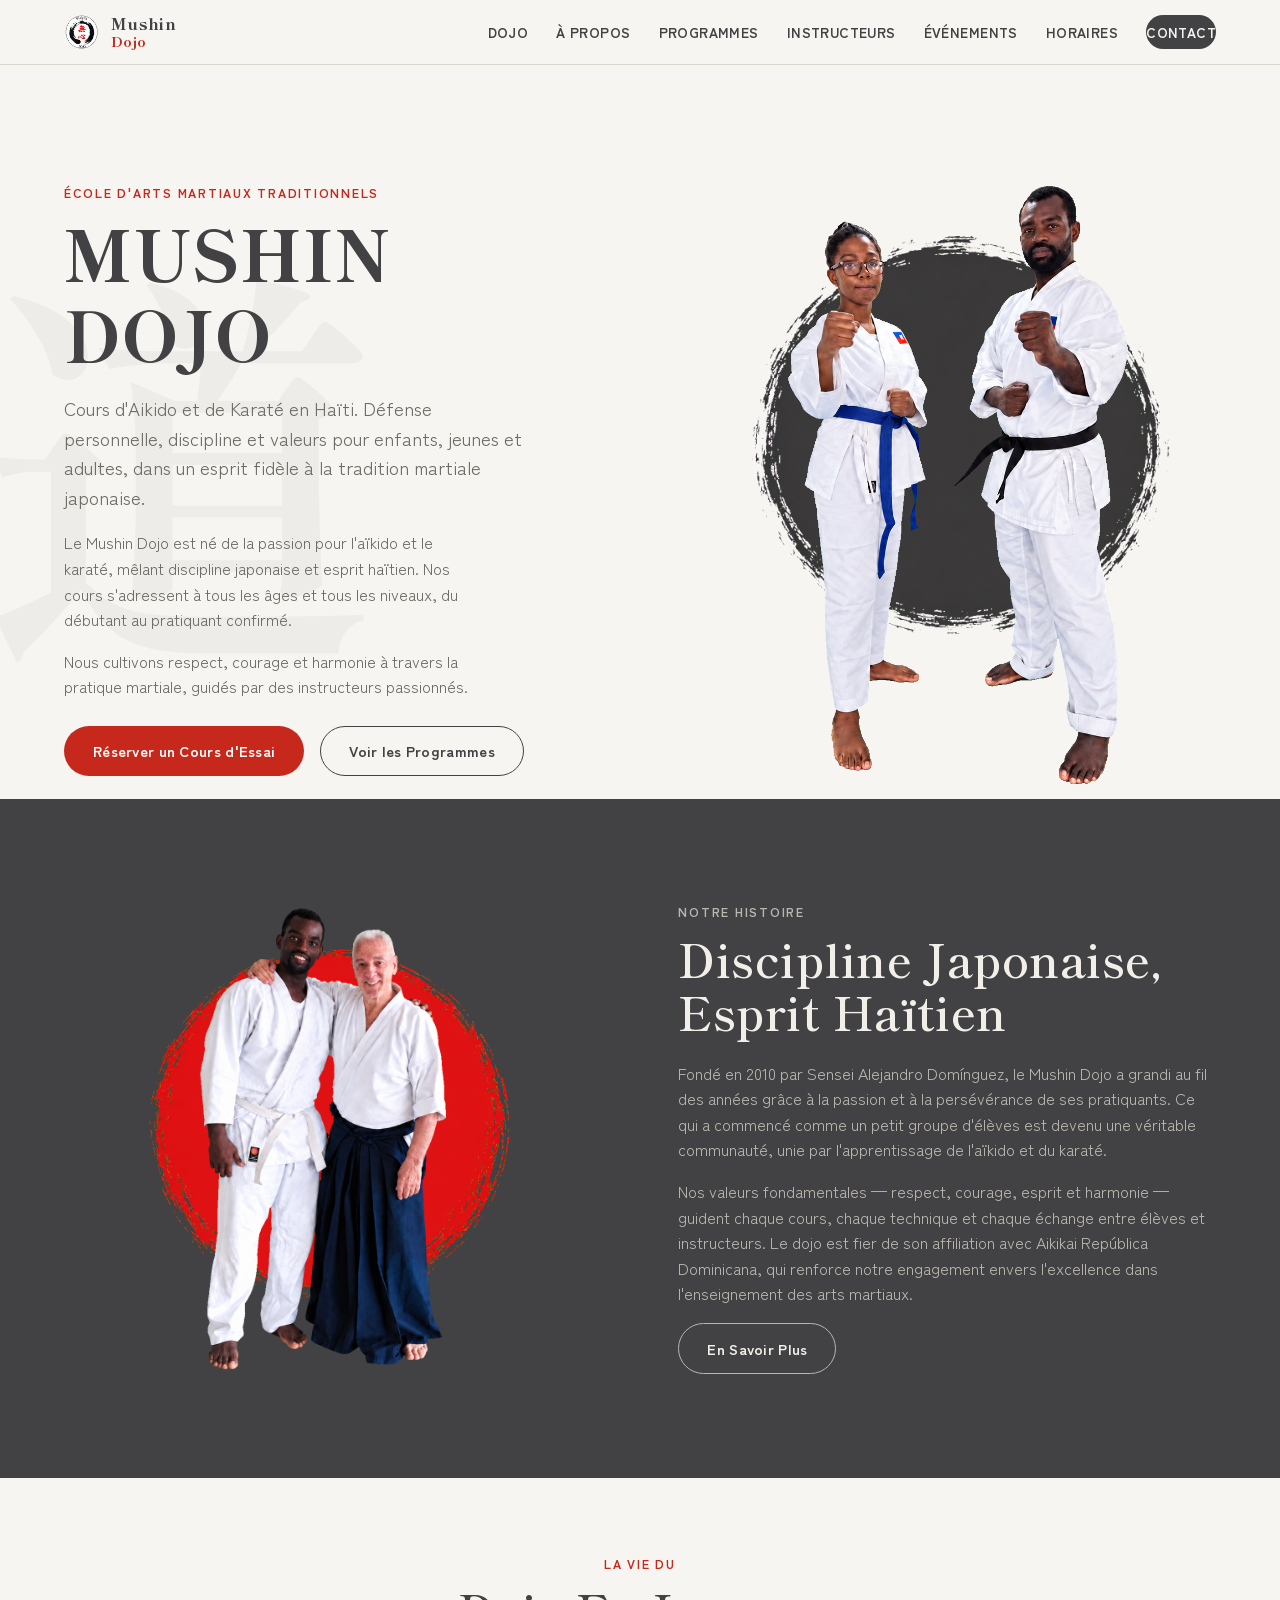
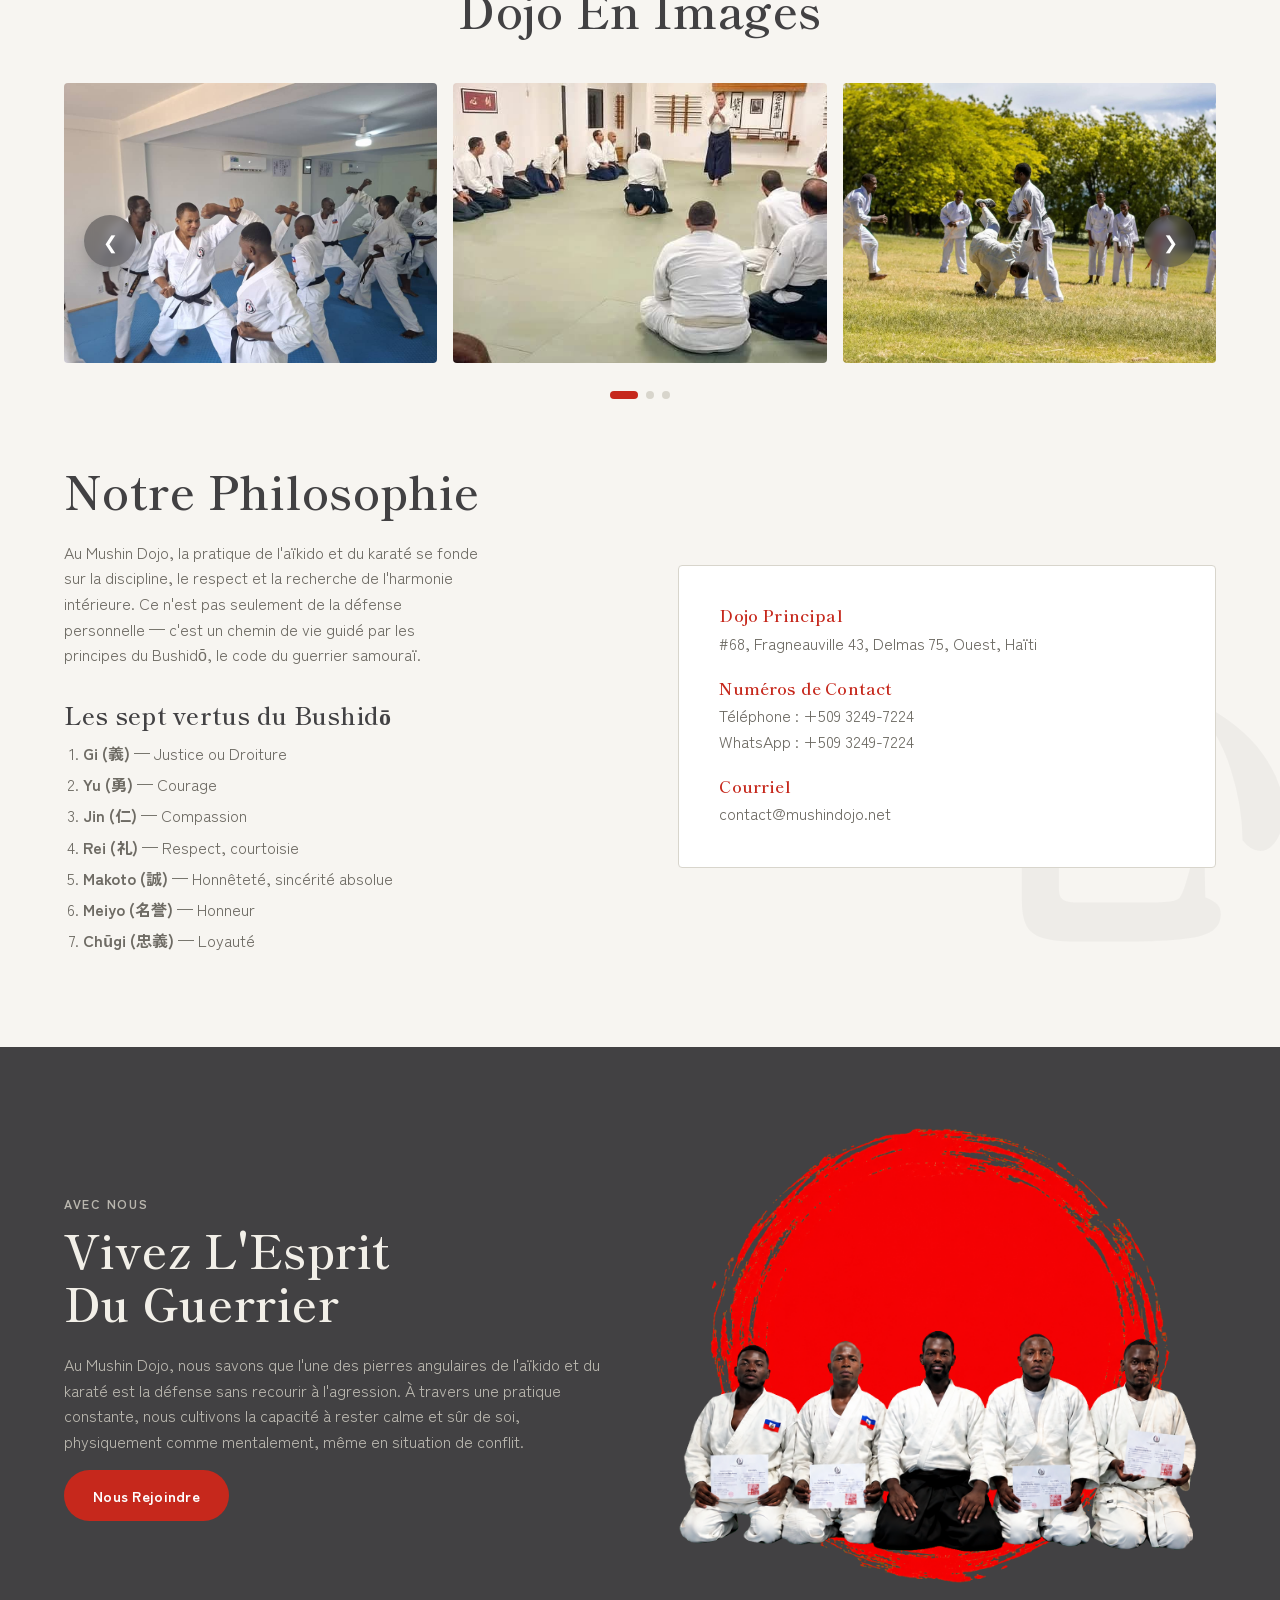
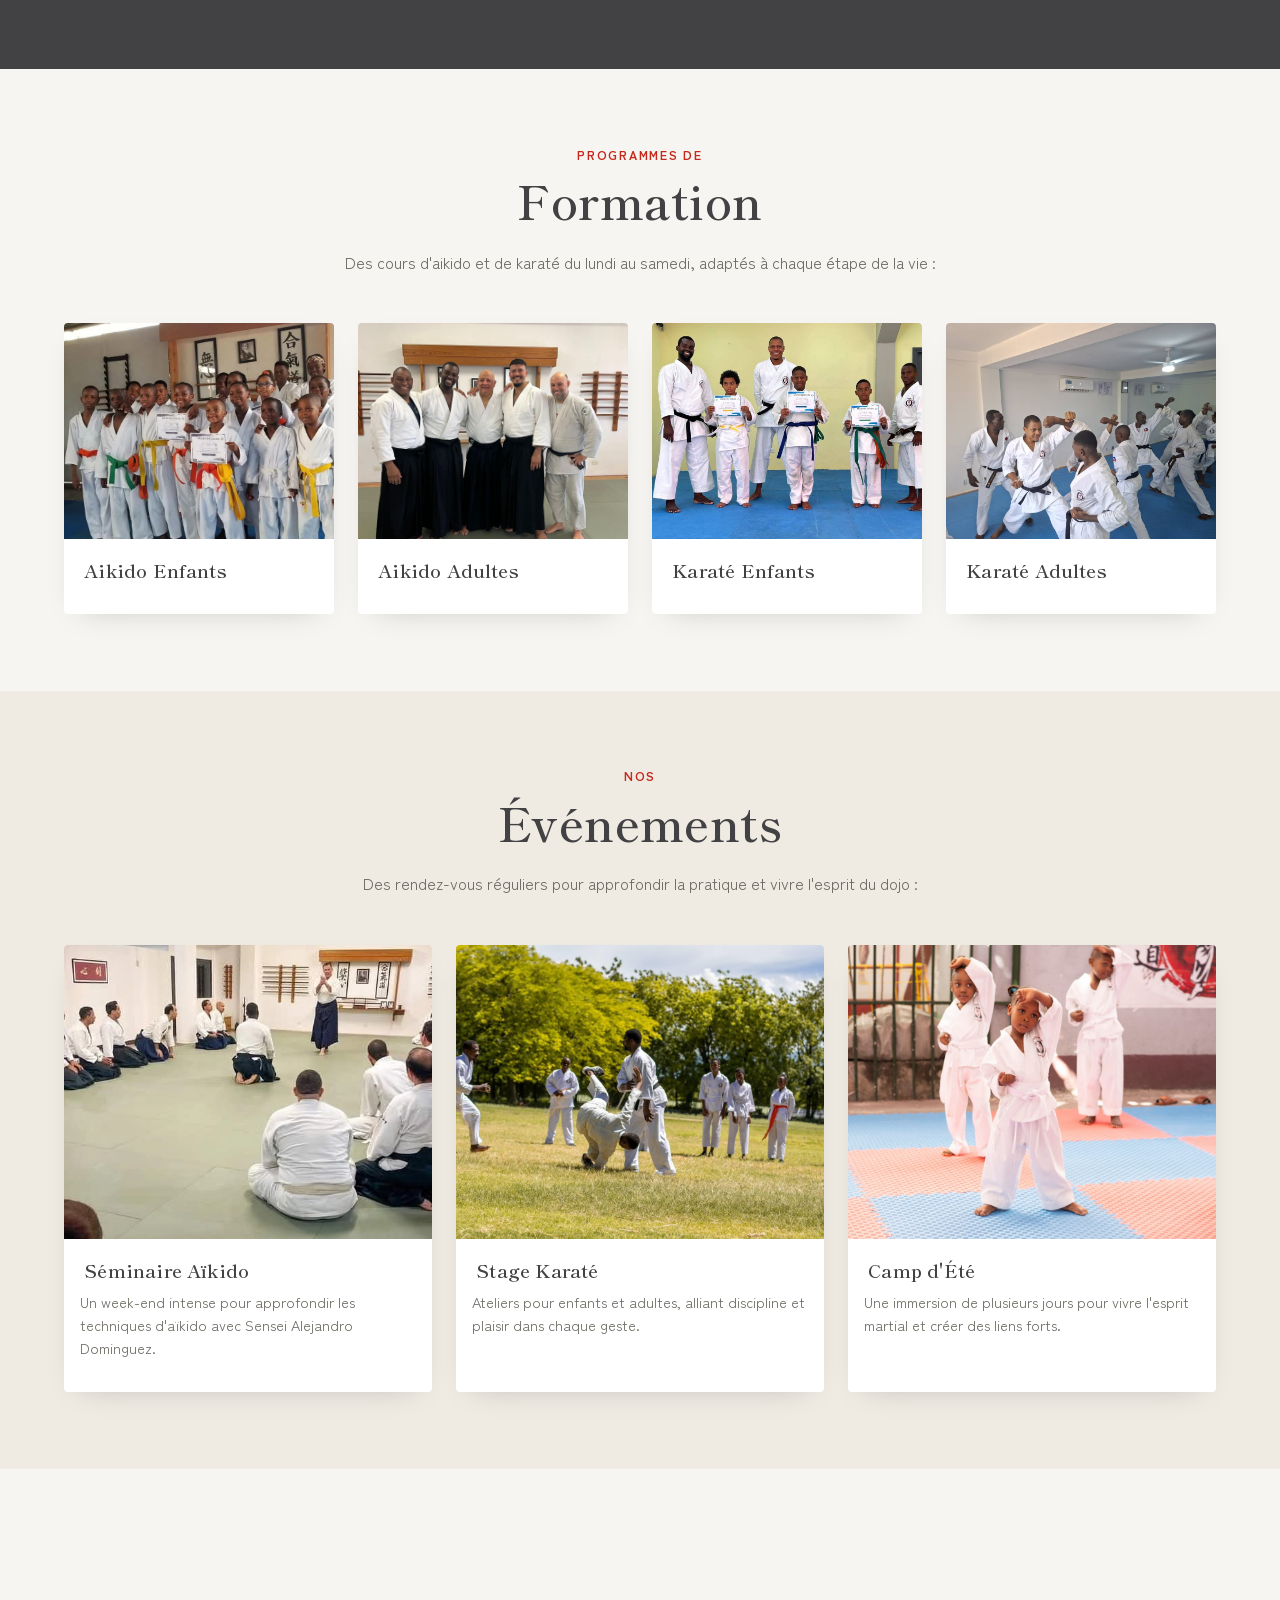
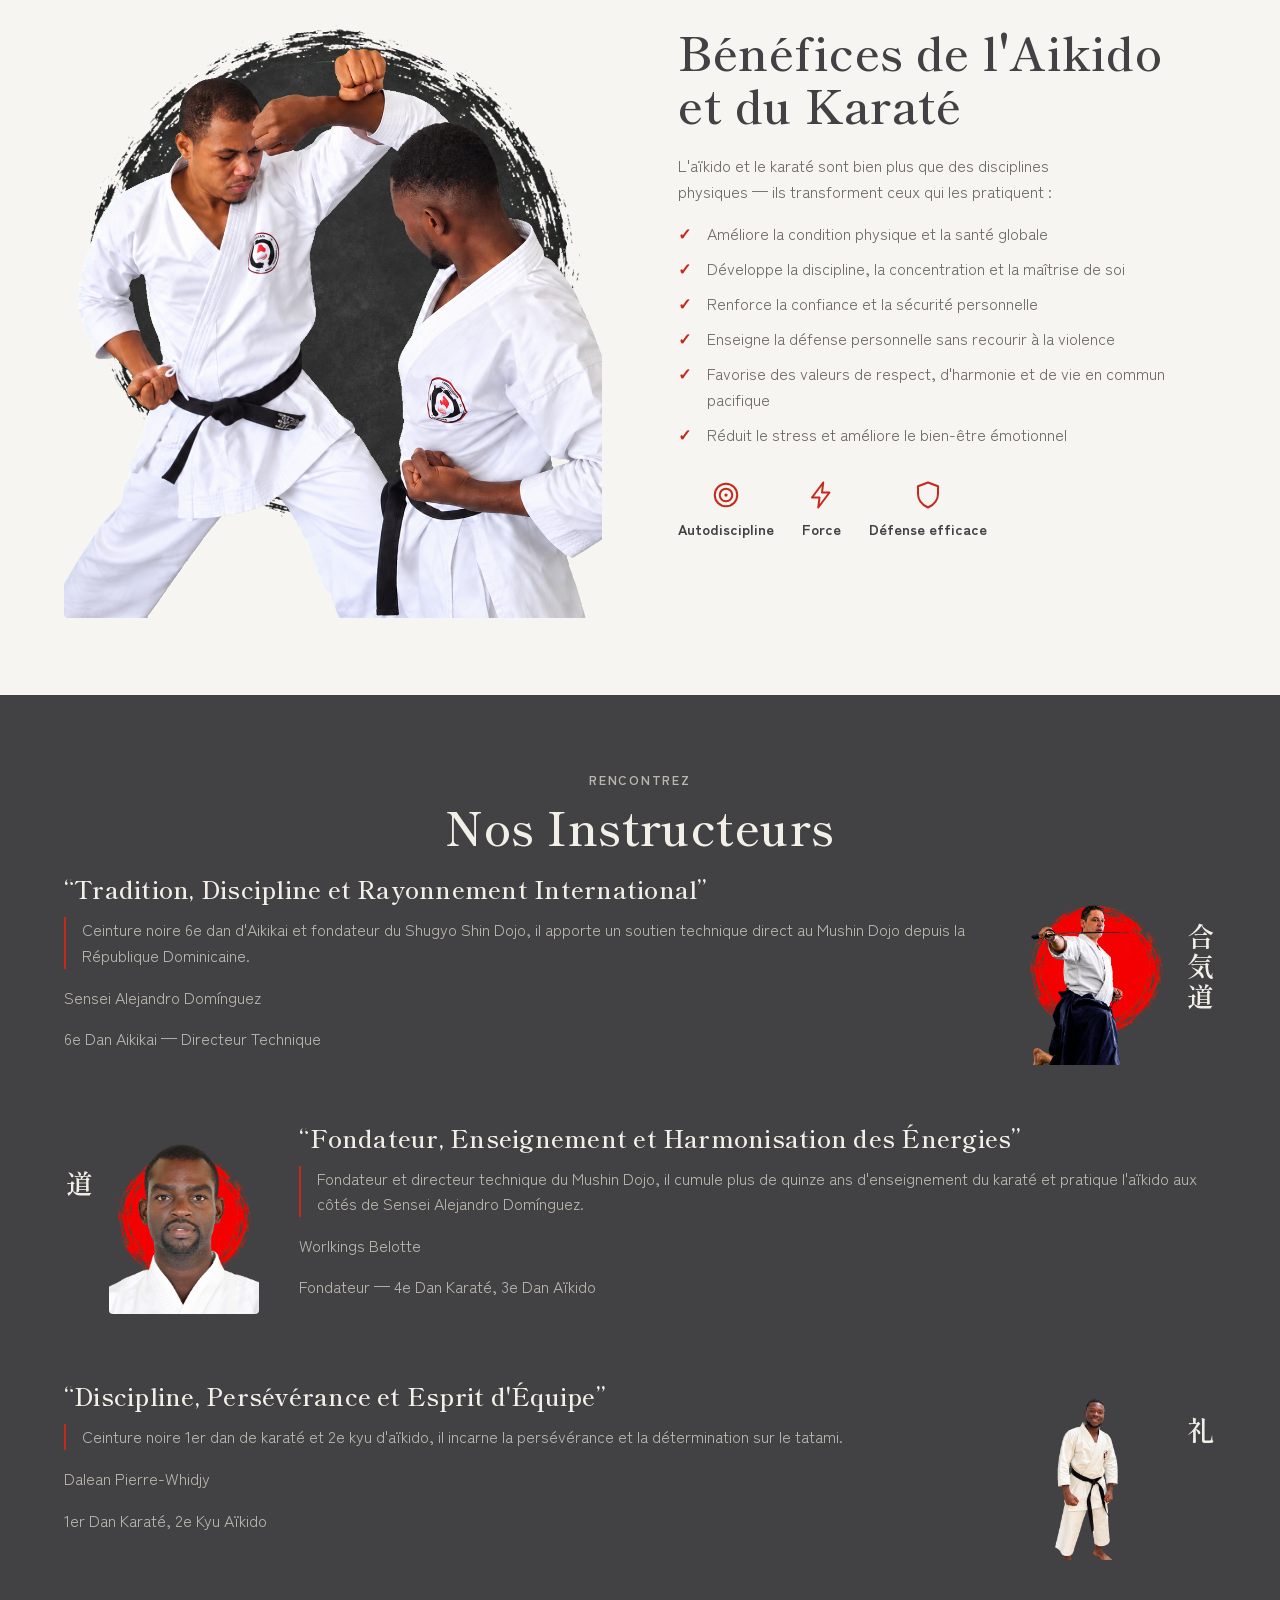
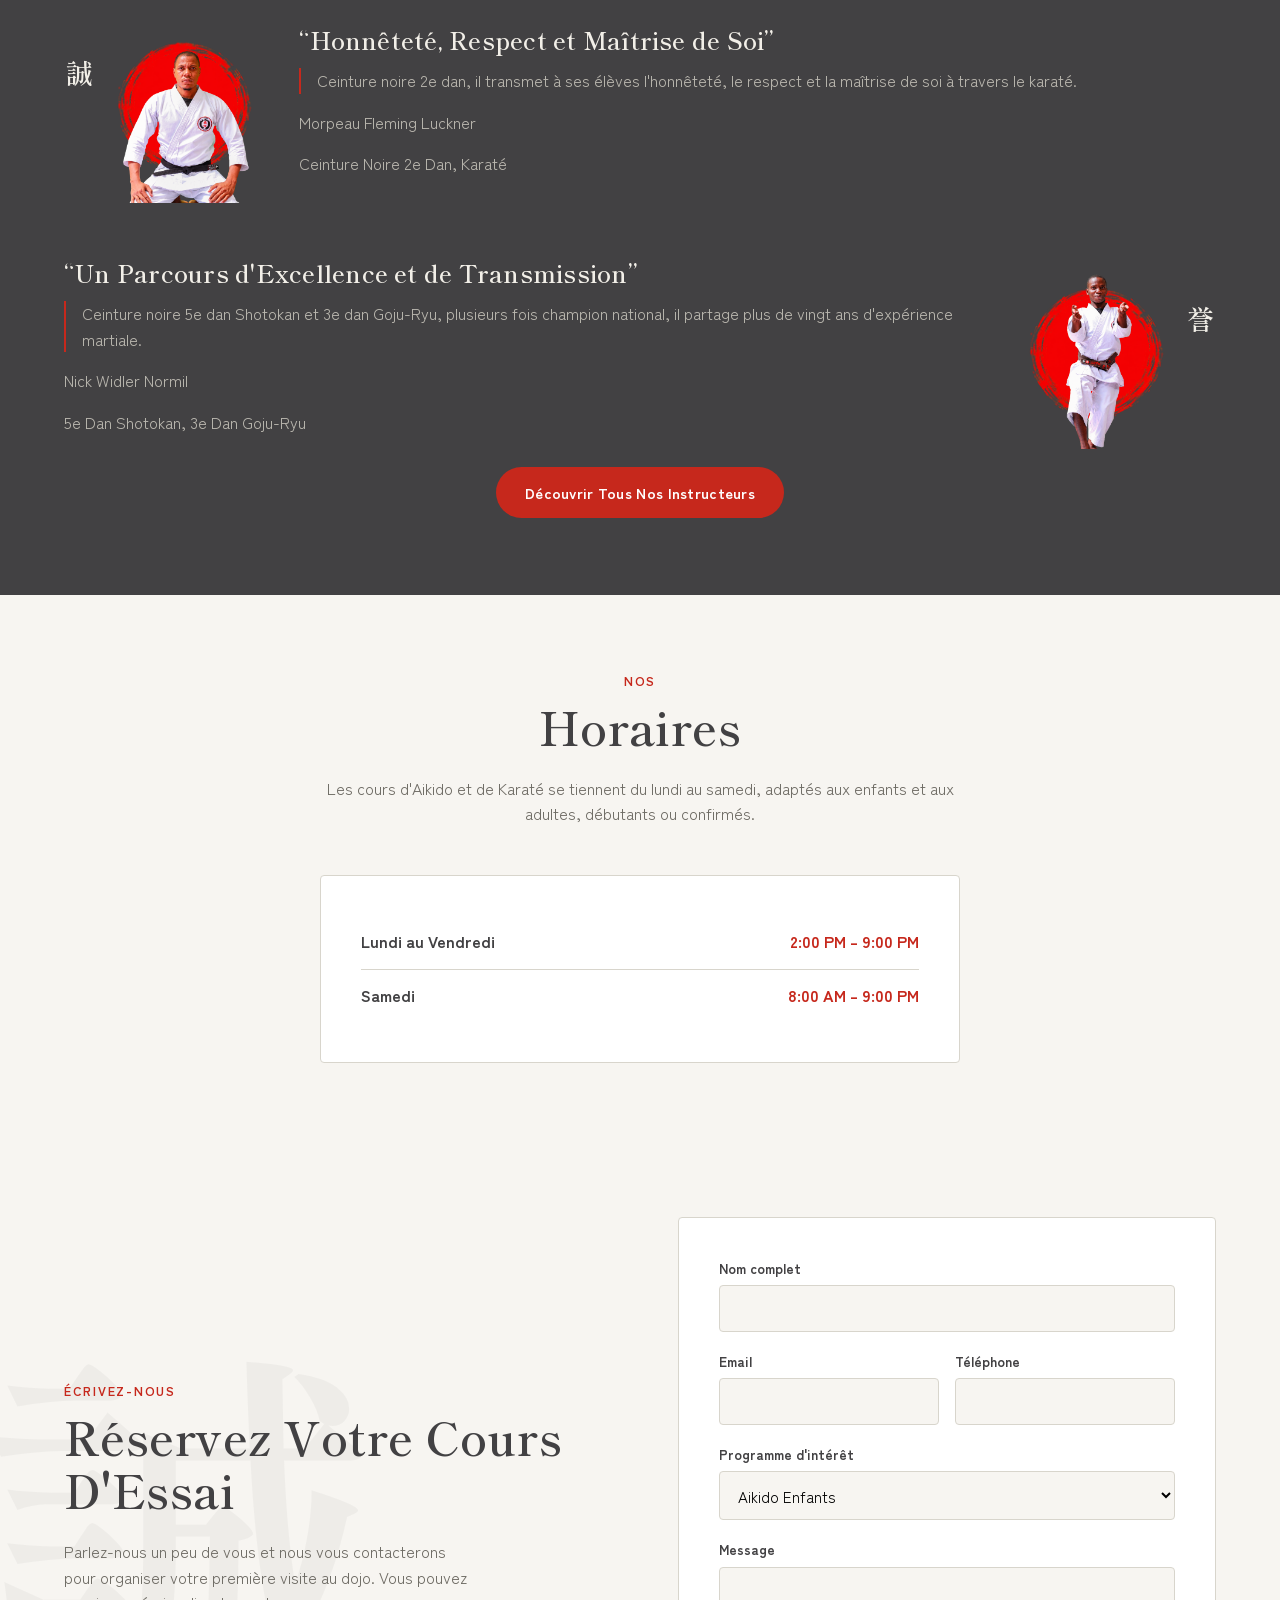
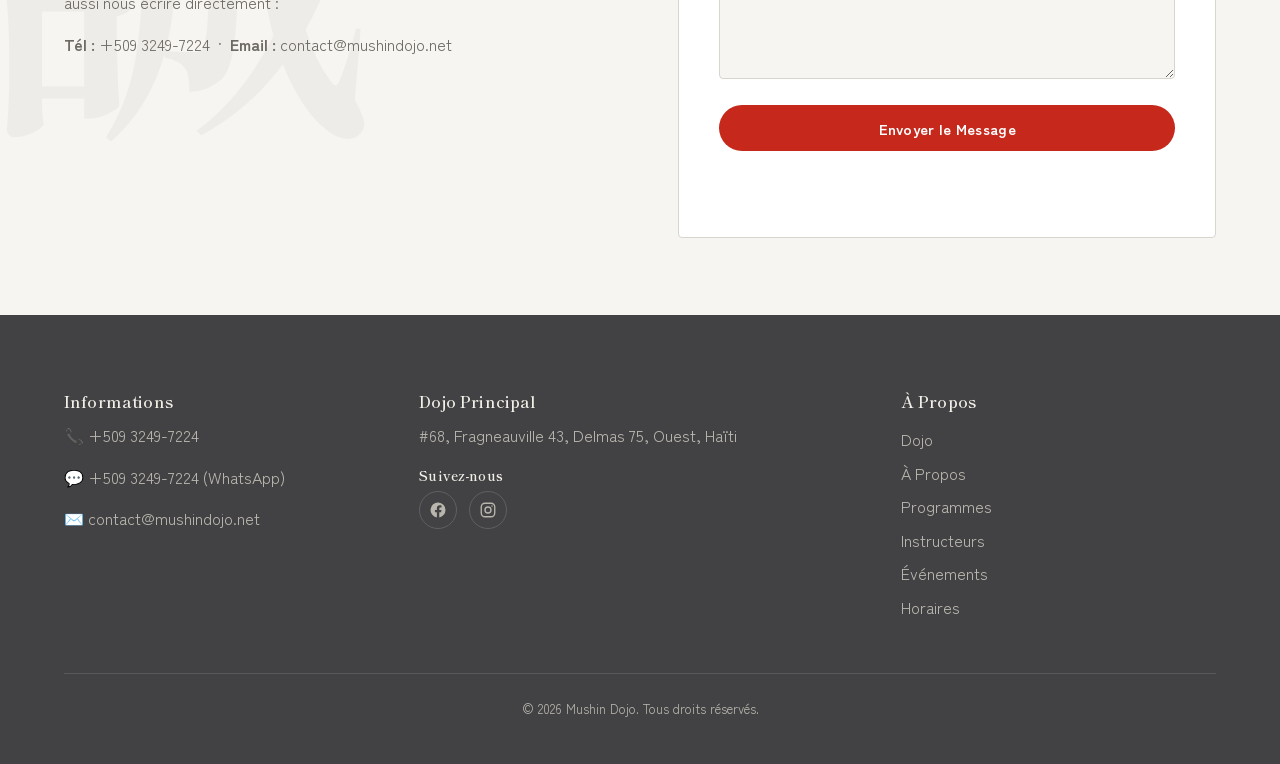
==== index.html @ cfc0b116 "Corriger le bug data-cms-repeat et preparer les evenements pour le CMS" ====
<!DOCTYPE html>
<!--
  ============================================================
  MUSHIN DOJO — site web (basé sur le gabarit dojo)
  ============================================================
  Notes pour Rany / Idea 2 Visual — cherchez "CUSTOMIZE" dans ce
  fichier : chaque commentaire marque une info encore manquante
  côté client (adresse, téléphone, email, horaires précis,
  biographie de Worlkings Belotte, liens réseaux sociaux réels,
  photos définitives). Tout le reste (nom du dojo, disciplines,
  histoire de Sensei Alejandro, logo) vient du site actuel du
  client, mushindojo.net.

  Couleurs + polices : variables CSS en haut de css/styles.css.
  Formulaire de contact : voir js/main.js + supabase/functions/contact/
  (Supabase Edge Function, indépendante du CMS, ne pas toucher).

  CMS : les éléments marqués data-cms="section.champ" sont éditables par
  le client via le panneau (site="mushin-dojo"). Le texte déjà présent
  sert de repli si le backend est injoignable — ne jamais le vider. Le
  fichier cms.js doit être copié depuis ~/code/fuc-cms/cms.js dans ce
  dossier avant déploiement (voir la balise <script> en fin de page).
-->
<html lang="fr">
<head>
<meta charset="UTF-8">
<meta name="viewport" content="width=device-width, initial-scale=1.0">
<title>Mushin Dojo — École d'Aikido et Karaté en Haïti</title>
<meta name="description" content="Mushin Dojo propose des cours d'aikido et de karaté pour tous niveaux en Haïti, avec des instructeurs passionnés et un esprit de discipline et de respect.">

<!-- Favicon (browser tab icon) -->
<link rel="icon" type="image/png" href="assets/favicon.png">
<link rel="apple-touch-icon" href="assets/favicon.png">

<!-- Open Graph — controls the preview card shown when this link is
     shared on WhatsApp, Facebook, iMessage, Slack, etc. CUSTOMIZE: if
     the site ever moves to a custom domain, update the two absolute
     URLs below (og:url and og:image) to match. -->
<meta property="og:type" content="website">
<meta property="og:url" content="https://thysrany.github.io/dojo-site/">
<meta property="og:title" content="Mushin Dojo — École d'Aikido et Karaté en Haïti">
<meta property="og:description" content="Cours d'Aikido et de Karaté en Haïti. Défense personnelle, discipline et valeurs pour enfants, jeunes et adultes.">
<meta property="og:image" content="https://thysrany.github.io/dojo-site/assets/og-image.png">
<meta property="og:image:width" content="1200">
<meta property="og:image:height" content="630">
<meta property="og:locale" content="fr_FR">

<!-- Twitter Card (same image, used by X/Twitter and a few other apps) -->
<meta name="twitter:card" content="summary_large_image">
<meta name="twitter:title" content="Mushin Dojo — École d'Aikido et Karaté en Haïti">
<meta name="twitter:description" content="Cours d'Aikido et de Karaté en Haïti. Défense personnelle, discipline et valeurs pour enfants, jeunes et adultes.">
<meta name="twitter:image" content="https://thysrany.github.io/dojo-site/assets/og-image.png">

<link rel="preconnect" href="https://fonts.googleapis.com">
<link rel="preconnect" href="https://fonts.gstatic.com" crossorigin>
<link href="https://fonts.googleapis.com/css2?family=Shippori+Mincho:wght@500;600;800&family=Zen+Kaku+Gothic+New:wght@400;500;700;900&display=swap" rel="stylesheet">
<!-- CUSTOMIZE: bump ?v=N on this file and js/main.js whenever CSS/JS
     changes, so GitHub Pages' CDN cache can't serve a stale copy. -->
<link rel="stylesheet" href="css/styles.css?v=52">
</head>
<body>

<!-- ============ NAV ============ -->
<header class="site-header" id="site-header">
  <div class="nav-inner">
    <a href="#top" class="brand">
      <!-- CUSTOMIZE: logo local. Lance download-assets.sh pour recuperer le
           vrai fichier dans assets/logo.png — en attendant, repli automatique
           sur un glyphe texte si le fichier local n'existe pas encore. -->
      <span class="brand-mark" aria-hidden="true">
        <img src="assets/mushin-dojo-logo.png" alt="Logo Mushin Dojo" style="height:34px;width:auto;" onerror="this.onerror=null;this.replaceWith(Object.assign(document.createElement('span'),{textContent:'合',style:'font-family:var(--font-display);font-size:1.6rem;color:var(--vermilion);line-height:1;'}))">
      </span>
      <span class="brand-text">Mushin<br><em>Dojo</em></span>
    </a>

    <nav class="main-nav" id="main-nav">
      <a href="#dojo">Dojo</a>
      <a href="#historia">À Propos</a>
      <a href="#programas">Programmes</a>
      <a href="instructeurs.html">Instructeurs</a>
      <a href="#evenements">Événements</a>
      <a href="#horaires">Horaires</a>
      <a href="#contacto" class="nav-cta">Contact</a>
    </nav>

    <button class="nav-toggle" id="nav-toggle" aria-label="Ouvrir le menu" aria-expanded="false">
      <span></span><span></span><span></span>
    </button>
  </div>
</header>

<main id="top">

  <!-- ============ HERO ============ -->
  <section class="hero" id="dojo">
    <span class="kanji-watermark" aria-hidden="true">道</span>
    <div class="hero-inner reveal">
      <div class="hero-copy">
        <p class="eyebrow" data-cms="hero.accroche">École d'Arts Martiaux Traditionnels</p>
        <h1>MUSHIN<br>DOJO</h1>
        <p class="lede" data-cms="hero.texte_intro" data-cms-multiline data-cms-label="Accroche principale">
          Cours d'Aikido et de Karaté en Haïti.
          Défense personnelle, discipline et valeurs pour enfants, jeunes et adultes,
          dans un esprit fidèle à la tradition martiale japonaise.
        </p>
        <p class="body-copy" data-cms="hero.texte_1" data-cms-multiline data-cms-label="Paragraphe 1">
          Le Mushin Dojo est né de la passion pour l'aïkido et le karaté,
          mêlant discipline japonaise et esprit haïtien. Nos cours s'adressent à tous
          les âges et tous les niveaux, du débutant au pratiquant confirmé.
        </p>
        <p class="body-copy" data-cms="hero.texte_2" data-cms-multiline data-cms-label="Paragraphe 2">
          Nous cultivons respect, courage et harmonie à travers la
          pratique martiale, guidés par des instructeurs passionnés.
        </p>
        <div class="hero-actions">
          <a href="#contacto" class="btn btn-primary">Réserver un Cours d'Essai</a>
          <a href="#programas" class="btn btn-ghost">Voir les Programmes</a>
        </div>
      </div>
      <div class="hero-media">
        <!-- Decorative ensō ring removed: the hero photo already has its own
             brush-circle baked in, so a second CSS-drawn ring behind it just
             duplicated/clashed once the photo's background went transparent. -->
        <div class="photo-frame hero-photo histoire-photo-stack">
          <img class="histoire-shape" src="assets/hero-shape.png" alt="" aria-hidden="true" loading="lazy">
          <img class="photo-placeholder" data-cms="hero.photo" data-cms-label="Photo principale" src="assets/hero-people.png" alt="Pratiquants en position de combat, patch du drapeau haïtien" loading="eager">
        </div>
      </div>
    </div>
  </section>

  <!-- ============ NOTRE HISTOIRE ============ -->
  <section class="section section-dark vision" id="historia">
    <div class="section-inner two-col reveal">
      <div class="vision-emblem">
        <div class="photo-frame histoire-photo-stack">
          <img class="histoire-shape" src="assets/histoire-shape.png" alt="" aria-hidden="true" loading="lazy">
          <img class="photo-placeholder" data-cms="histoire.photo" data-cms-label="Photo" src="assets/histoire-people.png" alt="Sensei et élève, transmission entre générations" loading="lazy">
        </div>
      </div>
      <div class="vision-copy">
        <p class="eyebrow eyebrow-light">Notre Histoire</p>
        <h2 data-cms="histoire.titre" data-cms-label="Titre">Discipline Japonaise, Esprit Haïtien</h2>
        <p data-cms="histoire.texte_1" data-cms-multiline data-cms-label="Paragraphe 1">
          Fondé en 2010 par Sensei Alejandro Domínguez, le Mushin Dojo a
          grandi au fil des années grâce à la passion et à la persévérance
          de ses pratiquants. Ce qui a commencé comme un petit groupe
          d'élèves est devenu une véritable communauté, unie par
          l'apprentissage de l'aïkido et du karaté.
        </p>
        <p data-cms="histoire.texte_2" data-cms-multiline data-cms-label="Paragraphe 2">
          Nos valeurs fondamentales — respect, courage, esprit et
          harmonie — guident chaque cours, chaque technique et chaque
          échange entre élèves et instructeurs. Le dojo est fier de son
          affiliation avec Aikikai República Dominicana, qui
          renforce notre engagement envers l'excellence dans l'enseignement des
          arts martiaux.
        </p>
        <a href="#" class="btn btn-outline-light">En Savoir Plus</a>
      </div>
    </div>
  </section>

  <!-- ============ GALERIE ============ -->
  <section class="section gallery-section">
    <div class="gallery-heading reveal">
      <p class="eyebrow center">La Vie Du</p>
      <h2 class="center">Dojo En Images</h2>
    </div>
    <div class="gallery reveal" id="gallery">
      <button class="gallery-arrow gallery-prev" aria-label="Précédent">&#10094;</button>
      <div class="gallery-track" id="gallery-track">
        <!-- Vraies photos du dojo (fournies par le client) — 3 séries de 3 -->
        <!-- Série 1 : entraînement -->
        <div class="gallery-slide"><img class="photo-placeholder" src="assets/gallery-real-karate-class.jpg" alt="Cours de karaté en groupe au dojo" loading="lazy"></div>
        <div class="gallery-slide"><img class="photo-placeholder" src="assets/gallery-real-aikido-seiza.jpg" alt="Ouverture d'un cours d'aikido, salut en seiza" loading="lazy"></div>
        <div class="gallery-slide"><img class="photo-placeholder" src="assets/gallery-real-outdoor.jpg" alt="Entraînement en plein air" loading="lazy"></div>
        <!-- Série 2 : communauté et remises de diplômes -->
        <div class="gallery-slide"><img class="photo-placeholder" src="assets/gallery-real-group-photo.jpg" alt="Groupe de pratiquants et instructeurs" loading="lazy"></div>
        <div class="gallery-slide"><img class="photo-placeholder" src="assets/gallery-real-groupe-souriant.jpg" alt="Esprit de camaraderie entre pratiquants" loading="lazy"></div>
        <div class="gallery-slide"><img class="photo-placeholder" src="assets/gallery-real-remise-diplomes.jpg" alt="Remise de diplômes" loading="lazy"></div>
        <!-- Série 3 : les plus jeunes -->
        <div class="gallery-slide"><img class="photo-placeholder" src="assets/gallery-real-enfants-diplomes.jpg" alt="Remise de diplômes aux enfants" loading="lazy"></div>
        <div class="gallery-slide"><img class="photo-placeholder" src="assets/gallery-real-groupe-enfants.jpg" alt="Grand groupe d'enfants du dojo" loading="lazy"></div>
        <div class="gallery-slide"><img class="photo-placeholder" src="assets/gallery-real-enfants-exercice.jpg" alt="Exercice des plus jeunes pratiquants" loading="lazy"></div>
      </div>
      <button class="gallery-arrow gallery-next" aria-label="Suivant">&#10095;</button>
      <div class="gallery-dots" id="gallery-dots"></div>
    </div>
  </section>

  <!-- ============ PHILOSOPHIE + CONTACT ============ -->
  <section class="section philosophy" id="filosofia">
    <span class="kanji-watermark kanji-watermark-right" aria-hidden="true">心</span>
    <div class="section-inner two-col reveal">
      <div>
        <h2 class="accent-heading">Notre Philosophie</h2>
        <p class="body-copy" data-cms="philosophie.texte_intro" data-cms-multiline data-cms-label="Texte">
          Au Mushin Dojo, la pratique de l'aïkido et du karaté se
          fonde sur la discipline, le respect et la recherche de l'harmonie
          intérieure. Ce n'est pas seulement de la défense personnelle — c'est un
          chemin de vie guidé par les principes du Bushidō, le code
          du guerrier samouraï.
        </p>
        <h3 class="virtues-title">Les sept vertus du Bushidō</h3>
        <ol class="virtues-list">
          <li><strong>Gi (義)</strong> — Justice ou Droiture</li>
          <li><strong>Yu (勇)</strong> — Courage</li>
          <li><strong>Jin (仁)</strong> — Compassion</li>
          <li><strong>Rei (礼)</strong> — Respect, courtoisie</li>
          <li><strong>Makoto (誠)</strong> — Honnêteté, sincérité absolue</li>
          <li><strong>Meiyo (名誉)</strong> — Honneur</li>
          <li><strong>Chūgi (忠義)</strong> — Loyauté</li>
        </ol>
      </div>
      <div class="contact-card">
        <h3>Dojo Principal</h3>
        <p><span data-cms="contact.adresse" data-cms-multiline data-cms-label="Adresse">#68, Fragneauville 43, Delmas 75, Ouest, Haïti</span></p>
        <h3>Numéros de Contact</h3>
        <p>Téléphone : <span data-cms="contact.telephone" data-cms-label="Téléphone">+509 3249-7224</span><br>WhatsApp : <span data-cms="contact.whatsapp" data-cms-label="WhatsApp">+509 3249-7224</span></p>
        <h3>Courriel</h3>
        <p><span data-cms="contact.email" data-cms-label="Courriel">contact@mushindojo.net</span></p>
      </div>
    </div>
  </section>

  <!-- ============ BANNIÈRE CTA ============ -->
  <section class="section section-dark cta-banner">
    <div class="section-inner cta-inner reveal">
      <div class="cta-copy">
        <p class="eyebrow eyebrow-light">Avec Nous</p>
        <h2 data-cms="cta.titre" data-cms-multiline data-cms-label="Titre">Vivez L'Esprit<br>Du Guerrier</h2>
        <p data-cms="cta.texte" data-cms-multiline data-cms-label="Texte">
          Au Mushin Dojo, nous savons que l'une des pierres
          angulaires de l'aïkido et du karaté est la défense sans recourir à
          l'agression. À travers une pratique constante, nous cultivons la
          capacité à rester calme et sûr de soi, physiquement comme mentalement,
          même en situation de conflit.
        </p>
        <a href="#contacto" class="btn btn-primary">Nous Rejoindre</a>
      </div>
      <div class="cta-photo-stack">
        <img class="cta-shape" src="assets/cta-shape.png" alt="" aria-hidden="true" loading="lazy">
        <img class="cta-people" src="assets/cta-people.png" alt="Remise de diplômes, pratiquants du Mushin Dojo" loading="lazy">
      </div>
    </div>
  </section>

  <!-- ============ PROGRAMMES ============ -->
  <section class="section programs" id="programas">
    <div class="section-inner reveal">
      <p class="eyebrow center">Programmes de</p>
      <h2 class="center">Formation</h2>
      <p class="section-lede center">Des cours d'aikido et de karaté du lundi au samedi, adaptés à chaque étape de la vie :</p>

      <div class="programs-grid reveal-stagger" data-cms-repeat="programmes.items" data-cms-label="Programmes">
        <article class="program-card stagger-item" data-cms-item>
          <img class="photo-placeholder" data-cms-field="image" data-cms-label="Photo" src="assets/gallery-real-groupe-enfants.jpg" alt="Enfants pratiquants au dojo" loading="lazy">
          <h3 data-cms-field="titre" data-cms-label="Titre">Aikido Enfants</h3>
        </article>
        <article class="program-card stagger-item" data-cms-item>
          <img class="photo-placeholder" data-cms-field="image" data-cms-label="Photo" src="assets/gallery-real-group-photo.jpg" alt="Pratiquants d'aikido adultes" loading="lazy">
          <h3 data-cms-field="titre" data-cms-label="Titre">Aikido Adultes</h3>
        </article>
        <article class="program-card stagger-item" data-cms-item>
          <img class="photo-placeholder" data-cms-field="image" data-cms-label="Photo" src="assets/gallery-real-enfants-diplomes.jpg" alt="Cours de karaté pour enfants" loading="lazy">
          <h3 data-cms-field="titre" data-cms-label="Titre">Karaté Enfants</h3>
        </article>
        <article class="program-card stagger-item" data-cms-item>
          <img class="photo-placeholder" data-cms-field="image" data-cms-label="Photo" src="assets/gallery-real-karate-class.jpg" alt="Cours de karaté pour adultes" loading="lazy">
          <h3 data-cms-field="titre" data-cms-label="Titre">Karaté Adultes</h3>
        </article>
      </div>
    </div>
  </section>

  <!-- ============ ÉVÉNEMENTS ============ -->
  <section class="section programs" id="evenements" style="background:var(--paper-dim);">
    <div class="section-inner reveal">
      <p class="eyebrow center">Nos</p>
      <h2 class="center">Événements</h2>
      <p class="section-lede center">Des rendez-vous réguliers pour approfondir la pratique et vivre l'esprit du dojo :</p>

      <div class="programs-grid programs-grid-3 reveal-stagger" data-cms-repeat="evenements.items" data-cms-label="Événements">
        <article class="program-card stagger-item" data-cms-item>
          <img class="photo-placeholder" data-cms-field="image" data-cms-label="Photo" src="assets/gallery-real-aikido-seiza.jpg" alt="Séminaire d'aïkido" loading="lazy">
          <h3 data-cms-field="titre" data-cms-label="Titre">Séminaire Aïkido</h3>
          <p style="padding:0 1.1em 1.3em;color:var(--stone);font-size:.9rem;" data-cms-field="description" data-cms-multiline data-cms-label="Description">Un week-end intense pour approfondir les techniques d'aïkido avec Sensei Alejandro Dominguez.</p>
        </article>
        <article class="program-card stagger-item" data-cms-item>
          <img class="photo-placeholder" data-cms-field="image" data-cms-label="Photo" src="assets/gallery-real-outdoor.jpg" alt="Stage de karaté" loading="lazy">
          <h3 data-cms-field="titre" data-cms-label="Titre">Stage Karaté</h3>
          <p style="padding:0 1.1em 1.3em;color:var(--stone);font-size:.9rem;" data-cms-field="description" data-cms-multiline data-cms-label="Description">Ateliers pour enfants et adultes, alliant discipline et plaisir dans chaque geste.</p>
        </article>
        <article class="program-card stagger-item" data-cms-item>
          <img class="photo-placeholder" data-cms-field="image" data-cms-label="Photo" src="assets/gallery-real-enfants-exercice.jpg" alt="Camp d'été" loading="lazy">
          <h3 data-cms-field="titre" data-cms-label="Titre">Camp d'Été</h3>
          <p style="padding:0 1.1em 1.3em;color:var(--stone);font-size:.9rem;" data-cms-field="description" data-cms-multiline data-cms-label="Description">Une immersion de plusieurs jours pour vivre l'esprit martial et créer des liens forts.</p>
        </article>
      </div>
    </div>
  </section>

  <!-- ============ BÉNÉFICES ============ -->
  <section class="section benefits">
    <div class="section-inner two-col reveal">
      <div class="photo-frame histoire-photo-stack">
        <img class="histoire-shape" src="assets/benefices-shape.png" alt="" aria-hidden="true" loading="lazy">
        <img class="photo-placeholder" data-cms="benefices.image" data-cms-label="Photo" src="assets/benefices-people.png" alt="Entraînement au combat en karaté" loading="lazy">
      </div>
      <div>
        <h2>Bénéfices de l'Aikido et du Karaté</h2>
        <p class="body-copy" data-cms="benefices.texte_intro" data-cms-multiline data-cms-label="Texte d'intro">L'aïkido et le karaté sont bien plus que des disciplines physiques — ils transforment ceux qui les pratiquent :</p>
        <ul class="benefits-list reveal-stagger" data-cms-repeat="benefices.liste" data-cms-label="Liste des bénéfices">
          <li class="stagger-item" data-cms-item data-cms-field="texte">Améliore la condition physique et la santé globale</li>
          <li class="stagger-item" data-cms-item data-cms-field="texte">Développe la discipline, la concentration et la maîtrise de soi</li>
          <li class="stagger-item" data-cms-item data-cms-field="texte">Renforce la confiance et la sécurité personnelle</li>
          <li class="stagger-item" data-cms-item data-cms-field="texte">Enseigne la défense personnelle sans recourir à la violence</li>
          <li class="stagger-item" data-cms-item data-cms-field="texte">Favorise des valeurs de respect, d'harmonie et de vie en commun pacifique</li>
          <li class="stagger-item" data-cms-item data-cms-field="texte">Réduit le stress et améliore le bien-être émotionnel</li>
        </ul>
        <div class="badge-row">
          <div class="badge">
            <span class="badge-icon" aria-hidden="true">
              <svg viewBox="0 0 24 24" width="30" height="30" fill="none" stroke="currentColor" stroke-width="1.6"><circle cx="12" cy="12" r="9"/><circle cx="12" cy="12" r="5"/><circle cx="12" cy="12" r="1.3" fill="currentColor" stroke="none"/></svg>
            </span>Autodiscipline
          </div>
          <div class="badge">
            <span class="badge-icon" aria-hidden="true">
              <svg viewBox="0 0 24 24" width="30" height="30" fill="none" stroke="currentColor" stroke-width="1.6" stroke-linecap="round" stroke-linejoin="round"><path d="M13 2 4 14h6l-1 8 9-12h-6l1-8z"/></svg>
            </span>Force
          </div>
          <div class="badge">
            <span class="badge-icon" aria-hidden="true">
              <svg viewBox="0 0 24 24" width="30" height="30" fill="none" stroke="currentColor" stroke-width="1.6" stroke-linecap="round" stroke-linejoin="round"><path d="M12 2 4 5v6c0 5 3.5 9 8 11 4.5-2 8-6 8-11V5l-8-3z"/></svg>
            </span>Défense efficace
          </div>
        </div>
      </div>
    </div>
  </section>

  <!-- ============ INSTRUCTEURS / VALEURS ============ -->
  <section class="section section-dark instructors-teaser" id="instructores">
    <div class="section-inner reveal">
      <p class="eyebrow eyebrow-light center">Rencontrez</p>
      <h2 class="center">Nos Instructeurs</h2>

      <div class="instructeurs-repeat reveal-stagger">
        <div class="testimonial testimonial-right stagger-item">
          <div class="testimonial-copy">
            <h3>&ldquo;Tradition, Discipline et Rayonnement International&rdquo;</h3>
            <p>Ceinture noire 6e dan d'Aikikai et fondateur du Shugyo Shin Dojo, il apporte un soutien technique direct au Mushin Dojo depuis la République Dominicaine.</p>
            <p class="testimonial-name">Sensei Alejandro Domínguez</p>
            <p class="testimonial-rank">6e Dan Aikikai — Directeur Technique</p>
          </div>
          <div class="testimonial-photo">
            <div class="photo-frame histoire-photo-stack" style="width:150px;max-width:150px;flex-shrink:0;">
              <img class="histoire-shape" src="assets/cta-shape.png" alt="" aria-hidden="true" loading="lazy">
              <img class="photo-placeholder" src="assets/instr-alejandro.png" alt="Sensei Alejandro Domínguez" loading="lazy">
            </div>
            <span class="testimonial-kanji" aria-hidden="true">合気道</span>
          </div>
        </div>

        <div class="testimonial testimonial-left stagger-item">
          <div class="testimonial-photo">
            <div class="photo-frame histoire-photo-stack" style="width:150px;max-width:150px;flex-shrink:0;">
              <img class="histoire-shape" src="assets/cta-shape.png" alt="" aria-hidden="true" loading="lazy">
              <img class="photo-placeholder" src="assets/instr-worlkings.png" alt="Worlkings Belotte" loading="lazy">
            </div>
            <span class="testimonial-kanji" aria-hidden="true">道</span>
          </div>
          <div class="testimonial-copy">
            <h3>&ldquo;Fondateur, Enseignement et Harmonisation des Énergies&rdquo;</h3>
            <p>Fondateur et directeur technique du Mushin Dojo, il cumule plus de quinze ans d'enseignement du karaté et pratique l'aïkido aux côtés de Sensei Alejandro Domínguez.</p>
            <p class="testimonial-name">Worlkings Belotte</p>
            <p class="testimonial-rank">Fondateur — 4e Dan Karaté, 3e Dan Aïkido</p>
          </div>
        </div>

        <div class="testimonial testimonial-right stagger-item">
          <div class="testimonial-copy">
            <h3>&ldquo;Discipline, Persévérance et Esprit d'Équipe&rdquo;</h3>
            <p>Ceinture noire 1er dan de karaté et 2e kyu d'aïkido, il incarne la persévérance et la détermination sur le tatami.</p>
            <p class="testimonial-name">Dalean Pierre-Whidjy</p>
            <p class="testimonial-rank">1er Dan Karaté, 2e Kyu Aïkido</p>
          </div>
          <div class="testimonial-photo">
            <div class="photo-frame histoire-photo-stack" style="width:150px;max-width:150px;flex-shrink:0;">
              <img class="histoire-shape" src="assets/cta-shape.png" alt="" aria-hidden="true" loading="lazy">
              <img class="photo-placeholder" src="assets/instr-dalean.png" alt="Dalean Pierre-Whidjy" loading="lazy">
            </div>
            <span class="testimonial-kanji" aria-hidden="true">礼</span>
          </div>
        </div>

        <div class="testimonial testimonial-left stagger-item">
          <div class="testimonial-photo">
            <div class="photo-frame histoire-photo-stack" style="width:150px;max-width:150px;flex-shrink:0;">
              <img class="histoire-shape" src="assets/cta-shape.png" alt="" aria-hidden="true" loading="lazy">
              <img class="photo-placeholder" src="assets/instr-morpeau.png" alt="Morpeau Fleming Luckner" loading="lazy">
            </div>
            <span class="testimonial-kanji" aria-hidden="true">誠</span>
          </div>
          <div class="testimonial-copy">
            <h3>&ldquo;Honnêteté, Respect et Maîtrise de Soi&rdquo;</h3>
            <p>Ceinture noire 2e dan, il transmet à ses élèves l'honnêteté, le respect et la maîtrise de soi à travers le karaté.</p>
            <p class="testimonial-name">Morpeau Fleming Luckner</p>
            <p class="testimonial-rank">Ceinture Noire 2e Dan, Karaté</p>
          </div>
        </div>

        <div class="testimonial testimonial-right stagger-item">
          <div class="testimonial-copy">
            <h3>&ldquo;Un Parcours d'Excellence et de Transmission&rdquo;</h3>
            <p>Ceinture noire 5e dan Shotokan et 3e dan Goju-Ryu, plusieurs fois champion national, il partage plus de vingt ans d'expérience martiale.</p>
            <p class="testimonial-name">Nick Widler Normil</p>
            <p class="testimonial-rank">5e Dan Shotokan, 3e Dan Goju-Ryu</p>
          </div>
          <div class="testimonial-photo">
            <div class="photo-frame histoire-photo-stack" style="width:150px;max-width:150px;flex-shrink:0;">
              <img class="histoire-shape" src="assets/cta-shape.png" alt="" aria-hidden="true" loading="lazy">
              <img class="photo-placeholder" src="assets/instr-nick.png" alt="Nick Widler Normil" loading="lazy" style="object-position:center 15%;">
            </div>
            <span class="testimonial-kanji" aria-hidden="true">誉</span>
          </div>
        </div>
      </div>

      <div style="text-align:center;margin-top:1rem;">
        <a href="instructeurs.html" class="btn btn-primary">Découvrir Tous Nos Instructeurs</a>
      </div>
    </div>
  </section>

  <!-- ============ HORAIRES ============ -->
  <section class="section" id="horaires">
    <div class="section-inner reveal">
      <p class="eyebrow center">Nos</p>
      <h2 class="center">Horaires</h2>
      <p class="section-lede center">Les cours d'Aikido et de Karaté se tiennent du lundi au samedi, adaptés aux enfants et aux adultes, débutants ou confirmés.</p>
      <div class="contact-card schedule-list">
        <div data-cms-repeat="horaires.items" data-cms-label="Horaires des cours">
          <div class="schedule-row" data-cms-item>
            <span class="discipline" data-cms-field="jours" data-cms-label="Jours">Lundi au Vendredi</span>
            <span class="heure" data-cms-field="heure" data-cms-label="Heure">2:00 PM – 9:00 PM</span>
          </div>
          <div class="schedule-row" data-cms-item>
            <span class="discipline" data-cms-field="jours" data-cms-label="Jours">Samedi</span>
            <span class="heure" data-cms-field="heure" data-cms-label="Heure">8:00 AM – 9:00 PM</span>
          </div>
        </div>
      </div>
    </div>
  </section>

  <!-- ============ FORMULAIRE DE CONTACT ============ -->
  <section class="section contact-form-section" id="contacto">
    <span class="kanji-watermark" aria-hidden="true">誠</span>
    <div class="section-inner two-col reveal">
      <div>
        <p class="eyebrow">Écrivez-nous</p>
        <h2>Réservez Votre Cours D'Essai</h2>
        <p class="body-copy">
          Parlez-nous un peu de vous et nous vous contacterons pour organiser
          votre première visite au dojo. Vous pouvez aussi nous écrire
          directement :
        </p>
        <p class="body-copy">
          <span style="white-space:nowrap;"><strong>Tél :</strong> <span data-cms="contact.telephone">+509 3249-7224</span></span>
          &nbsp;·&nbsp;
          <span style="white-space:nowrap;"><strong>Email :</strong> <span data-cms="contact.email">contact@mushindojo.net</span></span>
        </p>
      </div>

      <form id="contact-form" class="contact-form" novalidate>
        <div class="form-row">
          <label for="cf-name">Nom complet</label>
          <input type="text" id="cf-name" name="name" required autocomplete="name">
        </div>
        <div class="form-row form-row-split">
          <div>
            <label for="cf-email">Email</label>
            <input type="email" id="cf-email" name="email" required autocomplete="email">
          </div>
          <div>
            <label for="cf-phone">Téléphone</label>
            <input type="tel" id="cf-phone" name="phone" autocomplete="tel">
          </div>
        </div>
        <div class="form-row">
          <label for="cf-interest">Programme d'intérêt</label>
          <select id="cf-interest" name="interest">
            <option value="Aikido Enfants">Aikido Enfants</option>
            <option value="Aikido Adultes">Aikido Adultes</option>
            <option value="Karaté Enfants">Karaté Enfants</option>
            <option value="Karaté Adultes">Karaté Adultes</option>
            <option value="Non précisé">Pas encore sûr(e) / Information générale</option>
          </select>
        </div>
        <div class="form-row">
          <label for="cf-message">Message</label>
          <textarea id="cf-message" name="message" rows="4" required></textarea>
        </div>
        <!-- champ piège à bots -->
        <input type="text" name="_gotcha" class="hp-field" tabindex="-1" autocomplete="off">
        <button type="submit" class="btn btn-primary btn-block" id="cf-submit">Envoyer le Message</button>
        <p class="form-status" id="cf-status" role="status" aria-live="polite"></p>
      </form>

      <div class="form-success" id="cf-success" role="status" aria-live="polite">
        <svg class="form-success-icon" viewBox="0 0 24 24" width="52" height="52" fill="none" stroke="currentColor" stroke-width="2" stroke-linecap="round" stroke-linejoin="round" aria-hidden="true"><circle cx="12" cy="12" r="10"/><path d="m8 12 3 3 5-6"/></svg>
        <h3>Message envoyé !</h3>
        <p>Nous avons bien reçu votre message et vous contacterons très bientôt.</p>
        <button type="button" class="link-arrow" id="cf-send-another">Envoyer un autre message</button>
      </div>
    </div>
  </section>

</main>

<!-- ============ PIED DE PAGE ============ -->
<footer class="site-footer">
  <div class="footer-inner reveal-stagger">
    <div class="footer-col stagger-item">
      <h3>Informations</h3>
      <p>&#128222; <span data-cms="contact.telephone">+509 3249-7224</span></p>
      <p>&#128172; <span data-cms="contact.whatsapp">+509 3249-7224</span> (WhatsApp)</p>
      <p>&#9993;&#65039; <span data-cms="contact.email">contact@mushindojo.net</span></p>
    </div>
    <div class="footer-col footer-col-wide stagger-item">
      <h3>Dojo Principal</h3>
      <p><span data-cms="contact.adresse" data-cms-multiline>#68, Fragneauville 43, Delmas 75, Ouest, Haïti</span></p>
      <h4>Suivez-nous</h4>
      <div class="social-row">
        <a href="https://www.facebook.com/share/19LcZT6uWp/?mibextid=wwXIfr" data-cms="reseaux.facebook" data-cms-attr="href" data-cms-label="Facebook" aria-label="Facebook" target="_blank" rel="noopener">
          <svg viewBox="0 0 24 24" width="18" height="18" fill="currentColor" aria-hidden="true"><path d="M22 12a10 10 0 1 0-11.5 9.9v-7H7.9V12h2.6V9.8c0-2.6 1.5-4 3.9-4 1.1 0 2.3.2 2.3.2v2.5h-1.3c-1.3 0-1.7.8-1.7 1.6V12h2.9l-.5 2.9h-2.4v7A10 10 0 0 0 22 12z"/></svg>
        </a>
        <a href="https://www.instagram.com/aikidohaiti_mushindojo?stkn=MWtyNmRiZjFqeHEzeQ%3D%3D&utm_source=qr" data-cms="reseaux.instagram" data-cms-attr="href" data-cms-label="Instagram" aria-label="Instagram" target="_blank" rel="noopener">
          <svg viewBox="0 0 24 24" width="18" height="18" fill="none" stroke="currentColor" stroke-width="1.8" aria-hidden="true"><rect x="3" y="3" width="18" height="18" rx="5"/><circle cx="12" cy="12" r="4"/><circle cx="17.3" cy="6.7" r="1" fill="currentColor" stroke="none"/></svg>
        </a>
      </div>
    </div>
    <div class="footer-col stagger-item">
      <h3>À Propos</h3>
      <a href="#dojo">Dojo</a>
      <a href="#historia">À Propos</a>
      <a href="#programas">Programmes</a>
      <a href="instructeurs.html">Instructeurs</a>
      <a href="#evenements">Événements</a>
      <a href="#horaires">Horaires</a>
    </div>
  </div>
  <p class="footer-copy">&copy; <span id="year"></span> Mushin Dojo. Tous droits réservés.</p>
</footer>

<script src="js/main.js?v=52"></script>
<!-- CMS: rempli automatiquement le contenu publié via le panneau d'édition.
     cms.js doit être copié depuis ~/code/fuc-cms/cms.js vers ce dossier. -->
<script src="cms.js"
        data-supabase-url="https://lerdkmzzdqcwxzjfmrpi.supabase.co"
        data-anon-key="sb_publishable_1zii7sk9Kr2Jset0Y_0oAQ_w9KPOBej"
        data-site="mushin-dojo"></script>
</body>
</html>
---- css/styles.css ----
/* ==========================================================
   DESIGN TOKENS — change the palette/type here, it cascades
   everywhere. This is the one place to edit per-client brand.
   ========================================================== */
:root{
  /* Palette */
  --ink:        #424143;   /* dojo charcoal, dark section bg / body text */
  --ink-soft:   #555456;   /* dark section secondary surfaces */
  --paper:      #F7F5F1;   /* warm off-white, light section bg */
  --paper-dim:  #EFEBE3;   /* light section secondary surfaces */
  --vermilion:  #C6281C;   /* primary accent — torii red */
  --vermilion-deep:#8F1710;/* hover / pressed */
  --stone:      #6E6B64;   /* muted body text on light */
  --mist:       #D8D5CC;   /* hairlines / borders on light */
  --gold:       #B08D57;   /* rare honor accent */
  --on-dark:    #F2EFE8;   /* body text on dark sections */
  --on-dark-dim:#B9B6AE;

  /* Type */
  --font-display: 'Shippori Mincho', serif;
  --font-body: 'Zen Kaku Gothic New', sans-serif;

  /* Rhythm */
  --section-pad: clamp(40px, 6vw, 88px);
  --gutter: clamp(20px, 5vw, 64px);
  --radius: 4px;
  --ease: cubic-bezier(.4,0,.2,1);
}

/* ==========================================================
   RESET / BASE
   ========================================================== */
*,*::before,*::after{box-sizing:border-box;}
html{scroll-behavior:smooth;}
body{
  margin:0;
  font-family:var(--font-body);
  color:var(--ink);
  background:var(--paper);
  line-height:1.6;
  -webkit-font-smoothing:antialiased;
  overflow-x:hidden;
}
img{max-width:100%;display:block;}
a{color:inherit;text-decoration:none;}
h1,h2,h3,h4{
  font-family:var(--font-display);
  font-weight:600;
  line-height:1.15;
  margin:0 0 .5em;
  letter-spacing:.01em;
  overflow-wrap:break-word;
}
h1{font-size:clamp(2.6rem,6vw,4.4rem);font-weight:800;}
h2{font-size:clamp(1.9rem,4vw,2.9rem);}
h3{font-size:clamp(1.2rem,2.4vw,1.5rem);font-weight:600;}
p{margin:0 0 1em;}
ul,ol{margin:0 0 1em;padding-left:1.2em;}
button{font-family:inherit;}

@media (prefers-reduced-motion: reduce){
  html{scroll-behavior:auto;}
  *{animation-duration:.001ms !important;animation-iteration-count:1 !important;transition-duration:.001ms !important;}
}

:focus-visible{outline:3px solid var(--vermilion);outline-offset:2px;}

.eyebrow{
  font-family:var(--font-body);
  font-weight:700;
  text-transform:uppercase;
  letter-spacing:.14em;
  font-size:.78rem;
  color:var(--vermilion);
  margin:0 0 .6em;
}
.eyebrow-light{color:#E7A79E;}
.center{text-align:center;}
.section-lede{max-width:640px;margin:0 auto 3rem;color:var(--stone);}

.body-copy{color:var(--stone);max-width:52ch;}
.section-dark .body-copy, .section-dark p{color:var(--on-dark-dim);}
.section-dark, .section-dark h2, .section-dark h3{color:var(--on-dark);}

/* ==========================================================
   LAYOUT HELPERS
   ========================================================== */
.section{padding:var(--section-pad) var(--gutter);position:relative;overflow:hidden;}
.section-dark{background:var(--ink);}
.section-inner{max-width:1180px;margin:0 auto;position:relative;z-index:2;}
.two-col{
  display:grid;
  grid-template-columns:1fr 1fr;
  gap:clamp(32px,6vw,96px);
  align-items:center;
}
@media (max-width:860px){
  .two-col{grid-template-columns:1fr;}
  /* Same text-then-image consistency fix as the testimonials: these two
     sections have the photo first in the HTML (for the desktop layout),
     which made it appear before the text on mobile too. */
  .vision-emblem{order:2;}
  .benefits .photo-frame{order:2;}
}
/* Grid items default to min-width:auto, which sizes them to fit their
   widest unbreakable content (e.g. a single long word in a heading) —
   this can silently force a whole column wider than the viewport on
   mobile even though the visible text would otherwise wrap fine. This
   overrides that for every grid-based layout on the site. */
.two-col > *, .hero-inner > *, .cta-inner > *, .testimonial > *,
.testimonial-left > *, .footer-inner > *{min-width:0;}

.btn{
  display:inline-block;
  padding:.85em 1.9em;
  border-radius:999px;
  font-weight:700;
  font-size:.92rem;
  letter-spacing:.02em;
  border:1.5px solid transparent;
  transition:transform .25s var(--ease), background .25s var(--ease), color .25s var(--ease), border-color .25s var(--ease);
  cursor:pointer;
}
.btn-primary{background:var(--vermilion);color:#fff;}
.btn-primary:hover{background:var(--vermilion-deep);transform:translateY(-2px);}
.btn-ghost{border-color:var(--ink);color:var(--ink);}
.btn-ghost:hover{background:var(--ink);color:var(--paper);transform:translateY(-2px);}
.btn-outline-light{border-color:var(--on-dark-dim);color:var(--on-dark);}
.btn-outline-light:hover{background:var(--on-dark);color:var(--ink);transform:translateY(-2px);}
.btn-block{width:100%;text-align:center;border:none;}

.link-arrow{color:var(--vermilion);font-weight:700;font-size:.9rem;text-decoration:underline;}
.link-arrow:hover{color:var(--vermilion-deep);}

/* Temporary/placeholder photos — swap the src for real client photos later.
   Styled as real images now (object-fit:cover fills the frame). */
.photo-placeholder{
  width:100%;height:100%;min-height:220px;
  display:block;
  object-fit:cover;
}
.photo-frame{aspect-ratio:4/5;overflow:hidden;border-radius:var(--radius);width:100%;position:relative;}
.histoire-shape{
  position:absolute;top:50%;left:50%;
  width:135%;height:auto;z-index:0;
  transform:translate(-50%,-50%) translateY(70px);
  opacity:0;
  transition:opacity 1.8s ease-out .15s, transform 1.1s var(--ease) .15s;
}
.histoire-shape.in-view{opacity:1;transform:translate(-50%,-50%) translateY(0);}
.histoire-photo-stack .photo-placeholder{position:relative;z-index:1;}
.photo-placeholder.round{border-radius:50%;aspect-ratio:1/1;min-height:0;object-fit:cover;}

/* ==========================================================
   ENSŌ — signature motif. A hand-drawn circle that "draws"
   itself on load / on scroll via stroke-dashoffset.
   ========================================================== */
.enso{
  position:absolute;
  stroke:var(--vermilion);
  stroke-width:2.5;
  fill:none;
  stroke-linecap:round;
  pointer-events:none;
}
.enso circle{
  stroke-dasharray:280;
  stroke-dashoffset:280;
  transform-origin:50% 50%;
}
.enso.in-view circle{
  animation:draw-enso 1.8s var(--ease) forwards;
}
@keyframes draw-enso{
  to{stroke-dashoffset:14;}
}
.enso-brand circle{stroke-dashoffset:14 !important;animation:none !important;}
.enso-brand{width:34px;height:34px;position:static;stroke-width:6;}
/* .enso-cta removed: the CTA banner now shows a real photo instead of the
   decorative SVG ring — see .enso-cta-photo further down. */

/* Kanji watermark — one meaningful glyph per section, not decoration.
   Slides in from whichever side it's positioned on, delayed slightly
   so it appears just after the section's main content, not with it. */
.kanji-watermark{
  position:absolute;
  font-family:var(--font-display);
  font-weight:600;
  font-size:clamp(220px,32vw,460px);
  line-height:1;
  color:var(--ink);
  top:50%;left:-2%;
  z-index:0;
  pointer-events:none;
  user-select:none;
  opacity:0;
  transform:translateY(-50%) translateX(-80px);
  transition:opacity 1.1s var(--ease) .3s, transform 1.1s var(--ease) .3s;
}
.kanji-watermark.in-view{opacity:.045;transform:translateY(-50%) translateX(0);}
.kanji-watermark-right{left:auto;right:-2%;transform:translateY(-50%) translateX(80px);}
.kanji-watermark-right.in-view{transform:translateY(-50%) translateX(0);}
.section-dark .kanji-watermark.in-view{opacity:.05;}

/* ==========================================================
   HEADER / NAV
   ========================================================== */
.site-header{
  position:sticky;top:0;z-index:50;
  background:rgba(247,245,241,.9);
  backdrop-filter:blur(10px);
  border-bottom:1px solid var(--mist);
}
.nav-inner{
  max-width:1280px;margin:0 auto;
  display:flex;align-items:center;justify-content:space-between;
  padding:14px var(--gutter);
}
.brand{display:flex;align-items:center;gap:12px;}
.brand-mark{color:var(--vermilion);display:flex;}
.brand-text{font-family:var(--font-display);font-weight:800;font-size:1.05rem;line-height:1.15;letter-spacing:.02em;}
.brand-text em{font-style:normal;color:var(--vermilion);display:block;font-size:.85em;}

.main-nav{display:flex;align-items:center;gap:28px;}
.main-nav a{
  font-size:.86rem;font-weight:700;letter-spacing:.03em;text-transform:uppercase;
  position:relative;padding:6px 0;
}
.main-nav a:not(.nav-cta)::after{
  content:"";position:absolute;left:0;bottom:0;width:0;height:2px;background:var(--vermilion);
  transition:width .25s var(--ease);
}
.main-nav a:not(.nav-cta):hover::after{width:100%;}
.main-nav a.nav-current::after{width:100%;}
.nav-cta{
  background:var(--ink);color:var(--paper);padding:.6em 1.4em;border-radius:999px;
  transition:background .25s var(--ease), transform .25s var(--ease);
}
.nav-cta:hover{background:var(--vermilion);transform:translateY(-2px);}

.nav-toggle{display:none;flex-direction:column;gap:5px;background:none;border:none;padding:6px;}
.nav-toggle span{width:24px;height:2px;background:var(--ink);transition:transform .25s var(--ease), opacity .25s var(--ease);}

@media (max-width:860px){
  .nav-toggle{display:flex;}
  .main-nav{
    position:absolute;top:100%;left:0;right:0;
    background:var(--paper);border-bottom:1px solid var(--mist);
    flex-direction:column;align-items:flex-start;gap:0;
    max-height:0;overflow:hidden;transition:max-height .35s var(--ease);
  }
  .main-nav.open{max-height:420px;}
  .main-nav a{width:100%;padding:14px var(--gutter);border-top:1px solid var(--mist);}
  .nav-cta{border-radius:0;text-align:center;}
  .main-nav.open ~ .nav-toggle span:nth-child(1),
  .nav-toggle.open span:nth-child(1){transform:translateY(7px) rotate(45deg);}
  .nav-toggle.open span:nth-child(2){opacity:0;}
  .nav-toggle.open span:nth-child(3){transform:translateY(-7px) rotate(-45deg);}
}

/* ==========================================================
   HERO
   ========================================================== */
.hero{padding-top:clamp(56px,8vw,96px);padding-left:var(--gutter);padding-right:var(--gutter);overflow:hidden;}
.hero-inner{
  max-width:1180px;margin:0 auto;
  display:grid;grid-template-columns:1.05fr .95fr;gap:clamp(32px,6vw,80px);
  align-items:center;position:relative;z-index:2;
}
@media (max-width:920px){.hero-inner{grid-template-columns:1fr;}}
.hero h1{margin-bottom:.3em;}
.lede{font-size:1.15rem;color:var(--stone);max-width:52ch;}
.hero-actions{display:flex;gap:16px;flex-wrap:wrap;margin-top:1.6rem;}
@media (max-width:480px){
  .hero-actions{flex-wrap:nowrap;gap:10px;}
  .hero-actions .btn{
    flex:1 1 0;min-width:0;
    padding:.7em .6em;font-size:.72rem;
    white-space:normal;text-align:center;line-height:1.25;
  }
}
.hero-media{position:relative;width:100%;}
.hero-photo{position:relative;z-index:1;width:100%;}

/* ==========================================================
   VISION SECTION
   ========================================================== */
.vision-emblem{display:flex;justify-content:center;}
.vision-emblem .photo-frame{width:100%;max-width:420px;}

/* ==========================================================
   GALLERY
   ========================================================== */
.gallery-section{padding-top:var(--section-pad);padding-bottom:clamp(24px,3vw,48px);}
.gallery-heading{margin-bottom:clamp(28px,5vw,48px);}
.gallery{position:relative;max-width:1600px;margin:0 auto;padding:0;}
.gallery-track{
  display:flex;gap:16px;overflow-x:auto;scroll-snap-type:x mandatory;
  padding-bottom:0;scrollbar-width:none;
}
.gallery-track::-webkit-scrollbar{display:none;}
.gallery-slide{
  flex:0 0 calc((100% - 32px) / 3);aspect-ratio:4/3;scroll-snap-align:start;
  border-radius:var(--radius);overflow:hidden;
  min-width:280px;
}
.gallery-arrow{
  position:absolute;top:50%;transform:translateY(-50%);z-index:3;
  width:52px;height:52px;border-radius:50%;border:none;
  background:rgba(66,65,67,.55);backdrop-filter:blur(4px);-webkit-backdrop-filter:blur(4px);
  color:#fff;cursor:pointer;font-size:1.1rem;
  box-shadow:0 8px 24px -8px rgba(0,0,0,.45);
  transition:background .25s var(--ease), transform .25s var(--ease);
}
.gallery-arrow:hover{background:var(--vermilion);transform:translateY(-50%) scale(1.08);}
.gallery-prev{left:20px;}
.gallery-next{right:20px;}
@media (max-width:700px){.gallery-arrow{display:none;}}
.gallery-dots{display:flex;justify-content:center;align-items:center;gap:8px;margin-top:28px;}
.gallery-dots button{
  width:8px;height:8px;border-radius:999px;background:var(--mist);border:none;padding:0;cursor:pointer;
  transition:background .25s var(--ease), width .25s var(--ease);
}
.gallery-dots button.active{background:var(--vermilion);width:28px;}

/* ==========================================================
   PHILOSOPHY + CONTACT CARD
   ========================================================== */
/* Sits right after the gallery, same light background with no color
   break between them — full section-pad on both sides stacked back to
   back read as one big empty gap, so tighten the top here specifically. */
.philosophy{padding-top:clamp(16px,2vw,32px);}
.virtues-title{margin-top:1.4em;}
.virtues-list{color:var(--stone);}
.virtues-list li{margin-bottom:.35em;}
.contact-card{
  background:#fff;border:1px solid var(--mist);border-radius:var(--radius);
  padding:clamp(24px,4vw,40px);
}
.contact-card h3{color:var(--vermilion);font-size:1.05rem;margin-bottom:.3em;}
.contact-card p{color:var(--stone);margin-bottom:1.4em;}
.contact-card p:last-child{margin-bottom:0;}

.schedule-list{max-width:640px;margin:0 auto;}
.schedule-row{
  display:flex;justify-content:space-between;align-items:center;
  gap:12px;flex-wrap:nowrap;
  padding:.85em 0;border-bottom:1px solid var(--mist);
}
.schedule-row:last-child{border-bottom:none;}
.schedule-row .discipline{font-weight:700;color:var(--ink);min-width:0;flex-shrink:1;}
.schedule-row .heure{color:var(--vermilion);font-weight:700;min-width:0;flex-shrink:0;white-space:nowrap;}
@media (max-width:400px){
  .schedule-row{font-size:.92rem;gap:8px;}
}

/* ==========================================================
   CTA BANNER
   ========================================================== */
.cta-banner{text-align:center;padding-top:clamp(32px,4vw,56px);padding-bottom:clamp(32px,4vw,56px);}
.cta-inner{
  display:grid;grid-template-columns:1fr 1fr;gap:40px;align-items:center;
  position:relative;text-align:left;
}
@media (max-width:860px){.cta-inner{grid-template-columns:1fr;text-align:center;}}
.cta-photo-stack{position:relative;width:100%;max-width:520px;justify-self:center;}
.cta-shape{
  position:absolute;top:50%;left:50%;
  width:112%;height:auto;z-index:0;
  transform:translate(-50%,-50%) translateY(70px);
  opacity:0;
  transition:opacity 1.8s ease-out .15s, transform 1.1s var(--ease) .15s;
}
.cta-shape.in-view{opacity:1;transform:translate(-50%,-50%) translateY(0);}
.cta-people{position:relative;z-index:1;width:100%;height:auto;display:block;transition:transform .6s var(--ease);}
.cta-photo-stack:hover .cta-people{transform:scale(1.05);}
@media (max-width:860px){.cta-photo-stack{max-width:340px;}}

/* ==========================================================
   PROGRAMS
   ========================================================== */
.programs-grid{
  display:grid;grid-template-columns:repeat(4,1fr);gap:24px;margin-top:2.5rem;
}
@media (max-width:980px){.programs-grid{grid-template-columns:repeat(2,1fr);}}
@media (max-width:560px){.programs-grid{grid-template-columns:1fr;}}
/* Événements uses 3 columns instead of 4 (was previously set via an
   inline style, which silently blocked these same mobile breakpoints
   from ever applying — inline styles always win over stylesheet rules,
   media queries included). */
.programs-grid-3{grid-template-columns:repeat(3,1fr);}
@media (max-width:980px){.programs-grid-3{grid-template-columns:repeat(2,1fr);}}
@media (max-width:560px){.programs-grid-3{grid-template-columns:1fr;}}
.program-card{
  background:#fff;border-radius:var(--radius);overflow:hidden;
  box-shadow:0 10px 30px -18px rgba(0,0,0,.25);
  transition:transform .3s var(--ease), box-shadow .3s var(--ease);
}
.program-card:hover{transform:translateY(-6px);box-shadow:0 18px 40px -20px rgba(0,0,0,.3);}
.program-card .photo-placeholder{aspect-ratio:5/4;height:auto;min-height:0;border:none;}
.program-card h3{padding:1.1em 1.1em 0;font-size:1.15rem;}
.program-card h3:last-child{padding-bottom:1.3em;}
.program-card .link-arrow{display:inline-block;padding:.6em 1.1em 1.3em;}

/* ==========================================================
   BENEFITS
   ========================================================== */
.benefits-list{color:var(--stone);list-style:none;padding:0;}
.benefits-list li{
  position:relative;padding-left:1.8em;margin-bottom:.6em;
}
.benefits-list li::before{
  content:"✓";position:absolute;left:0;color:var(--vermilion);font-weight:700;
}
.badge-row{display:flex;gap:28px;flex-wrap:wrap;margin-top:2rem;}
.badge{display:flex;flex-direction:column;align-items:center;gap:.5em;font-weight:700;font-size:.9rem;color:var(--ink);}
.badge-icon{color:var(--vermilion);display:inline-flex;align-items:center;justify-content:center;}

/* ==========================================================
   INSTRUCTEURS — TEASER (résumé sur la page d'accueil, renvoie
   vers instructeurs.html pour les profils complets)
   ========================================================== */
.instructors-teaser-grid{
  display:flex;flex-wrap:wrap;justify-content:center;gap:24px 20px;
  max-width:760px;margin:2.5rem auto 0;
}
.instructor-teaser-card{width:110px;text-align:center;}
.instructor-teaser-card .photo-frame{width:110px;border-radius:var(--radius);}
.instructor-teaser-kanji{
  position:absolute;top:50%;right:6%;z-index:1;
  transform:translateY(-50%);
  writing-mode:vertical-rl;
  font-family:var(--font-display);font-weight:700;
  font-size:1.5rem;line-height:1;letter-spacing:.08em;
  color:#fff;opacity:.85;
  text-shadow:0 1px 4px rgba(0,0,0,.4);
}
.instructor-teaser-card .photo-placeholder{position:relative;z-index:2;height:100%;min-height:0;}
.instructor-teaser-name{
  display:block;margin-top:.7em;
  font-weight:700;font-size:.85rem;line-height:1.3;
  color:var(--on-dark);
}

/* ==========================================================
   INSTRUCTOR TESTIMONIALS
   ========================================================== */
.testimonial{
  display:grid;grid-template-columns:1fr auto;gap:40px;align-items:center;
  margin-bottom:3.5rem;
}
.testimonial-left{grid-template-columns:auto 1fr;}
.testimonial:last-child{margin-bottom:0}
@media (max-width:760px){
  .testimonial, .testimonial-left{grid-template-columns:1fr;text-align:center;}
  /* Force text-then-image on every card, regardless of which alternating
     left/right class it has on desktop (was inconsistent before). */
  .testimonial-copy{order:1;}
  .testimonial-photo{order:2;}
  /* Instructeurs page wants the opposite order (photo, then text) — these
     selectors are more specific than the two above, so they win here
     without touching the homepage's value cards, which share the same
     .testimonial/.testimonial-copy/.testimonial-photo classes. */
  .instructors-list .testimonial-photo{order:1;}
  .instructors-list .testimonial-copy{order:2;}
}
.testimonial-copy h3{margin-bottom:.6em;}
.testimonial-copy p:not(.testimonial-name):not(.testimonial-rank){
  border-left:2px solid var(--vermilion);padding-left:1em;
}

/* Photo + red backdrop circle + vertical kanji (used when a plain headshot
   needs the decorative treatment added). */
.testimonial-photo{display:flex;align-items:center;gap:14px;}
.testimonial-left .testimonial-photo{flex-direction:row-reverse;}
.testimonial-photo .photo-circle-wrap{position:relative;width:150px;height:150px;flex-shrink:0;}
.testimonial-photo .photo-circle-wrap::before{
  content:"";position:absolute;z-index:0;
  width:135%;height:135%;top:-14%;right:-18%;
  background:var(--vermilion);border-radius:50%;
}
.testimonial-left .photo-circle-wrap::before{right:auto;left:-18%;}
.testimonial-photo .photo-circle-wrap .photo-placeholder{position:relative;z-index:1;width:150px;height:150px;}
.testimonial-kanji{
  writing-mode:vertical-rl;white-space:nowrap;
  font-family:var(--font-display);font-weight:600;
  font-size:1.7rem;line-height:1.15;letter-spacing:.12em;
  color:var(--on-dark);
  flex-shrink:0;min-height:100px;
}

@media (max-width:760px){
  .testimonial-photo{justify-content:center;}
  .testimonial-left .testimonial-photo{flex-direction:row;}
}

/* ==========================================================
   CONTACT FORM
   ========================================================== */
.contact-form{
  background:#fff;border:1px solid var(--mist);border-radius:var(--radius);
  padding:clamp(24px,4vw,40px);
}
.form-row{margin-bottom:1.2rem;}
.form-row-split{display:grid;grid-template-columns:1fr 1fr;gap:16px;}
@media (max-width:520px){.form-row-split{grid-template-columns:1fr;}}
.contact-form label{display:block;font-weight:700;font-size:.85rem;margin-bottom:.4em;}
.contact-form input, .contact-form select, .contact-form textarea{
  width:100%;padding:.75em .9em;border:1px solid var(--mist);border-radius:var(--radius);
  font-family:inherit;font-size:.95rem;background:var(--paper);
  transition:border-color .2s var(--ease), box-shadow .2s var(--ease);
}
.contact-form input:focus, .contact-form select:focus, .contact-form textarea:focus{
  border-color:var(--vermilion);box-shadow:0 0 0 3px rgba(198,40,28,.12);outline:none;
}
.hp-field{position:absolute;left:-9999px;width:1px;height:1px;opacity:0;}
.form-status{margin-top:1em;font-size:.9rem;min-height:1.2em;}
.form-status.ok{color:#2E7D32;}
.form-status.err{color:var(--vermilion-deep);}

.form-success{
  display:none;flex-direction:column;align-items:center;text-align:center;
  padding:3rem 1.5rem;background:#fff;border-radius:var(--radius);
  box-shadow:0 10px 30px -18px rgba(0,0,0,.25);
}
.form-success.visible{display:flex;animation:success-pop .5s var(--ease) forwards;}
@keyframes success-pop{from{opacity:0;transform:scale(.92);}to{opacity:1;transform:scale(1);}}
.form-success-icon{
  color:#2E7D32;background:#E8F5E9;border-radius:50%;
  padding:12px;margin-bottom:1.1rem;
}
.form-success h3{margin-bottom:.5em;}
.form-success p{color:var(--stone);max-width:38ch;margin-bottom:1.3em;}
.form-success #cf-send-another{background:none;border:none;cursor:pointer;padding:0;text-decoration:underline;}

/* ==========================================================
   FOOTER
   ========================================================== */
.site-footer{background:var(--ink);color:var(--on-dark-dim);padding:var(--section-pad) var(--gutter) 2rem;}
.footer-inner{
  max-width:1180px;margin:0 auto;
  display:grid;grid-template-columns:1fr 1.4fr 1fr;gap:40px;
}
@media (max-width:760px){.footer-inner{grid-template-columns:1fr;text-align:left;}}
.footer-col h3{color:var(--on-dark);font-size:1rem;margin-bottom:.8em;}
.footer-col h4{color:var(--on-dark);font-size:.85rem;margin:1.4em 0 .6em;}
.footer-col a{display:block;padding:.25em 0;}
.footer-col a:hover{color:var(--on-dark);}
.social-row{display:flex;gap:12px;}
.social-row a{
  width:38px;height:38px;border-radius:50%;border:1px solid #615f61;
  display:flex;align-items:center;justify-content:center;font-size:.75rem;font-weight:700;
  transition:background .2s var(--ease), border-color .2s var(--ease);
}
.social-row a:hover{background:var(--vermilion);border-color:var(--vermilion);color:#fff;}
.footer-copy{text-align:center;margin-top:3rem;padding-top:1.5rem;border-top:1px solid #58575a;font-size:.82rem;}

/* ==========================================================
   SCROLL REVEAL — block-level (unchanged) + staggered children
   ========================================================== */
.reveal{opacity:0;transform:translateY(28px);transition:opacity .8s var(--ease), transform .8s var(--ease);}
.reveal.in-view{opacity:1;transform:translateY(0);}

/* Staggered reveal: put .stagger-item on each direct child of a
   .reveal-stagger container. Children fade/rise in one after another
   instead of the whole block appearing at once. */
.reveal-stagger .stagger-item{
  opacity:0;transform:translateY(24px);
  transition:opacity .7s var(--ease), transform .7s var(--ease);
}
.reveal-stagger.in-view .stagger-item{opacity:1;transform:translateY(0);}
.reveal-stagger.in-view .stagger-item:nth-child(1){transition-delay:.05s;}
.reveal-stagger.in-view .stagger-item:nth-child(2){transition-delay:.15s;}
.reveal-stagger.in-view .stagger-item:nth-child(3){transition-delay:.25s;}
.reveal-stagger.in-view .stagger-item:nth-child(4){transition-delay:.35s;}
.reveal-stagger.in-view .stagger-item:nth-child(5){transition-delay:.45s;}
.reveal-stagger.in-view .stagger-item:nth-child(6){transition-delay:.55s;}
.reveal-stagger.in-view .stagger-item:nth-child(7){transition-delay:.65s;}
.reveal-stagger.in-view .stagger-item:nth-child(8){transition-delay:.75s;}
.reveal-stagger.in-view .stagger-item:nth-child(9){transition-delay:.85s;}

/* Testimonials get directional entrances instead of a flat rise */
.testimonial.stagger-item{transform:translateY(0) translateX(-24px);}
.testimonial-left.stagger-item{transform:translateY(0) translateX(24px);}
.reveal-stagger.in-view .testimonial.stagger-item,
.reveal-stagger.in-view .testimonial-left.stagger-item{transform:translateX(0);}

/* Hero entrance — plays once on load since it's above the fold;
   not scroll-triggered like everything else below it. */
@keyframes hero-rise{
  from{opacity:0;transform:translateY(22px);}
  to{opacity:1;transform:translateY(0);}
}
.hero-copy > *{opacity:0;animation:hero-rise .7s var(--ease) forwards;}
.hero-copy > *:nth-child(1){animation-delay:.05s;}
.hero-copy > *:nth-child(2){animation-delay:.15s;}
.hero-copy > *:nth-child(3){animation-delay:.28s;}
.hero-copy > *:nth-child(4){animation-delay:.4s;}
.hero-copy > *:nth-child(5){animation-delay:.52s;}
.hero-media{opacity:0;animation:hero-rise .8s var(--ease) forwards;animation-delay:.35s;}

/* Image hover zoom — any framed photo gently scales on hover */
.photo-frame,.program-card .photo-placeholder,.testimonial-photo,.gallery-slide{overflow:hidden;}
.photo-frame img,.program-card img.photo-placeholder,.testimonial-photo img,.gallery-slide img{
  transition:transform .6s var(--ease);
}
.photo-frame:hover img,.program-card:hover img.photo-placeholder,
.testimonial-photo:hover img,.gallery-slide:hover img{transform:scale(1.07);}

@media (prefers-reduced-motion: reduce){
  .hero-copy > *,.hero-media{animation:none !important;opacity:1 !important;transform:none !important;}
  .reveal-stagger .stagger-item{transition:none !important;}
}
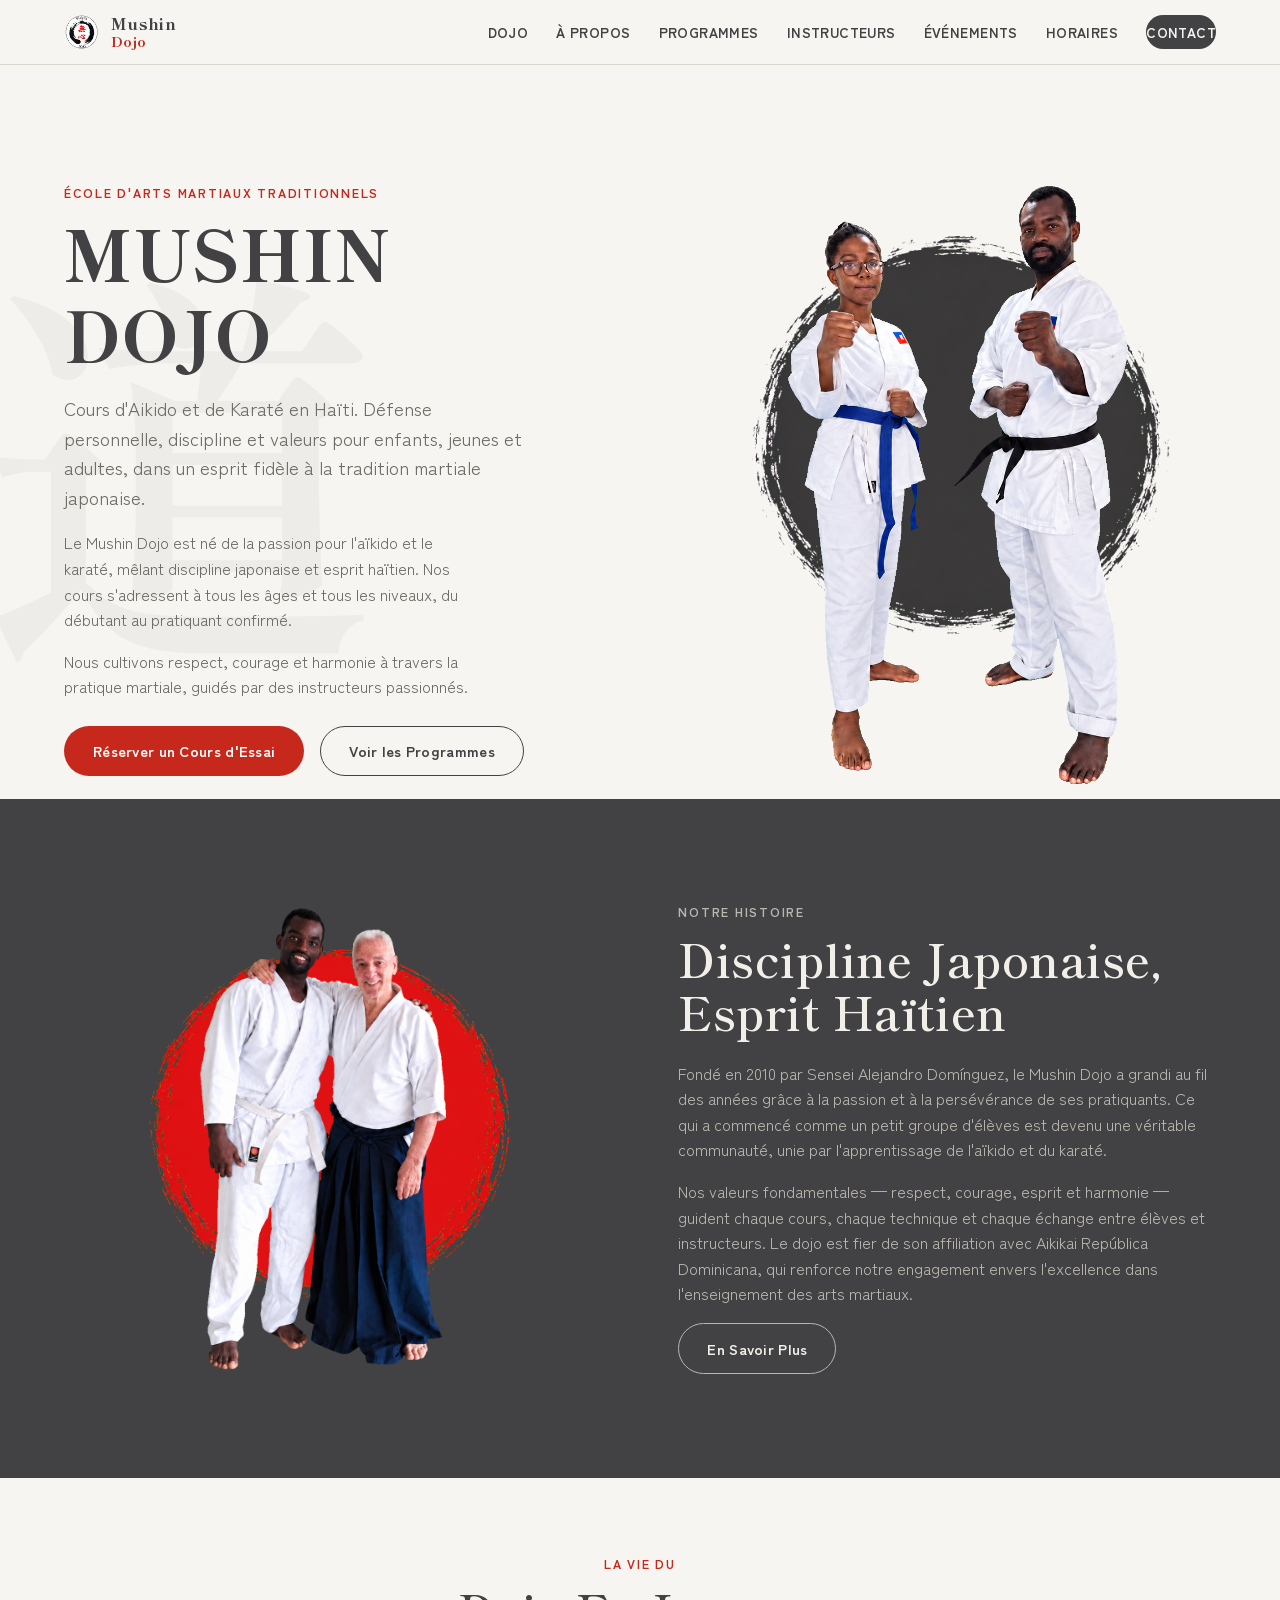
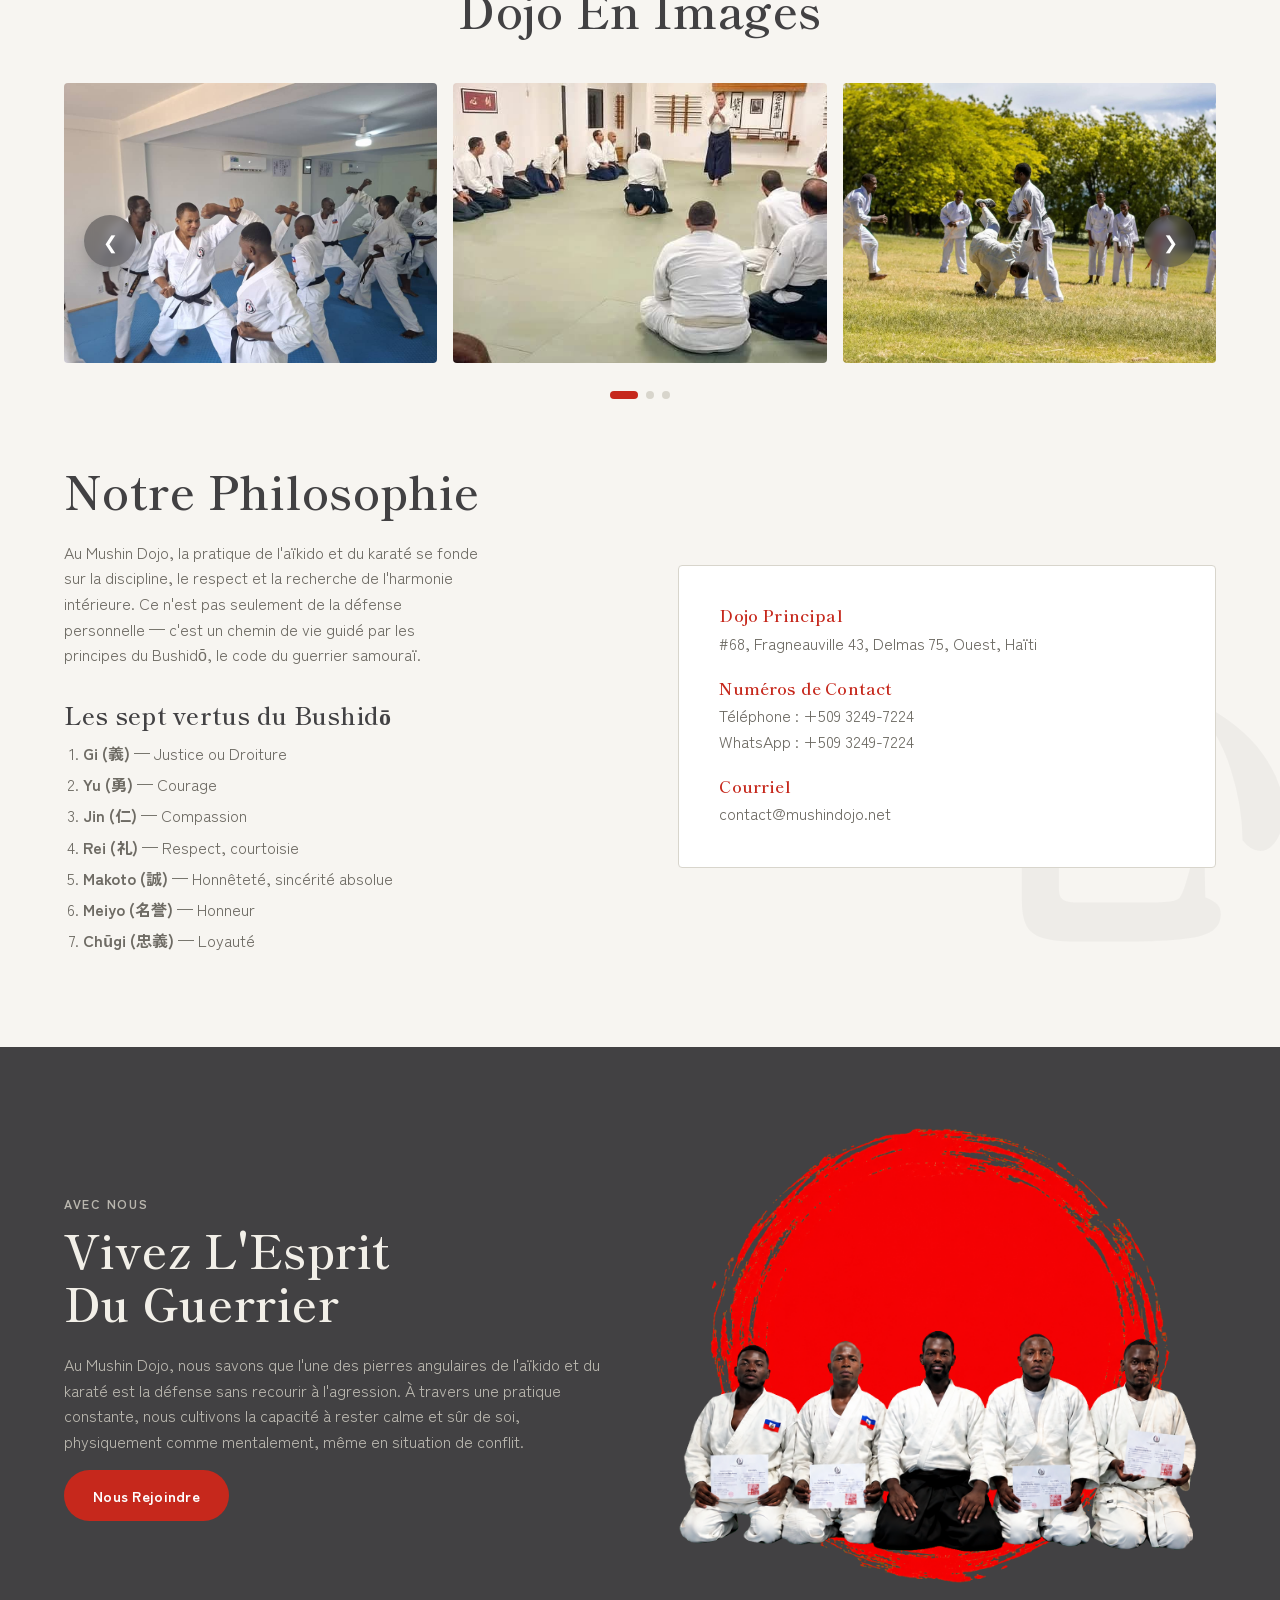
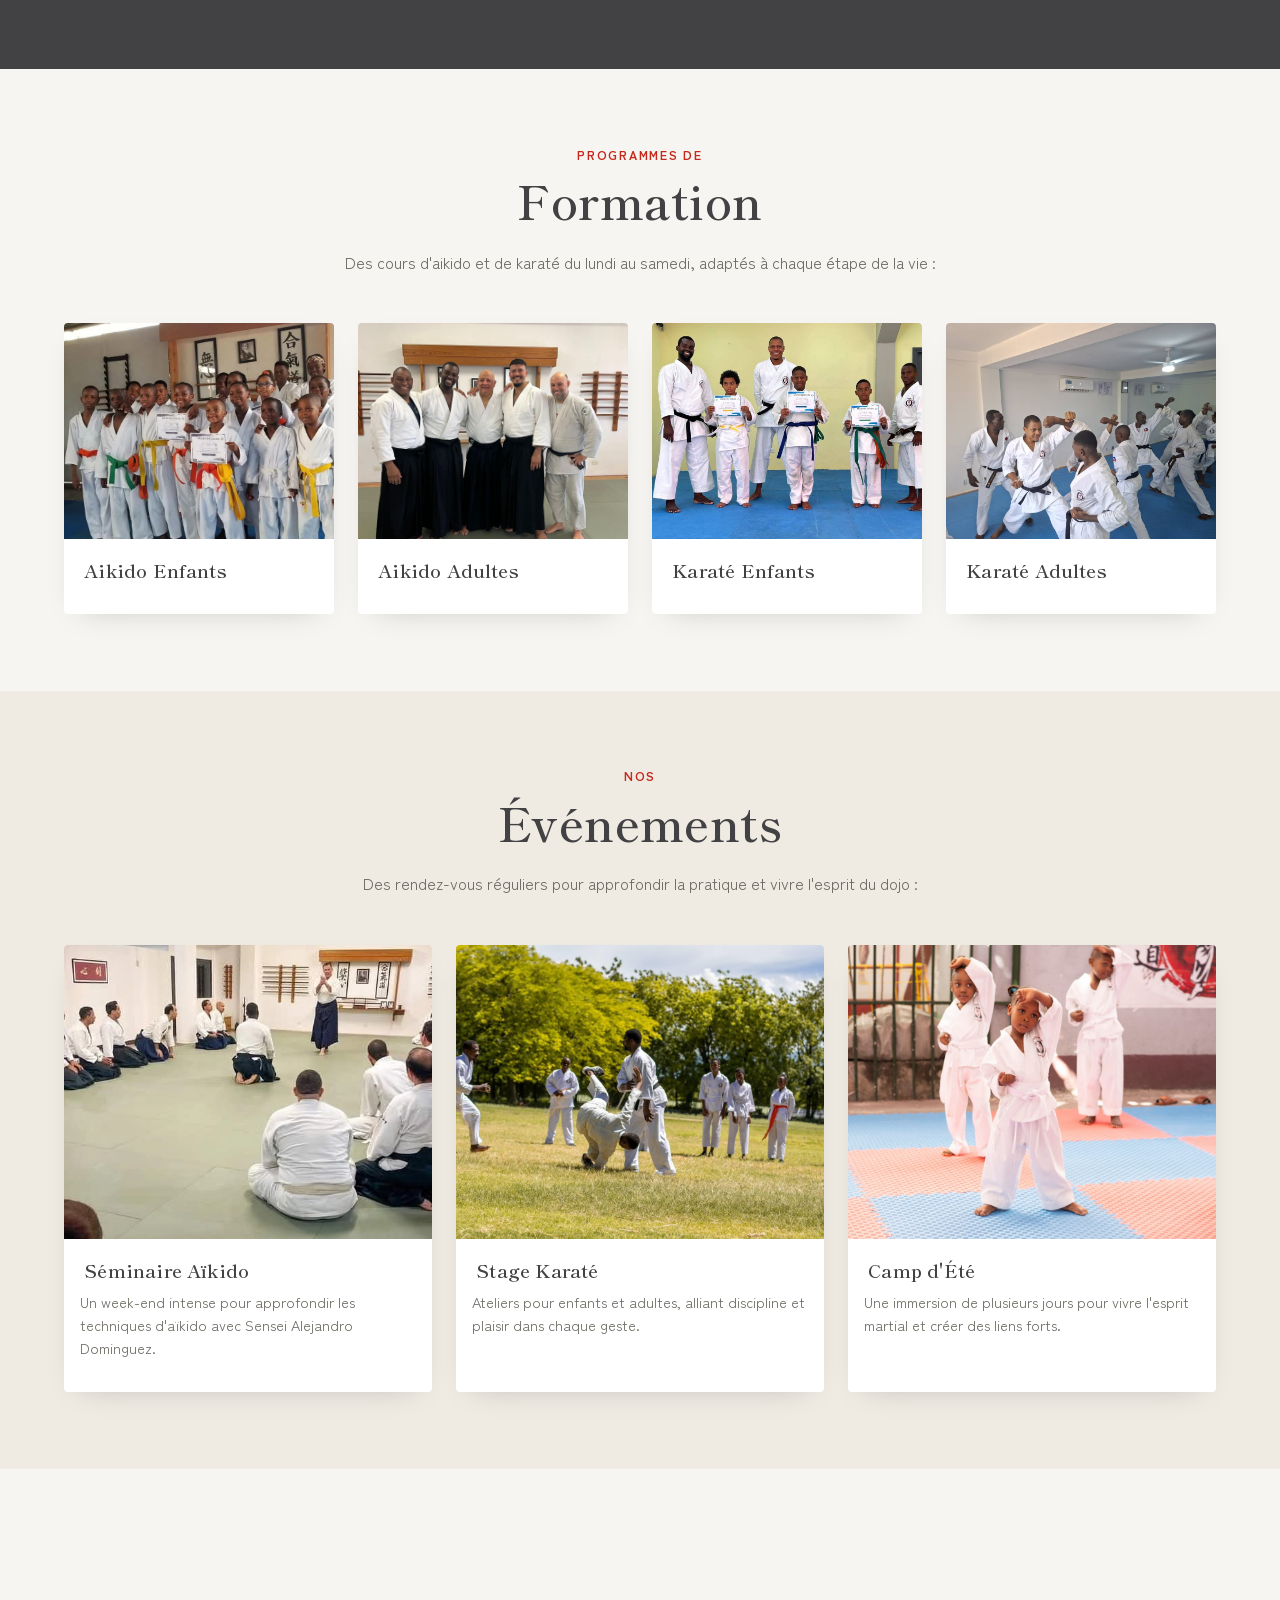
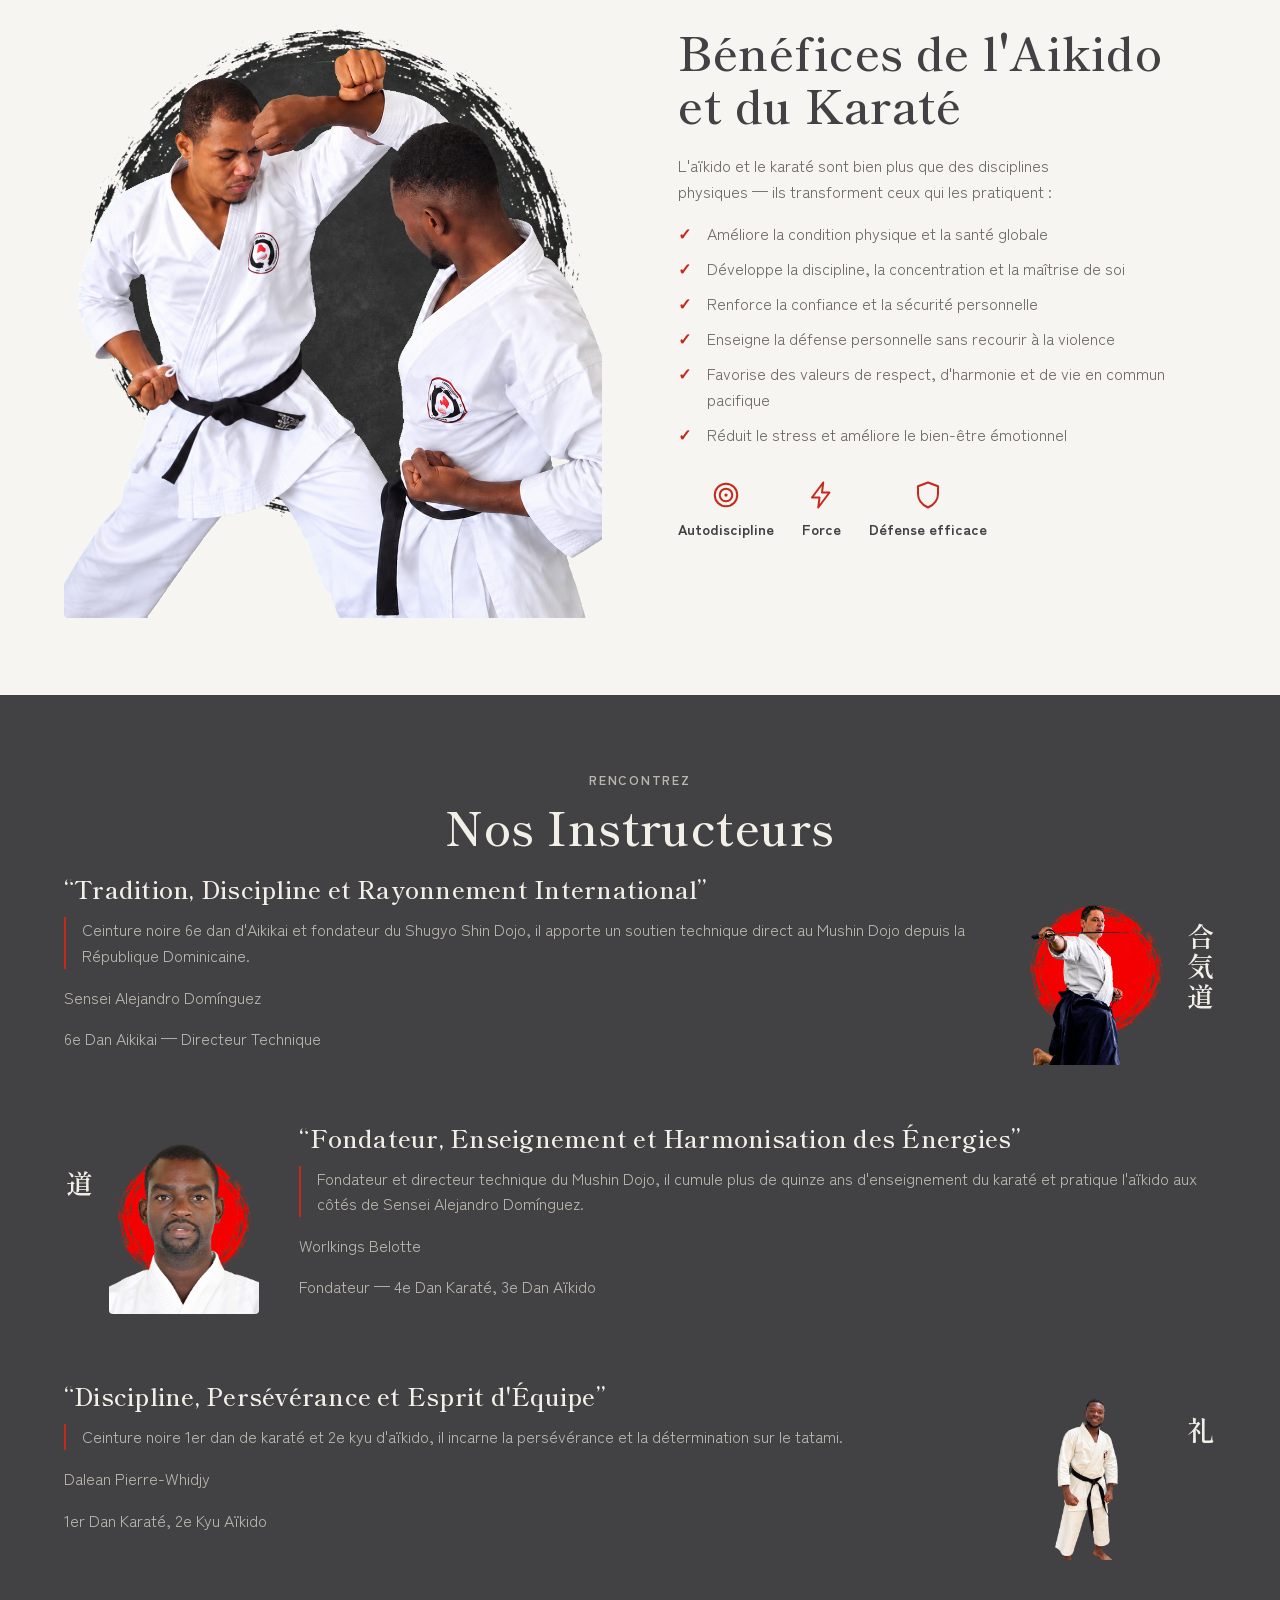
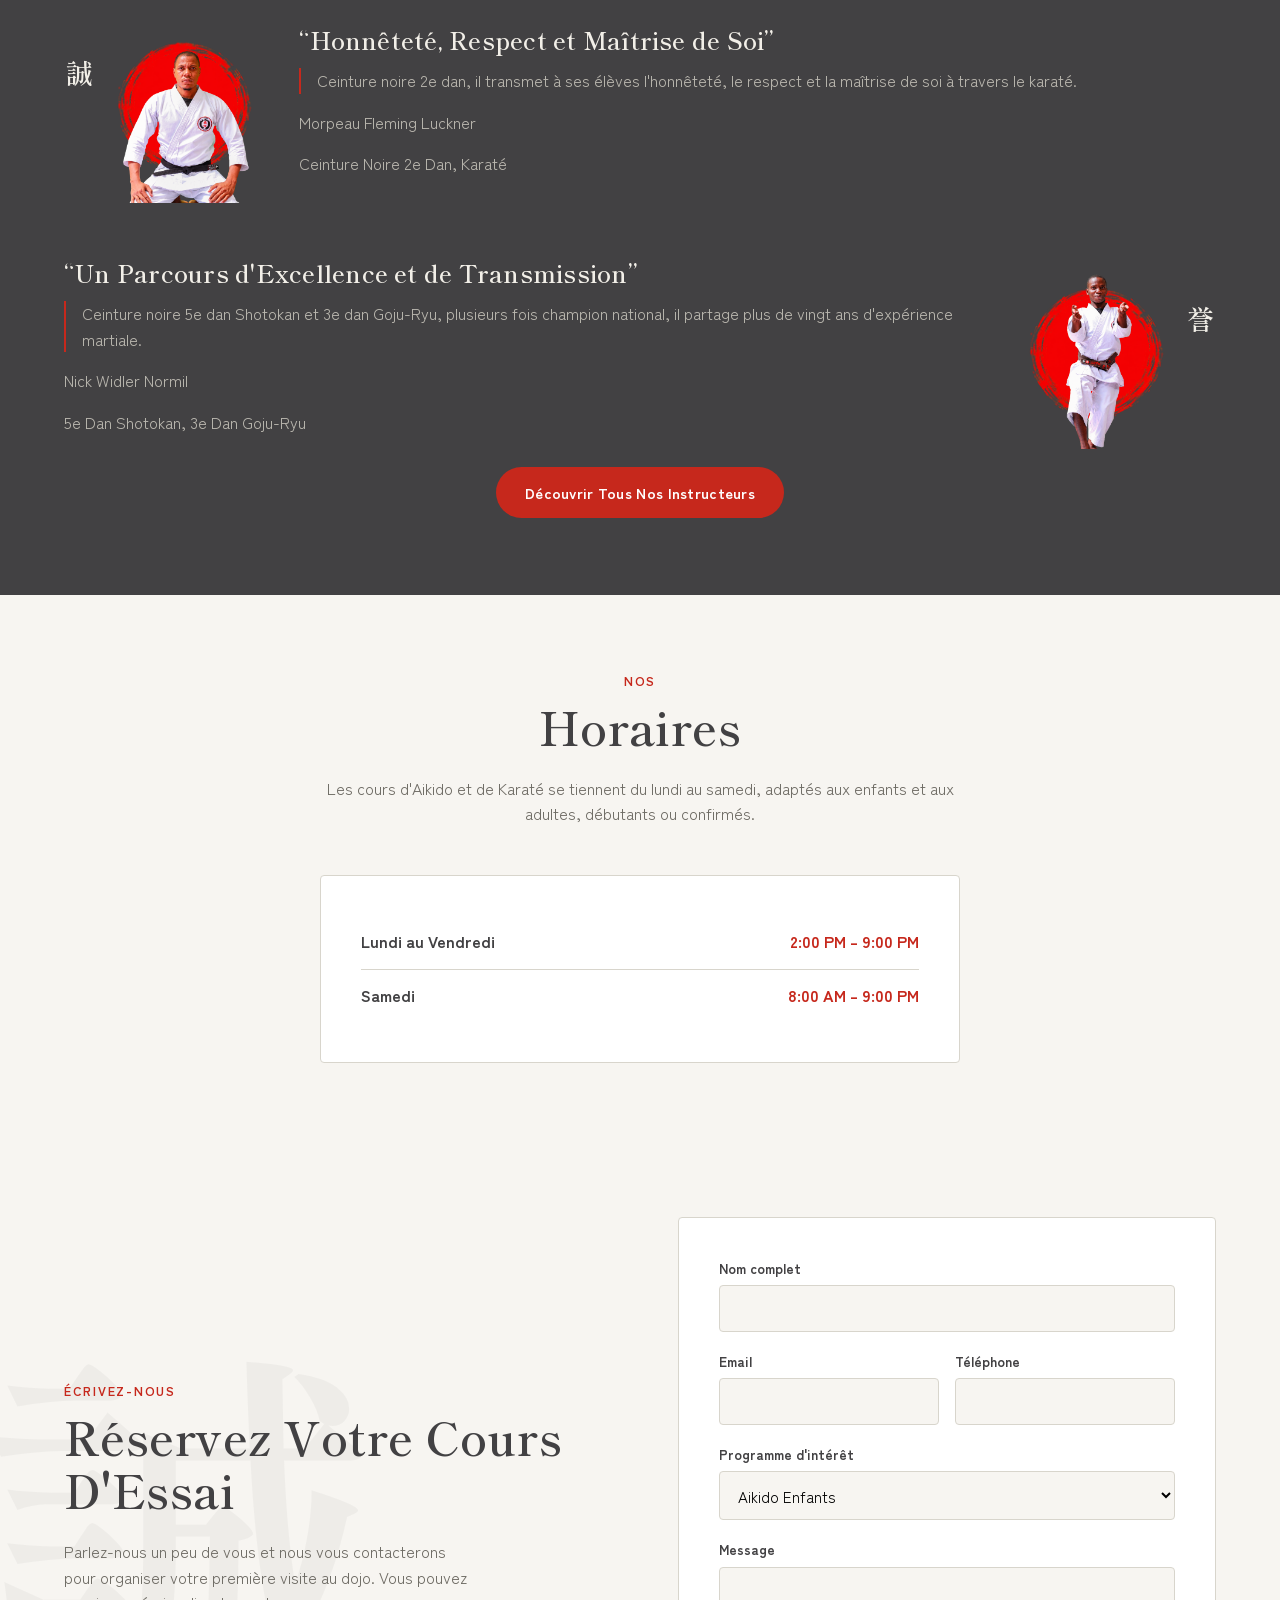
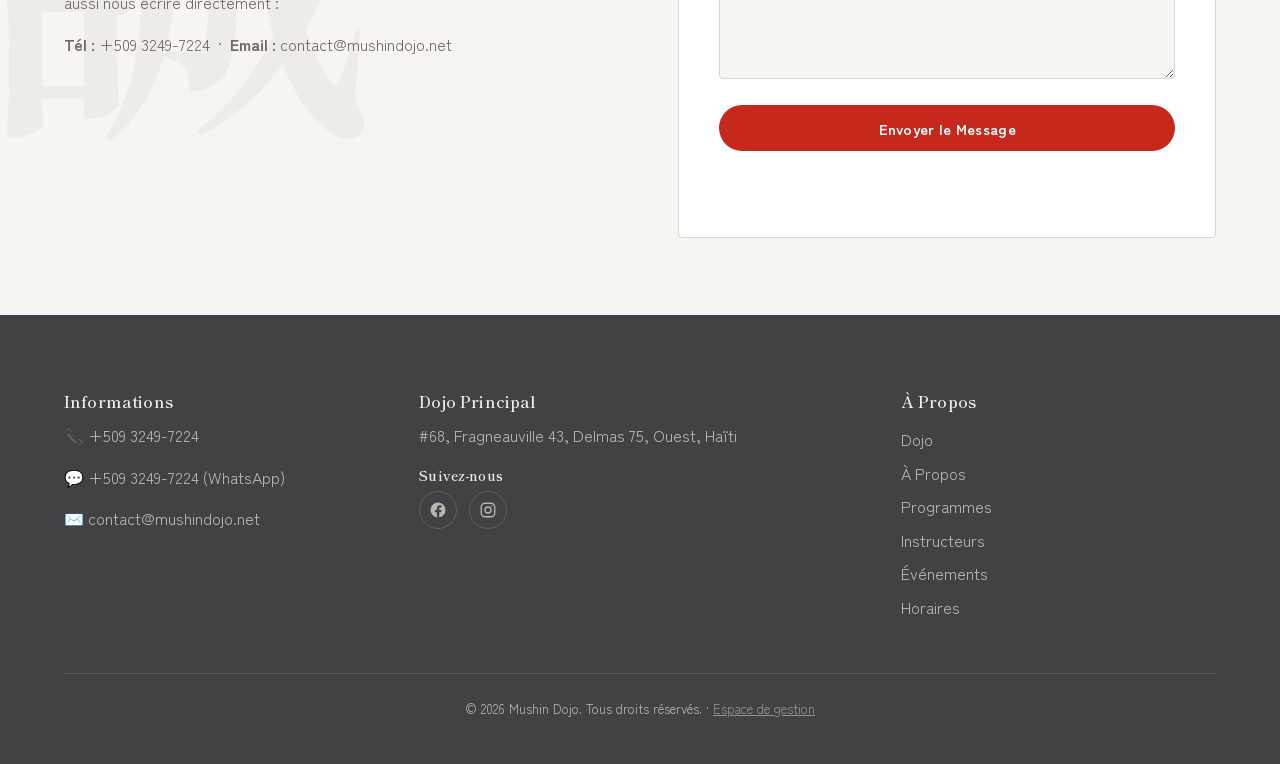
==== commit 40fb3390: "Ajouter le lien vers l'espace de gestion dans le pied de page" ====
--- a/index.html
+++ b/index.html
@@ -56,7 +56,7 @@
 <link href="https://fonts.googleapis.com/css2?family=Shippori+Mincho:wght@500;600;800&family=Zen+Kaku+Gothic+New:wght@400;500;700;900&display=swap" rel="stylesheet">
 <!-- CUSTOMIZE: bump ?v=N on this file and js/main.js whenever CSS/JS
      changes, so GitHub Pages' CDN cache can't serve a stale copy. -->
-<link rel="stylesheet" href="css/styles.css?v=52">
+<link rel="stylesheet" href="css/styles.css?v=55">
 </head>
 <body>
 
@@ -122,7 +122,7 @@
              brush-circle baked in, so a second CSS-drawn ring behind it just
              duplicated/clashed once the photo's background went transparent. -->
         <div class="photo-frame hero-photo histoire-photo-stack">
-          <img class="histoire-shape" src="assets/hero-shape.png" alt="" aria-hidden="true" loading="lazy">
+          <img class="histoire-shape" src="assets/hero-shape.png" alt="" aria-hidden="true" loading="eager">
           <img class="photo-placeholder" data-cms="hero.photo" data-cms-label="Photo principale" src="assets/hero-people.png" alt="Pratiquants en position de combat, patch du drapeau haïtien" loading="eager">
         </div>
       </div>
@@ -552,10 +552,10 @@
       <a href="#horaires">Horaires</a>
     </div>
   </div>
-  <p class="footer-copy">&copy; <span id="year"></span> Mushin Dojo. Tous droits réservés.</p>
+  <p class="footer-copy">&copy; <span id="year"></span> Mushin Dojo. Tous droits réservés. &middot; <a href="admin.html" class="footer-admin-link">Espace de gestion</a></p>
 </footer>
 
-<script src="js/main.js?v=52"></script>
+<script src="js/main.js?v=55"></script>
 <!-- CMS: rempli automatiquement le contenu publié via le panneau d'édition.
      cms.js doit être copié depuis ~/code/fuc-cms/cms.js vers ce dossier. -->
 <script src="cms.js"
--- a/css/styles.css
+++ b/css/styles.css
@@ -554,6 +554,8 @@
 }
 .social-row a:hover{background:var(--vermilion);border-color:var(--vermilion);color:#fff;}
 .footer-copy{text-align:center;margin-top:3rem;padding-top:1.5rem;border-top:1px solid #58575a;font-size:.82rem;}
+.footer-admin-link{color:inherit;opacity:.7;text-decoration:underline;}
+.footer-admin-link:hover{opacity:1;}
 
 /* ==========================================================
    SCROLL REVEAL — block-level (unchanged) + staggered children
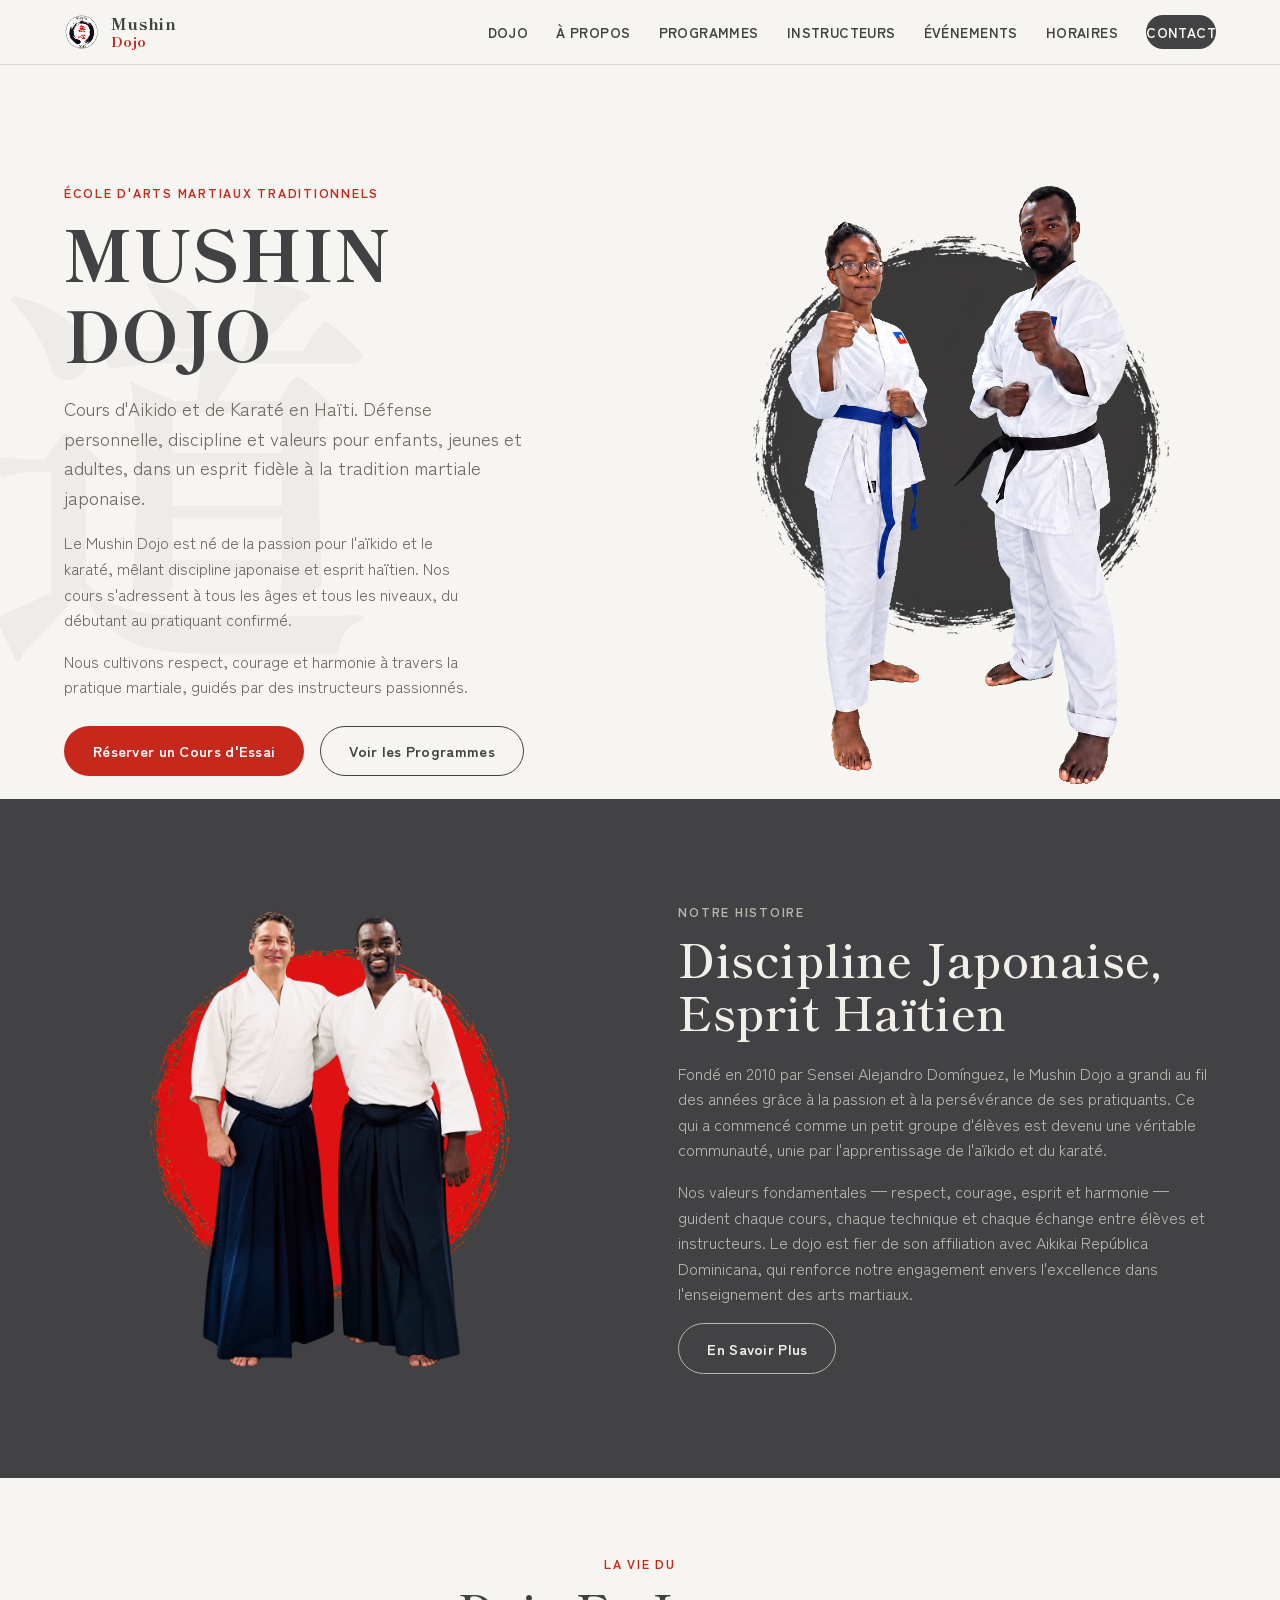
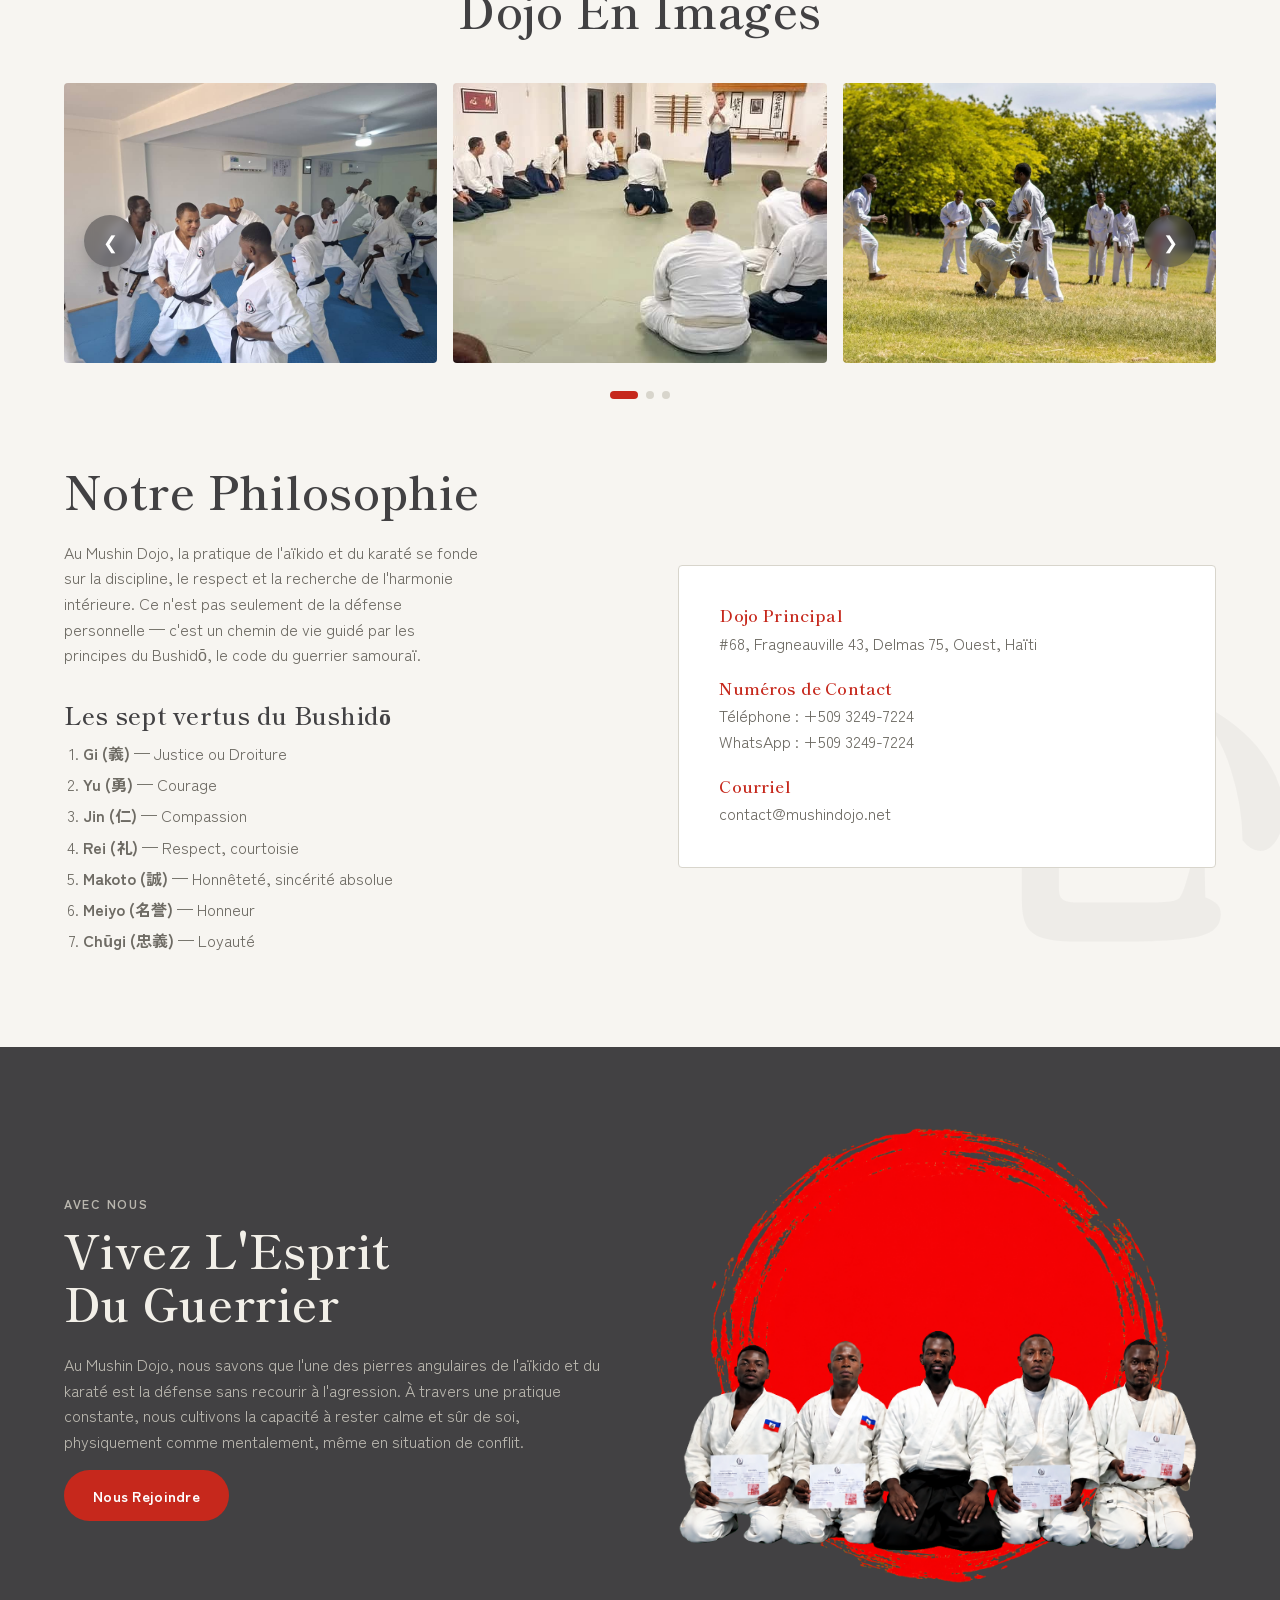
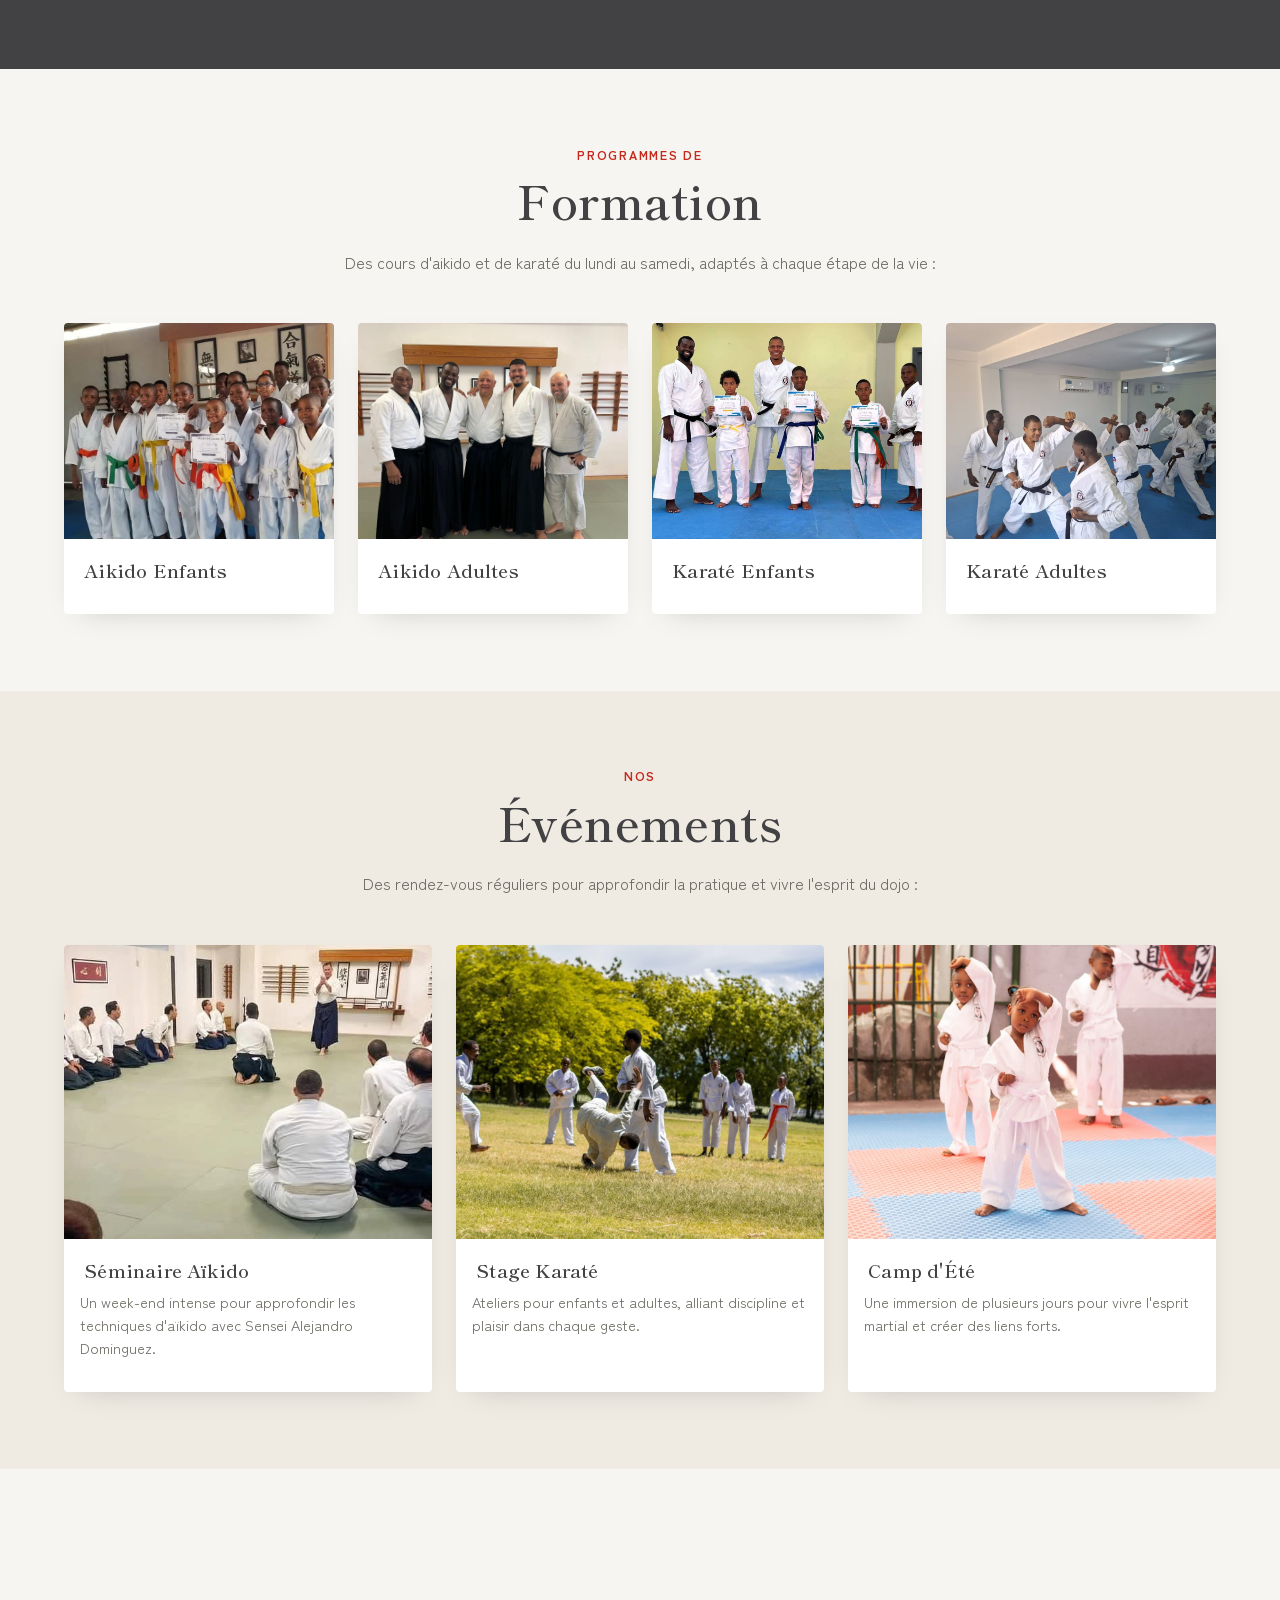
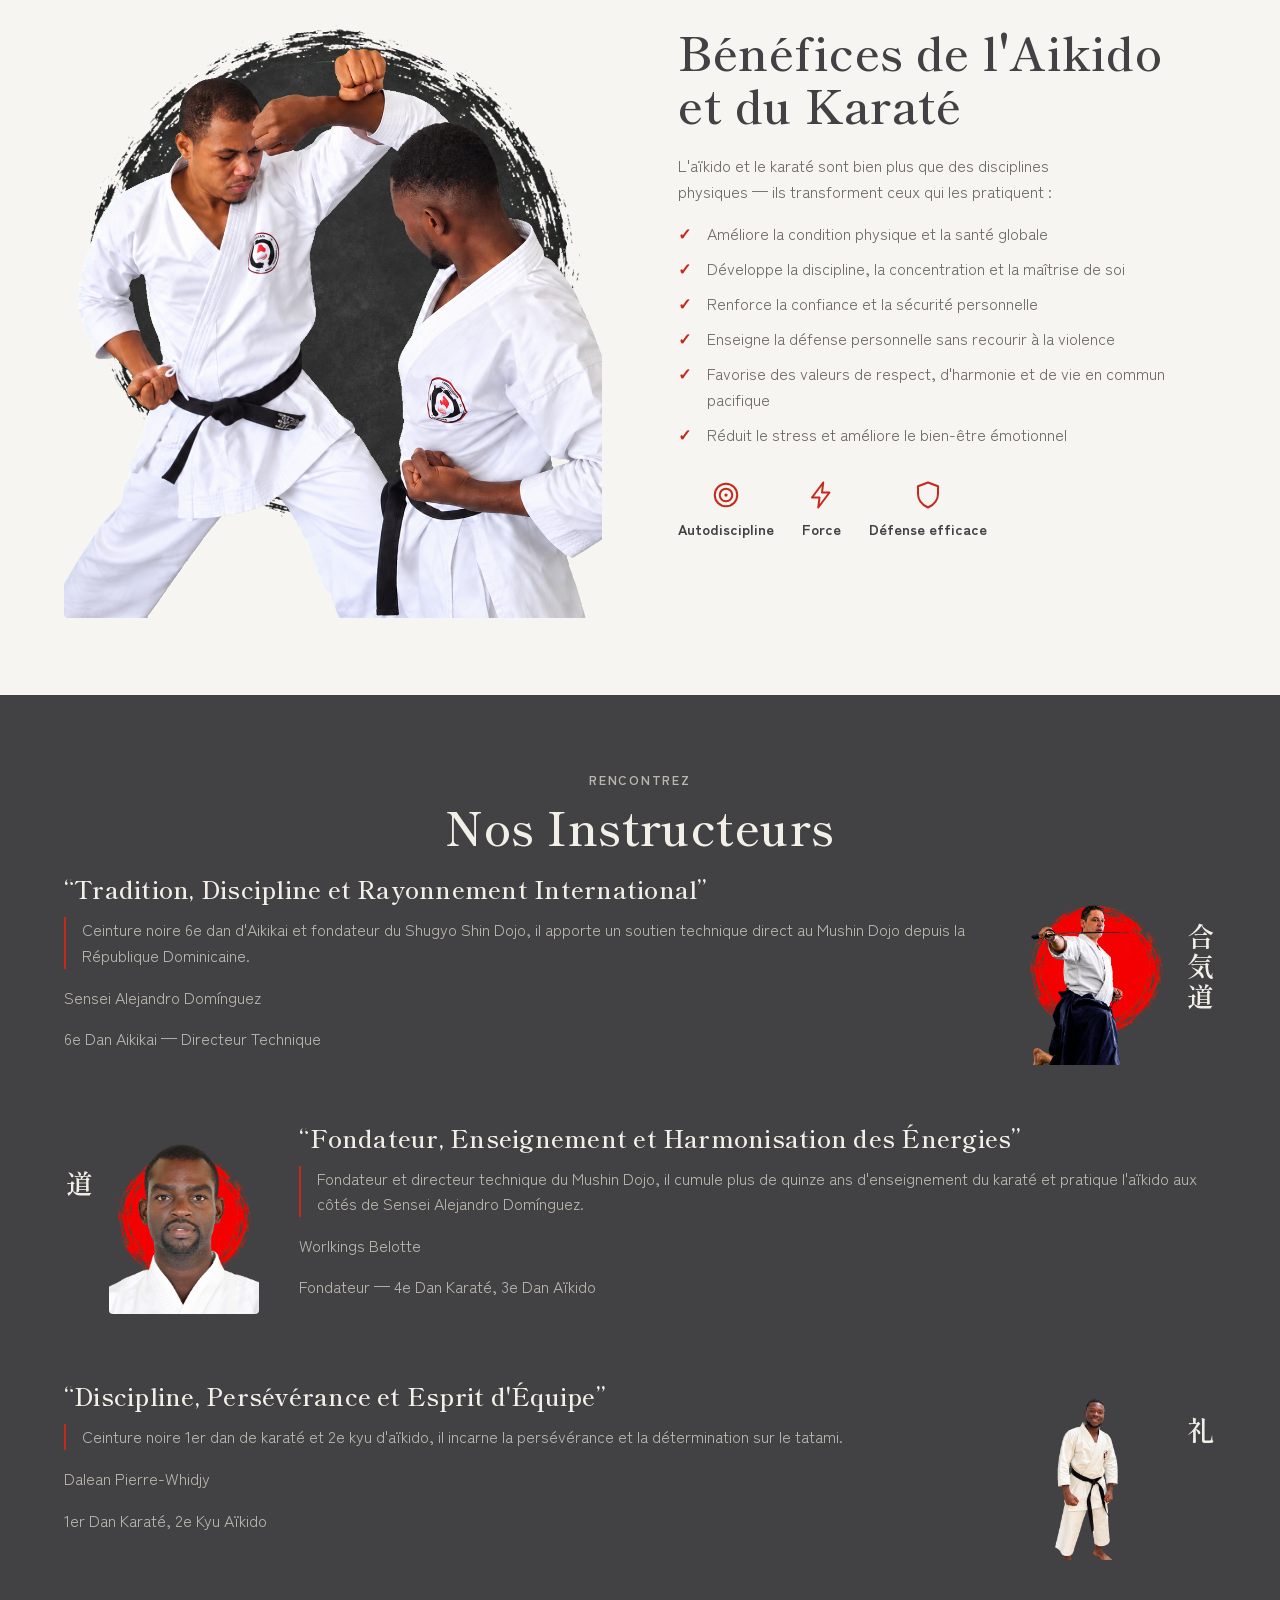
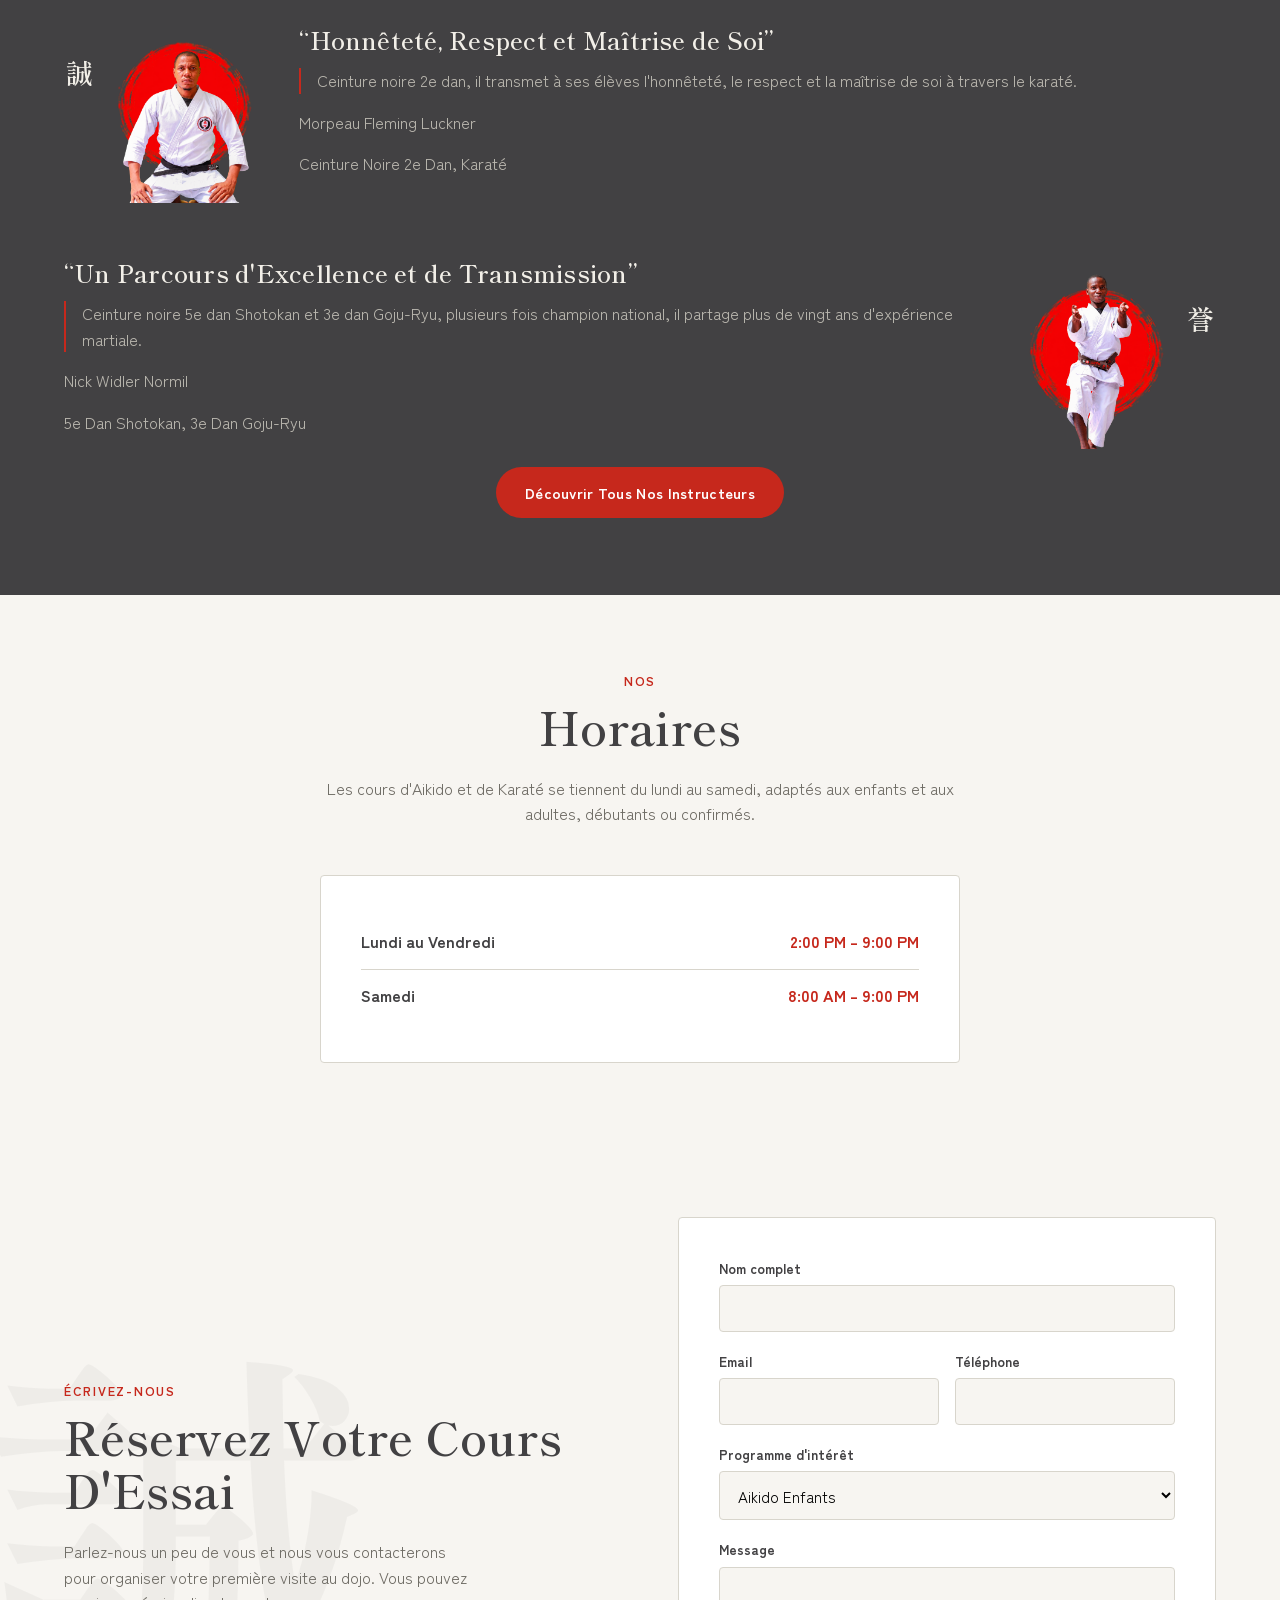
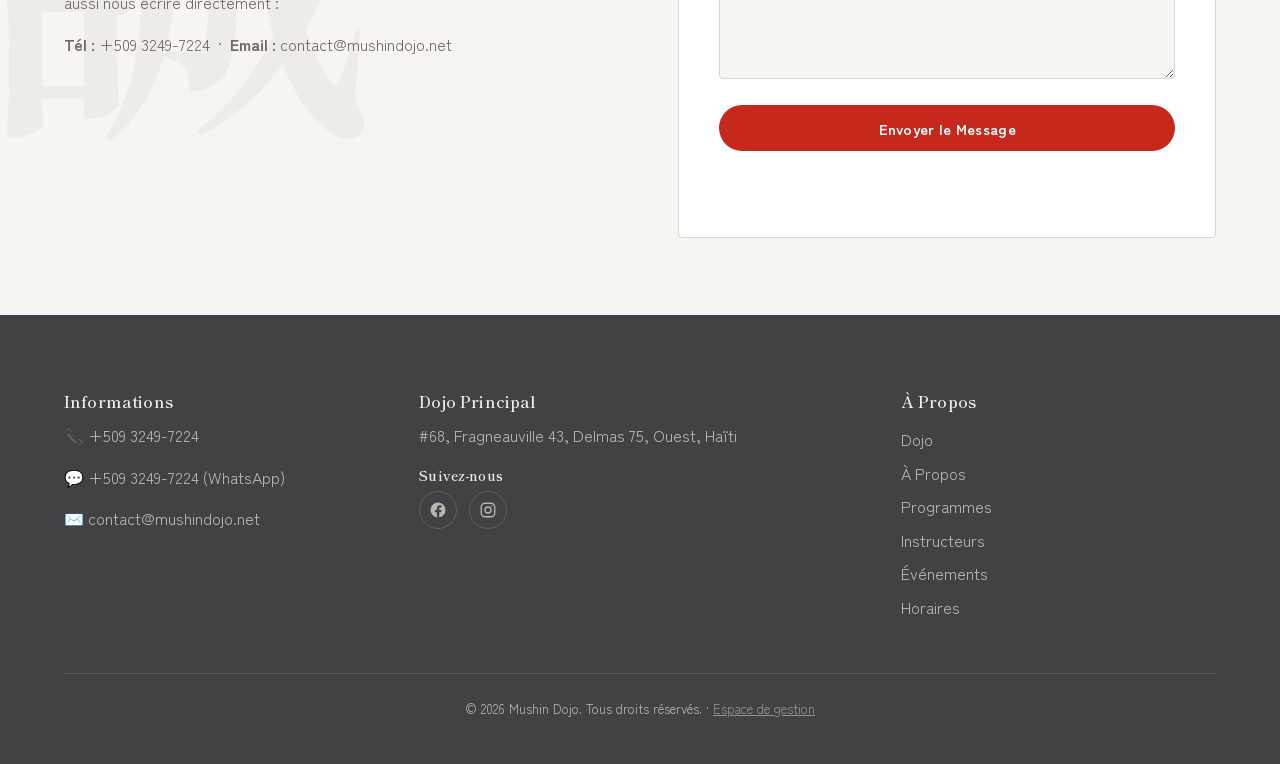
==== commit b45e6875: "Remplacer la photo de Notre Histoire par le nouveau detourage Co-Authored-By: Claude Sonnet 5.5 <nor" ====
--- a/index.html
+++ b/index.html
@@ -135,7 +135,7 @@
       <div class="vision-emblem">
         <div class="photo-frame histoire-photo-stack">
           <img class="histoire-shape" src="assets/histoire-shape.png" alt="" aria-hidden="true" loading="lazy">
-          <img class="photo-placeholder" data-cms="histoire.photo" data-cms-label="Photo" src="assets/histoire-people.png" alt="Sensei et élève, transmission entre générations" loading="lazy">
+          <img class="photo-placeholder" data-cms="histoire.photo" data-cms-label="Photo" src="assets/histoire-people.png" alt="Deux sensei du Mushin Dojo en hakama" loading="lazy">
         </div>
       </div>
       <div class="vision-copy">
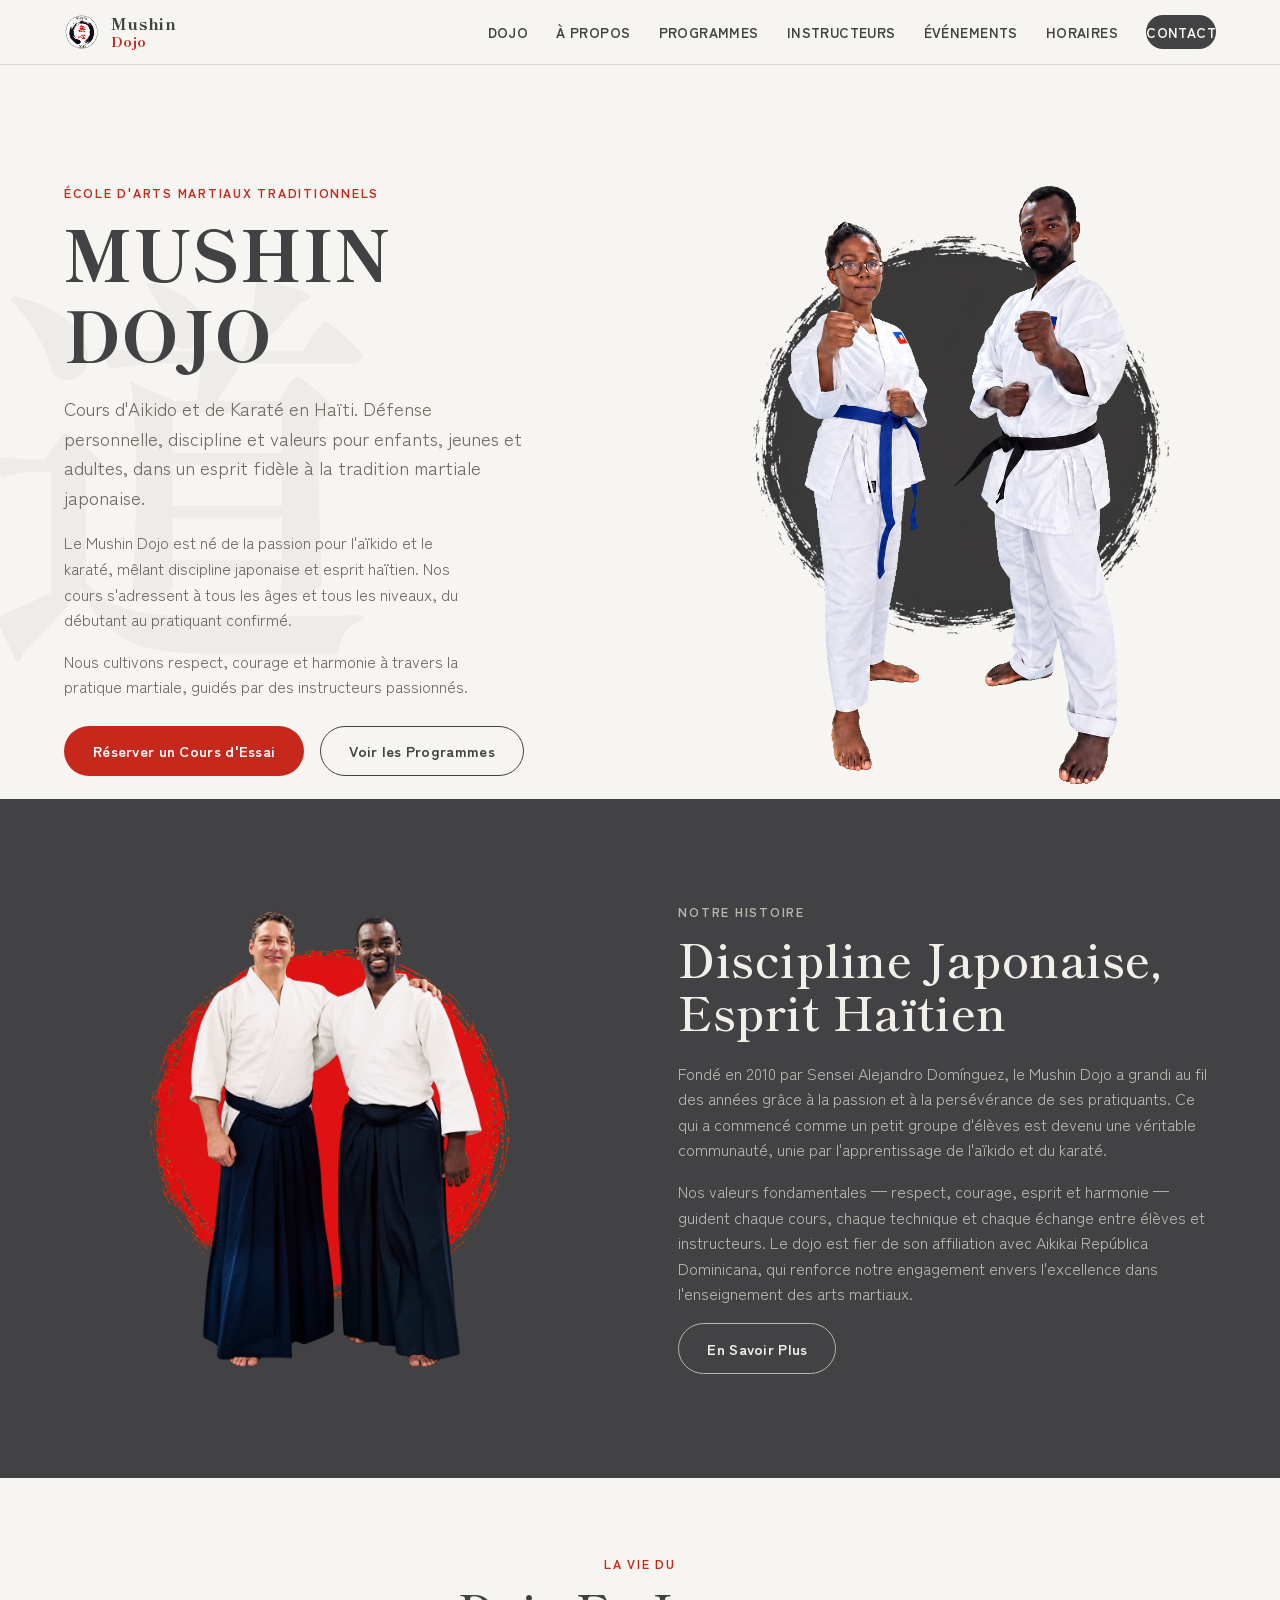
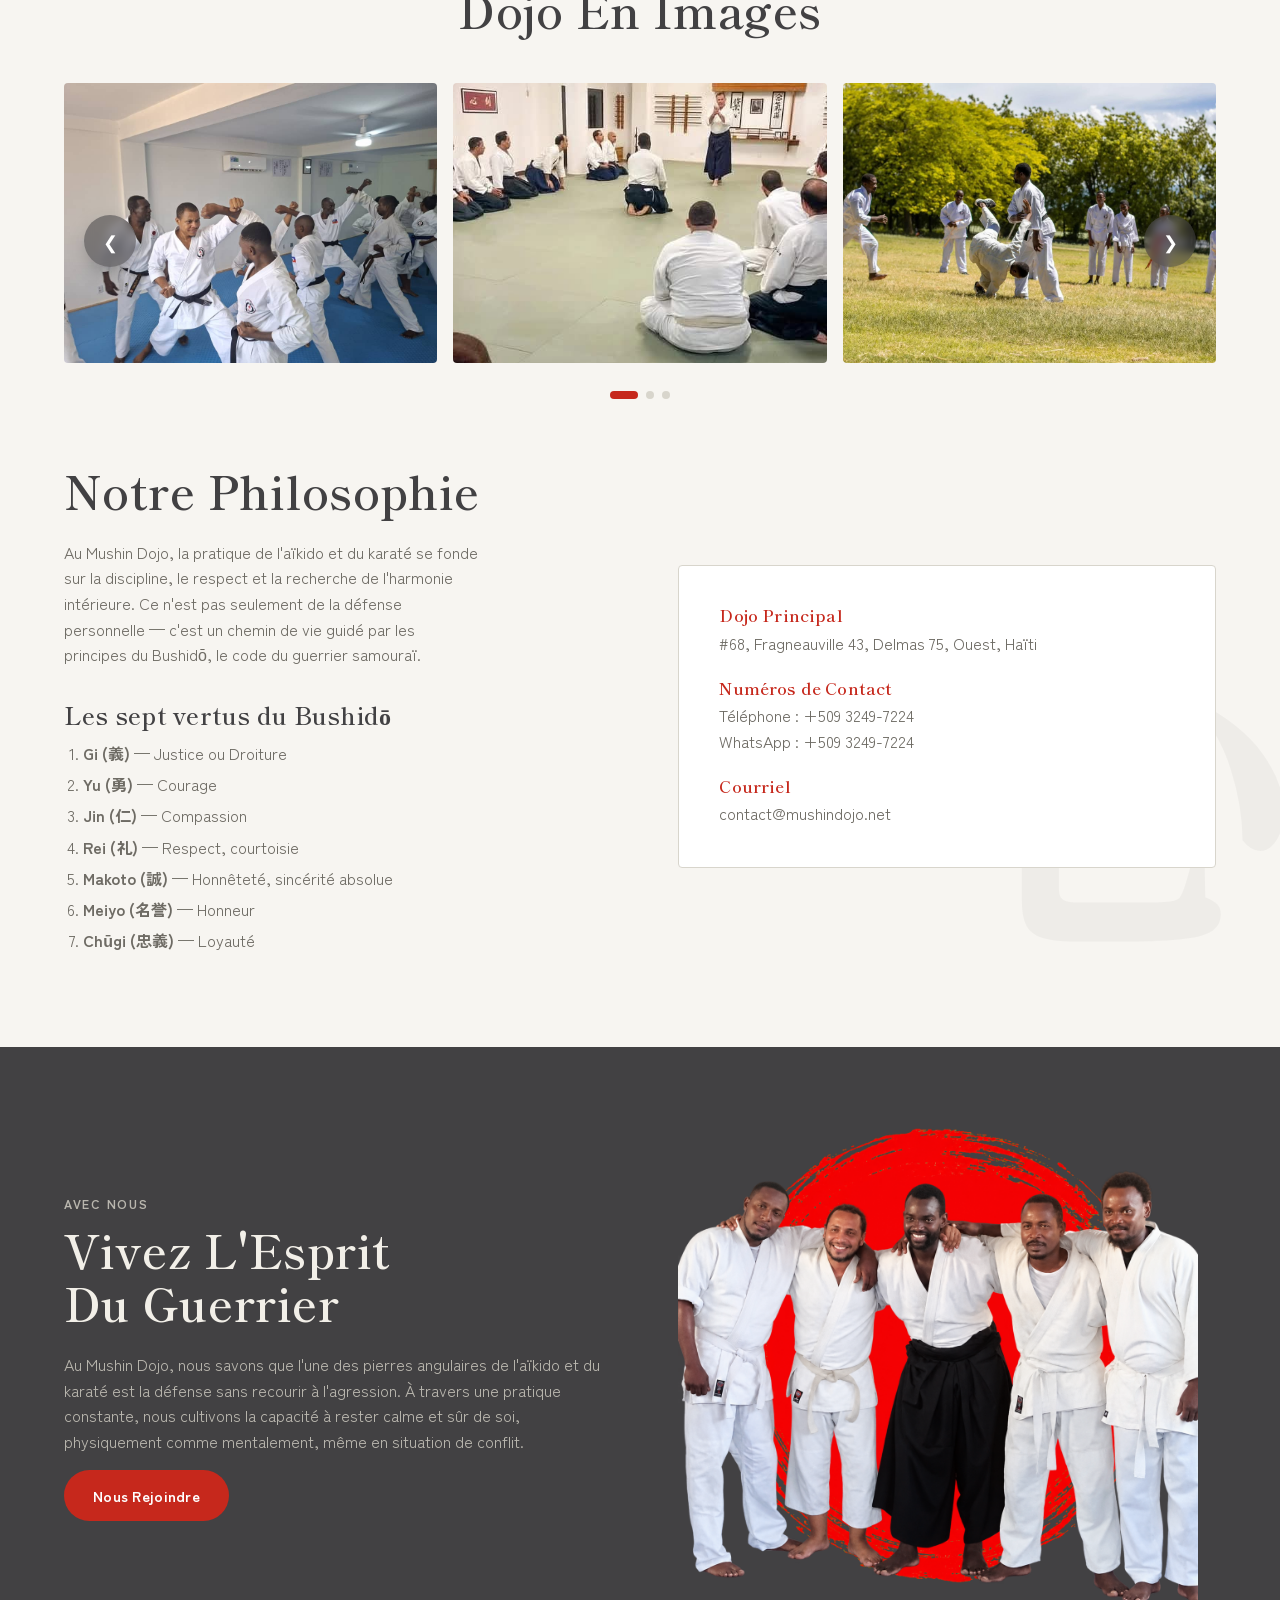
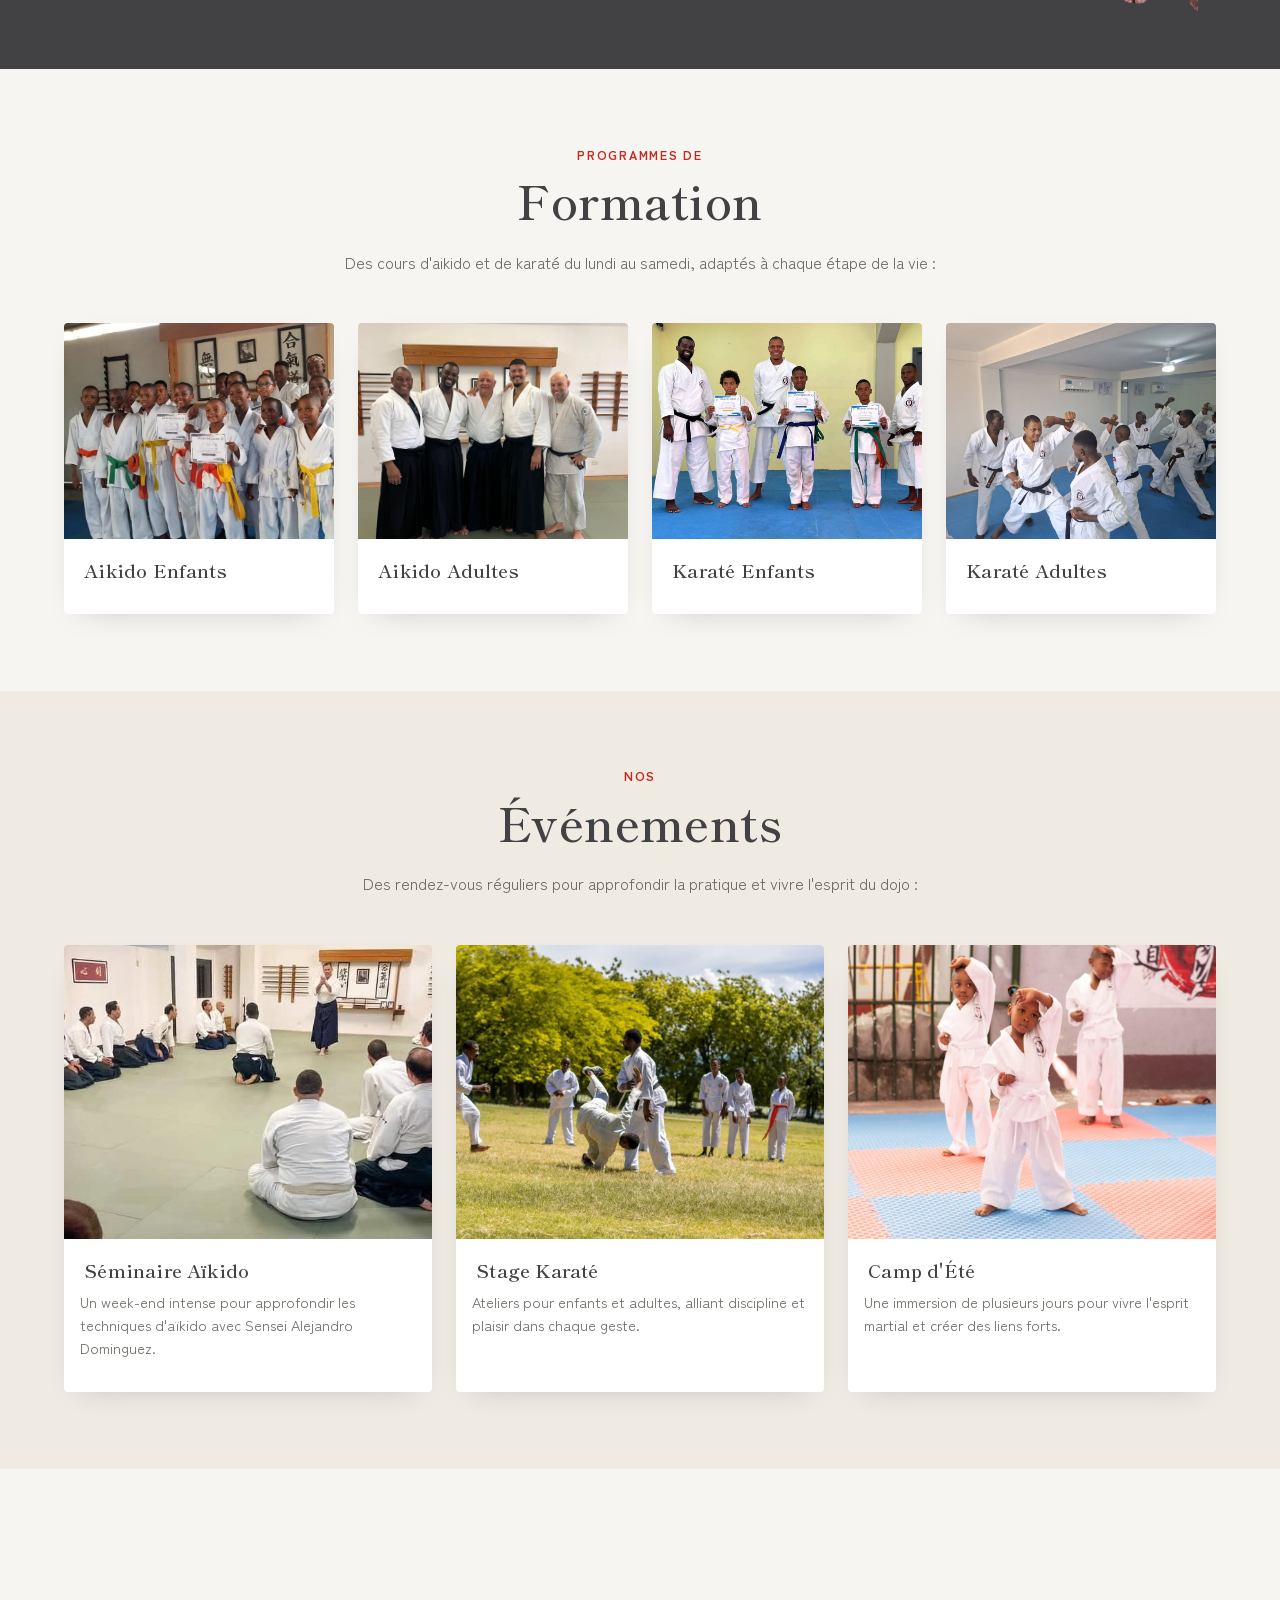
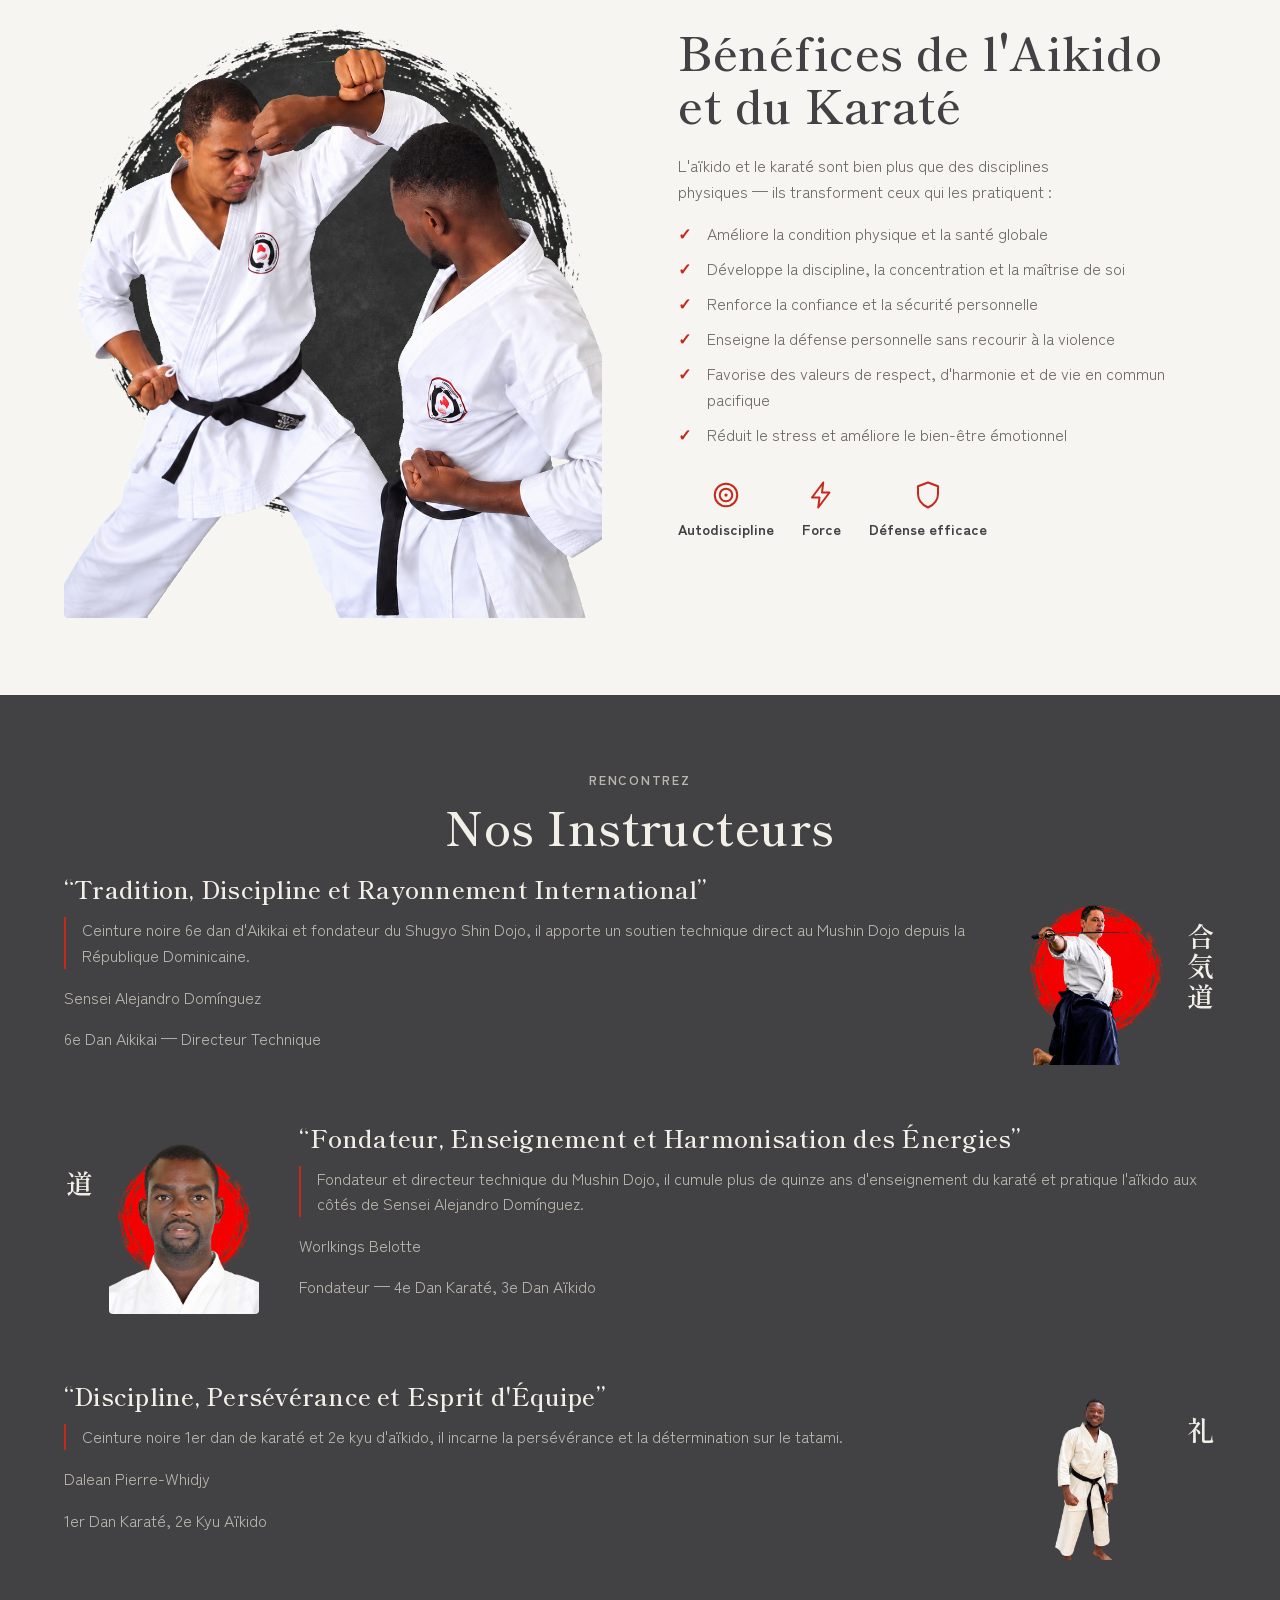
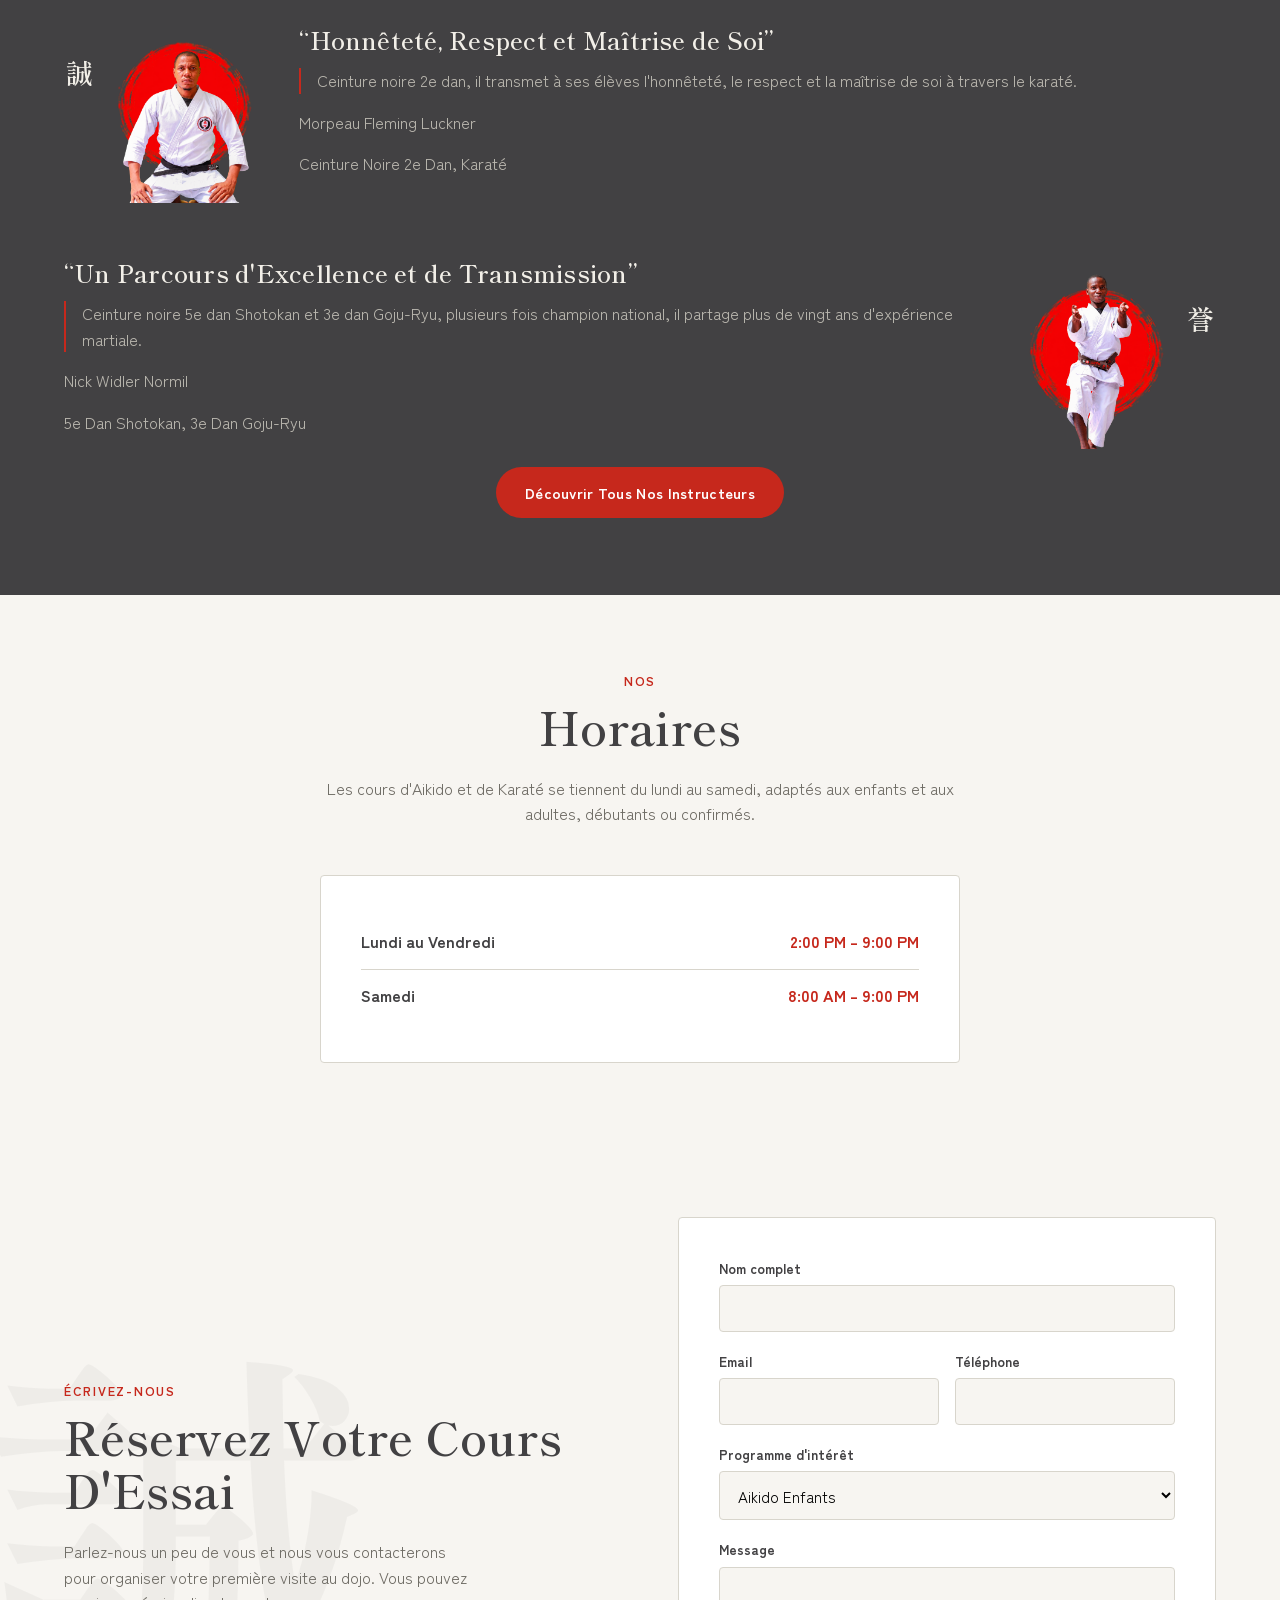
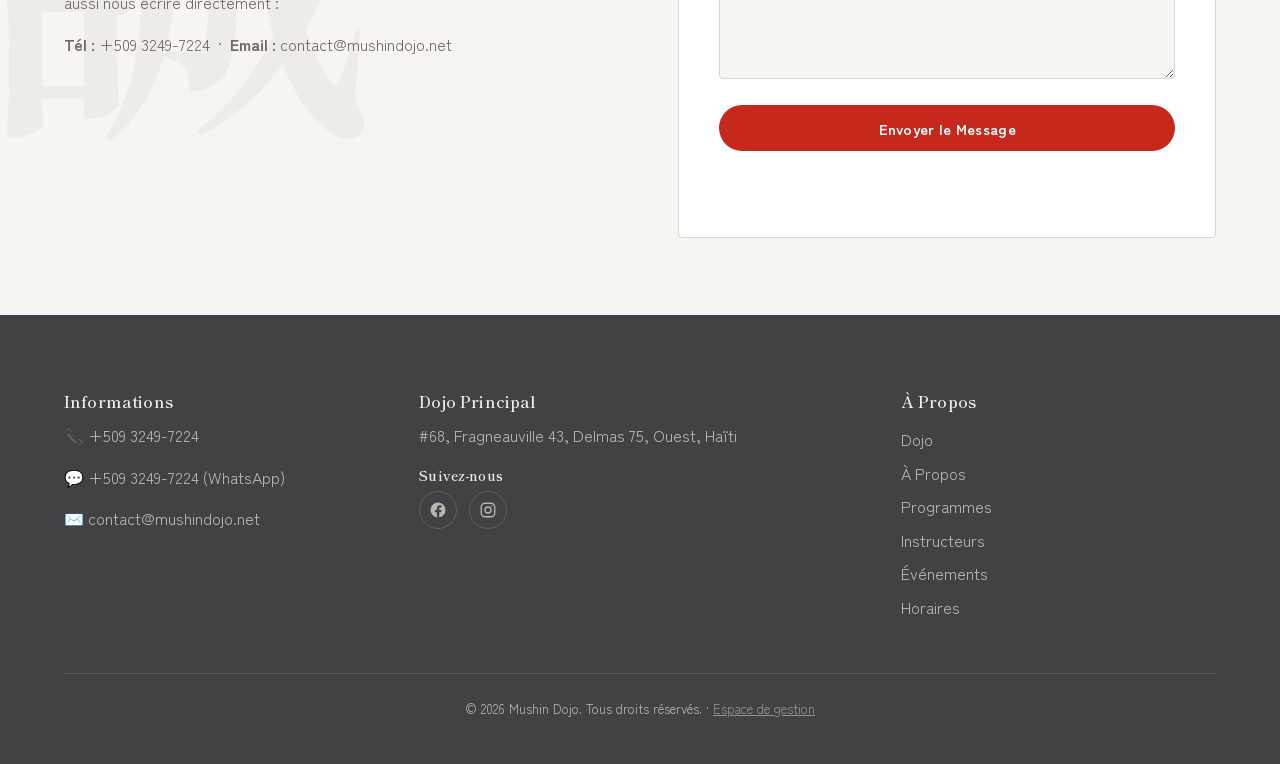
==== commit 0913d9be: "Remplacer la photo de la banniere Vivez l'esprit du guerrier Co-Authored-By: Claude Sonnet 5.5 <nore" ====
--- a/index.html
+++ b/index.html
@@ -241,7 +241,7 @@
       </div>
       <div class="cta-photo-stack">
         <img class="cta-shape" src="assets/cta-shape.png" alt="" aria-hidden="true" loading="lazy">
-        <img class="cta-people" src="assets/cta-people.png" alt="Remise de diplômes, pratiquants du Mushin Dojo" loading="lazy">
+        <img class="cta-people" src="assets/cta-people.png" alt="Les instructeurs du Mushin Dojo réunis" loading="lazy">
       </div>
     </div>
   </section>
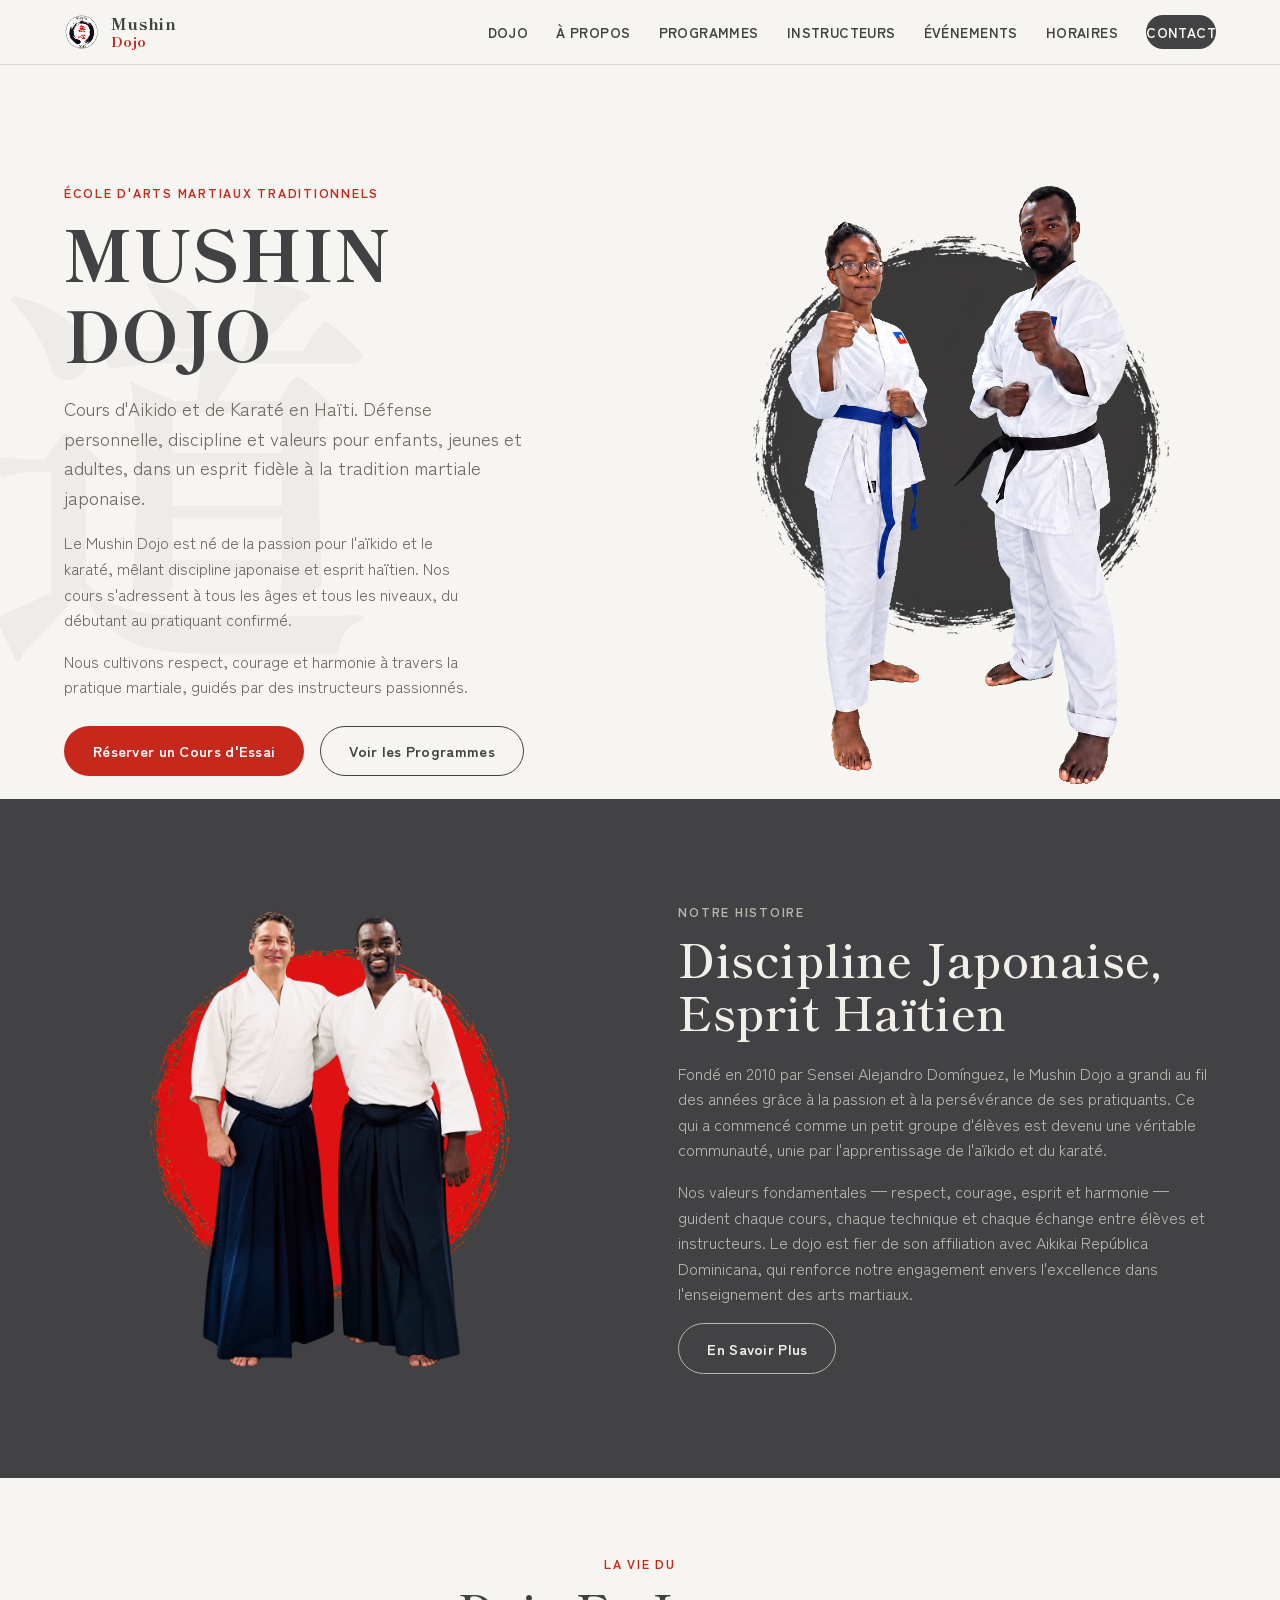
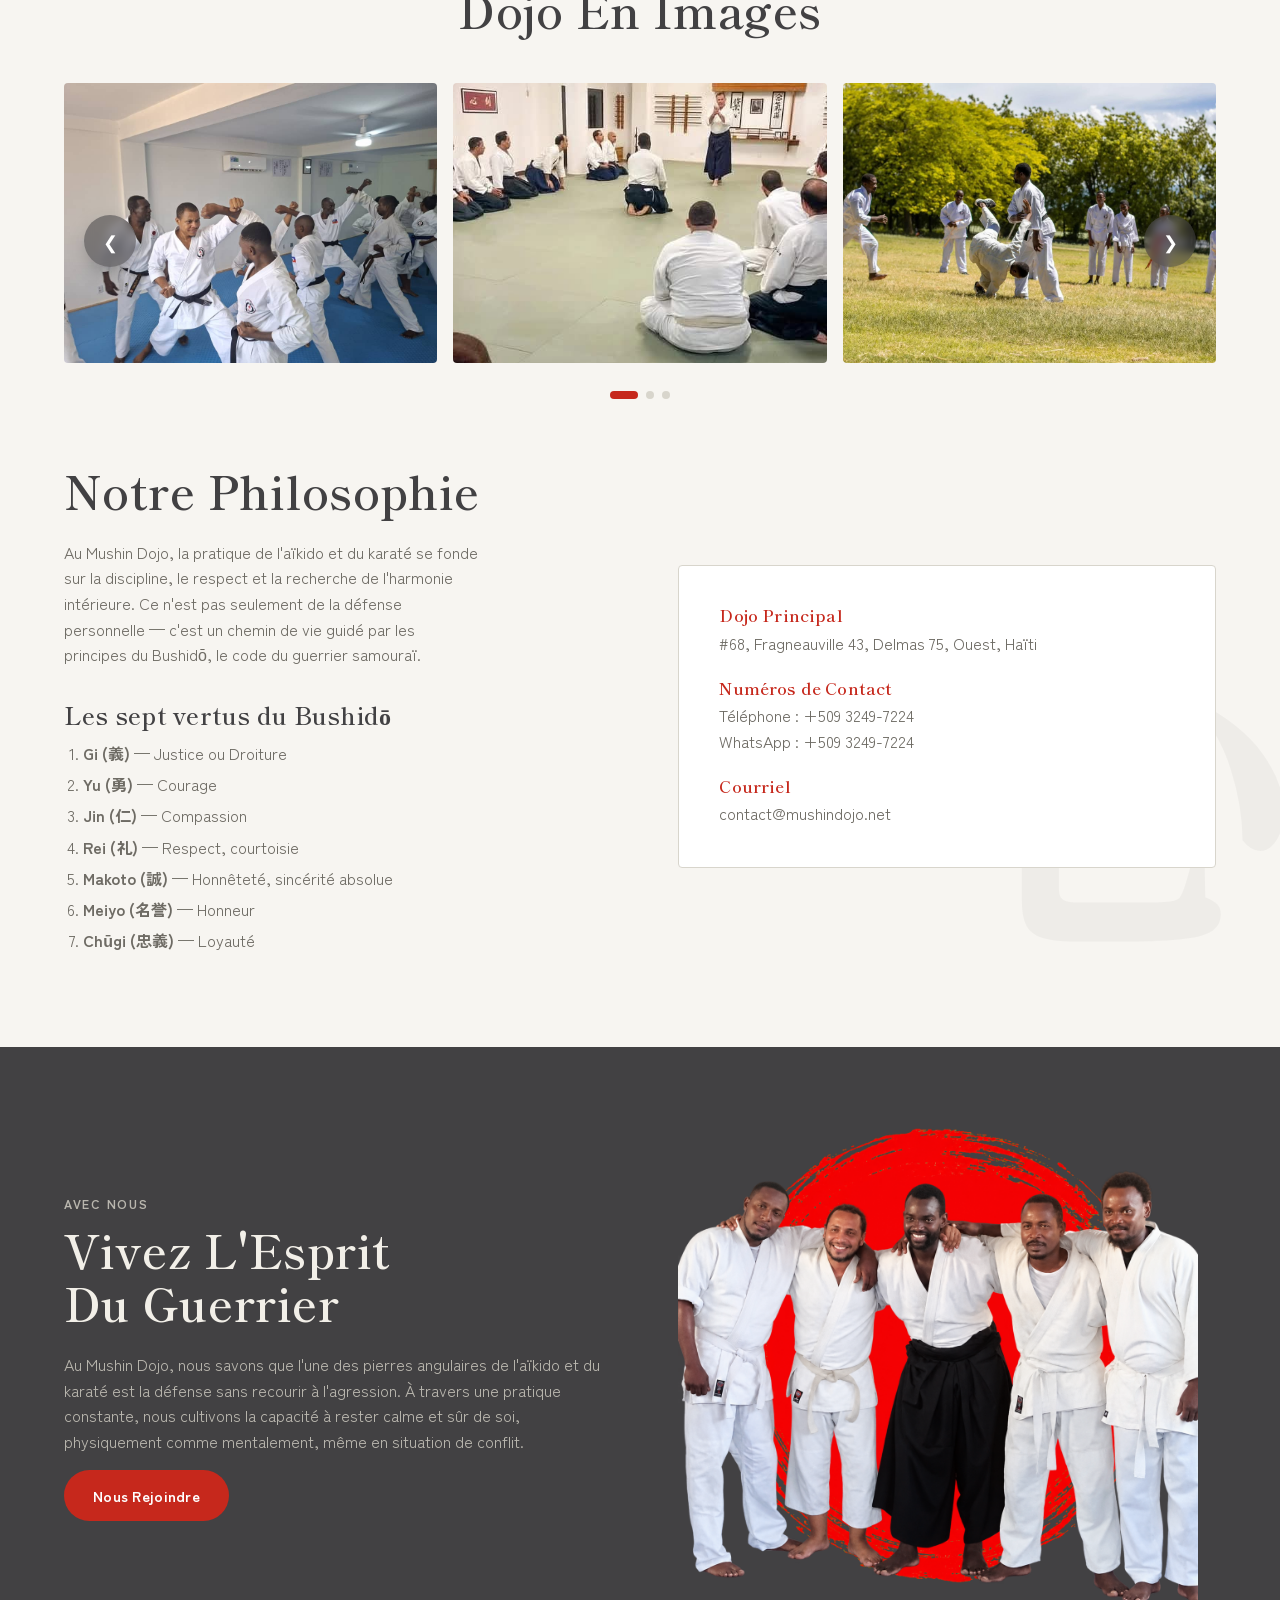
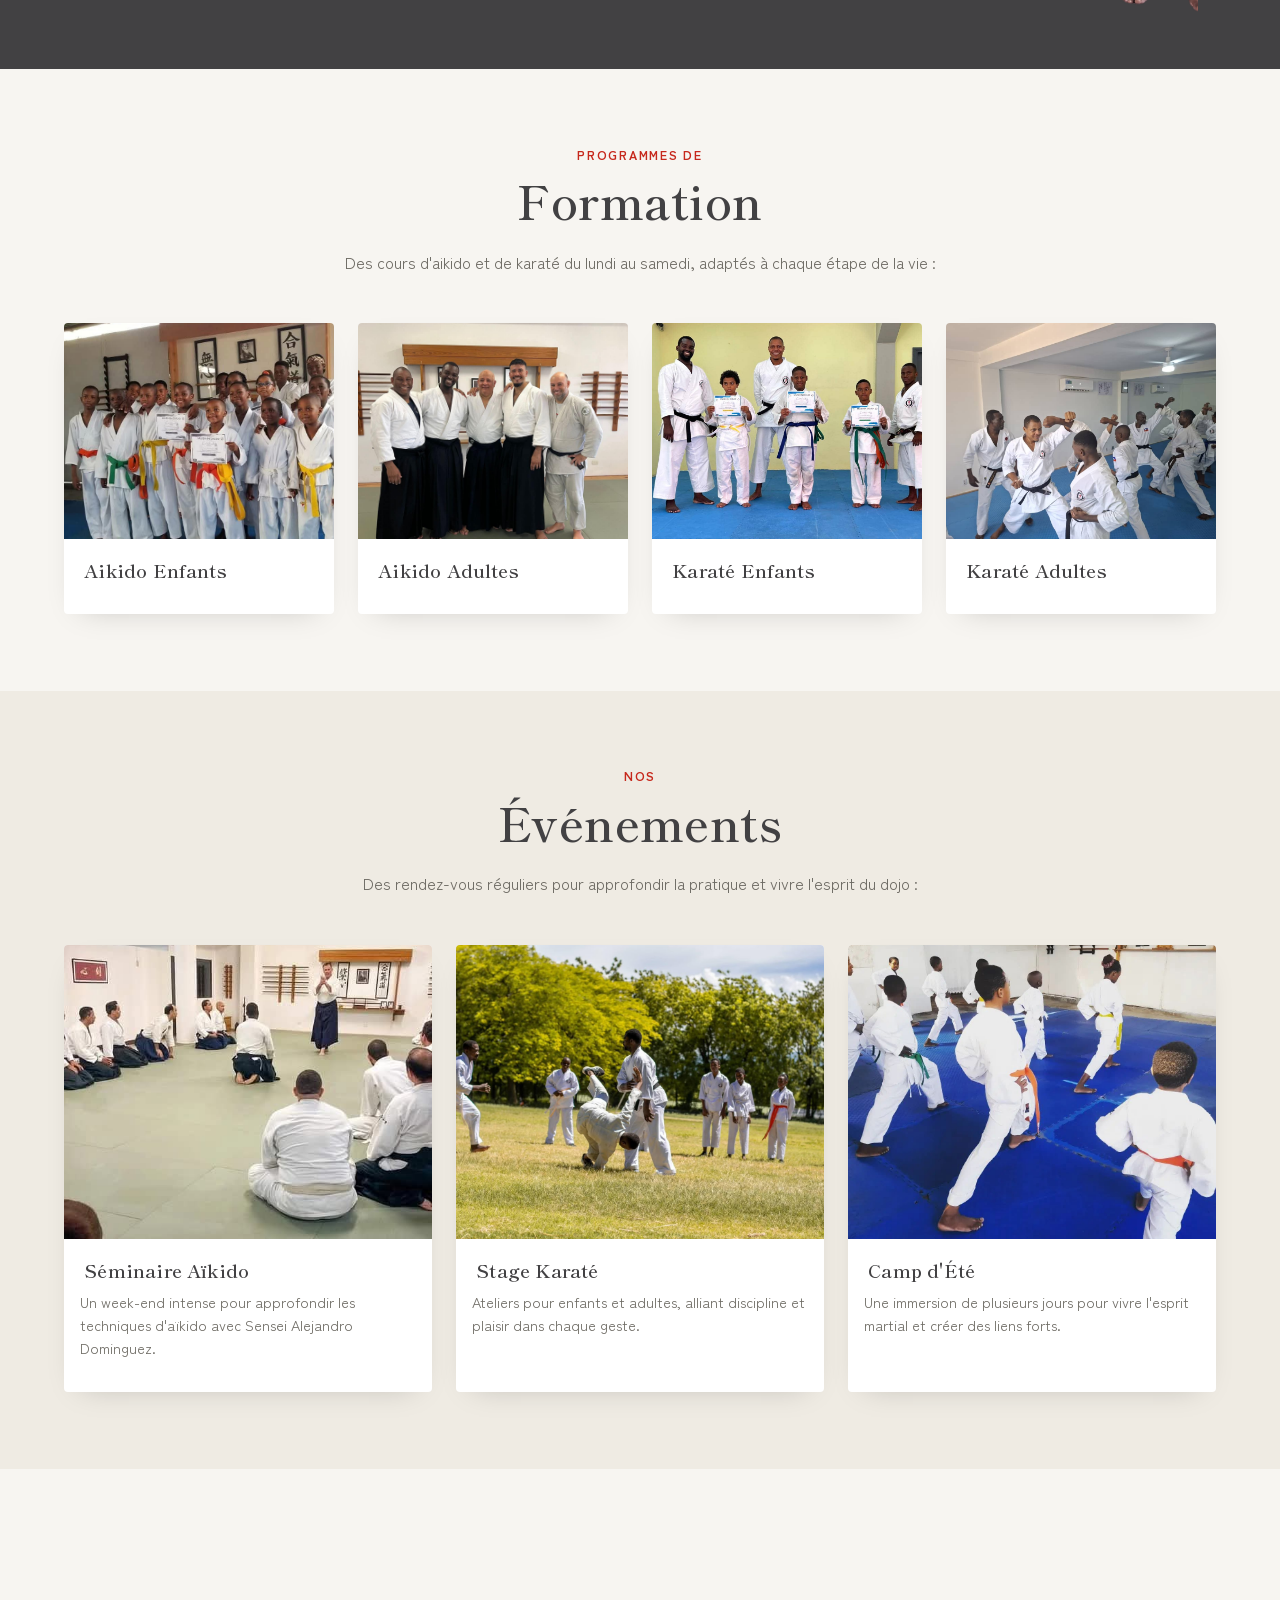
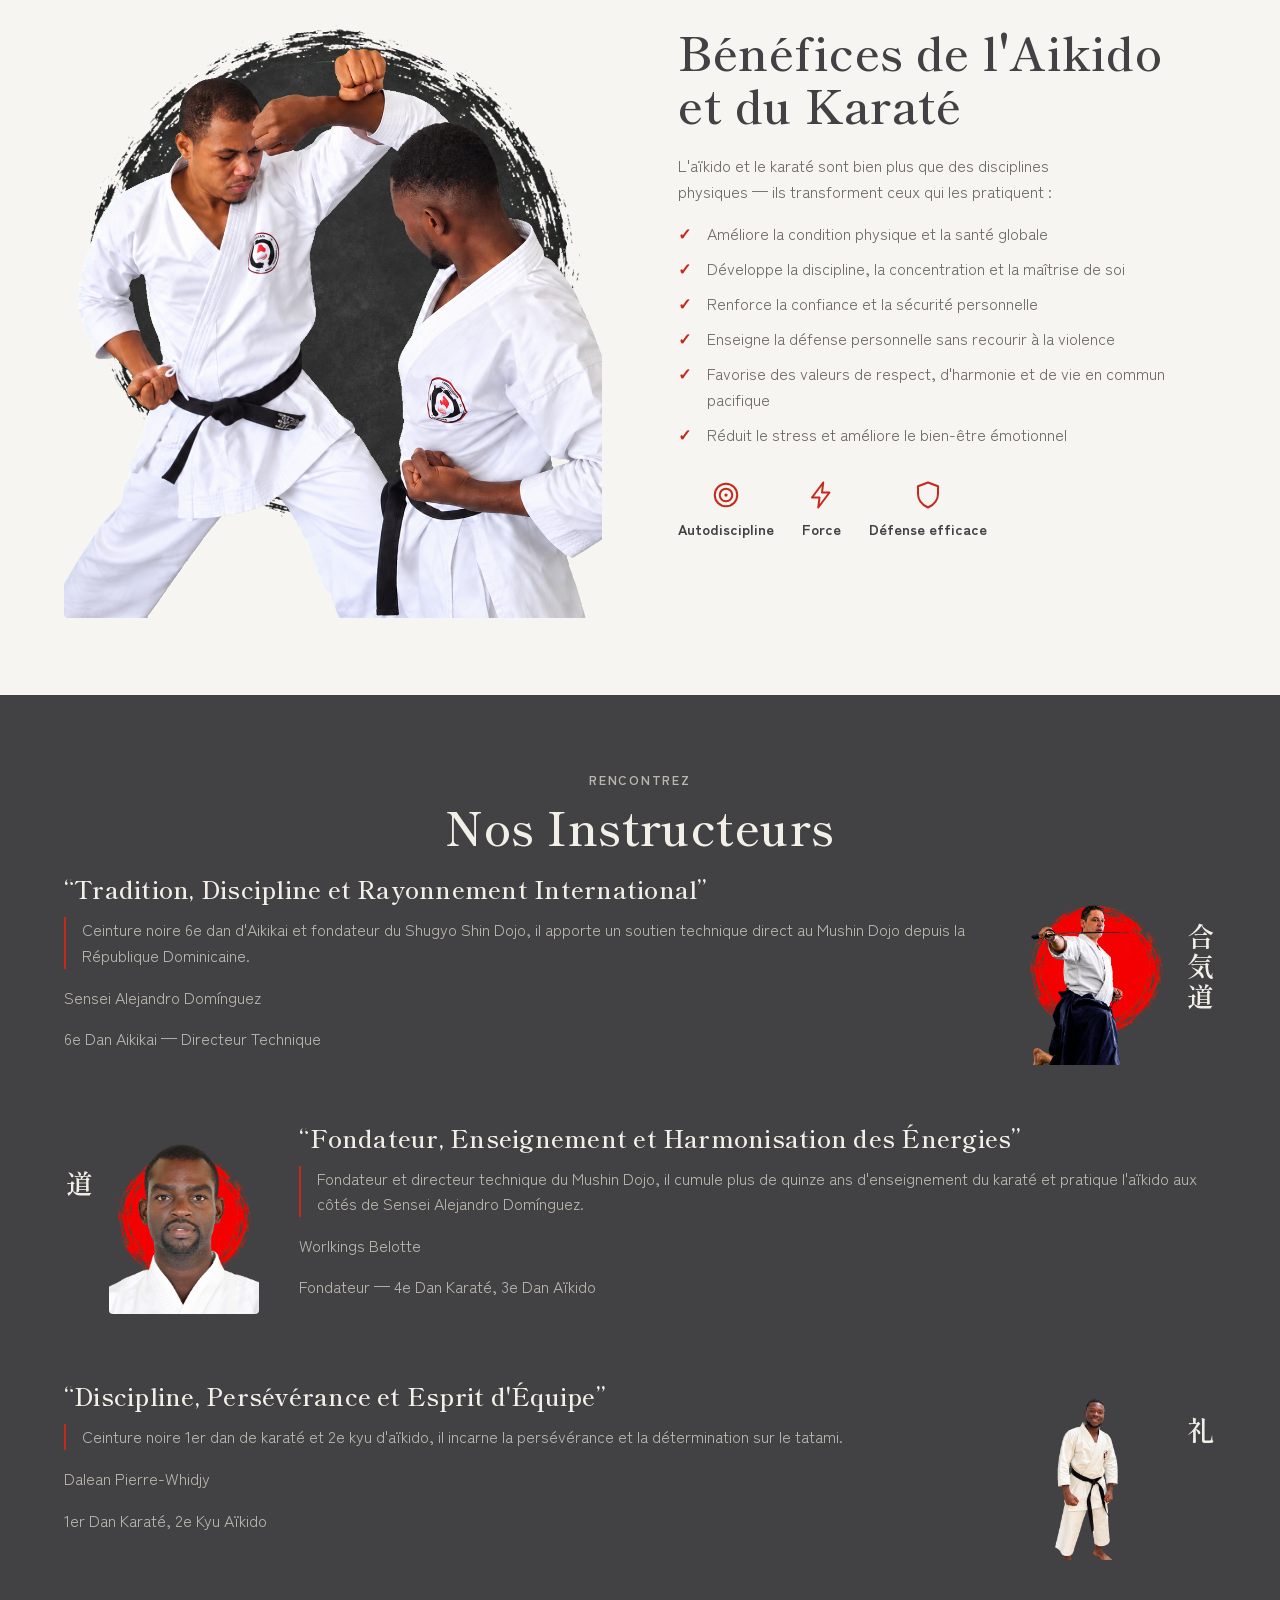
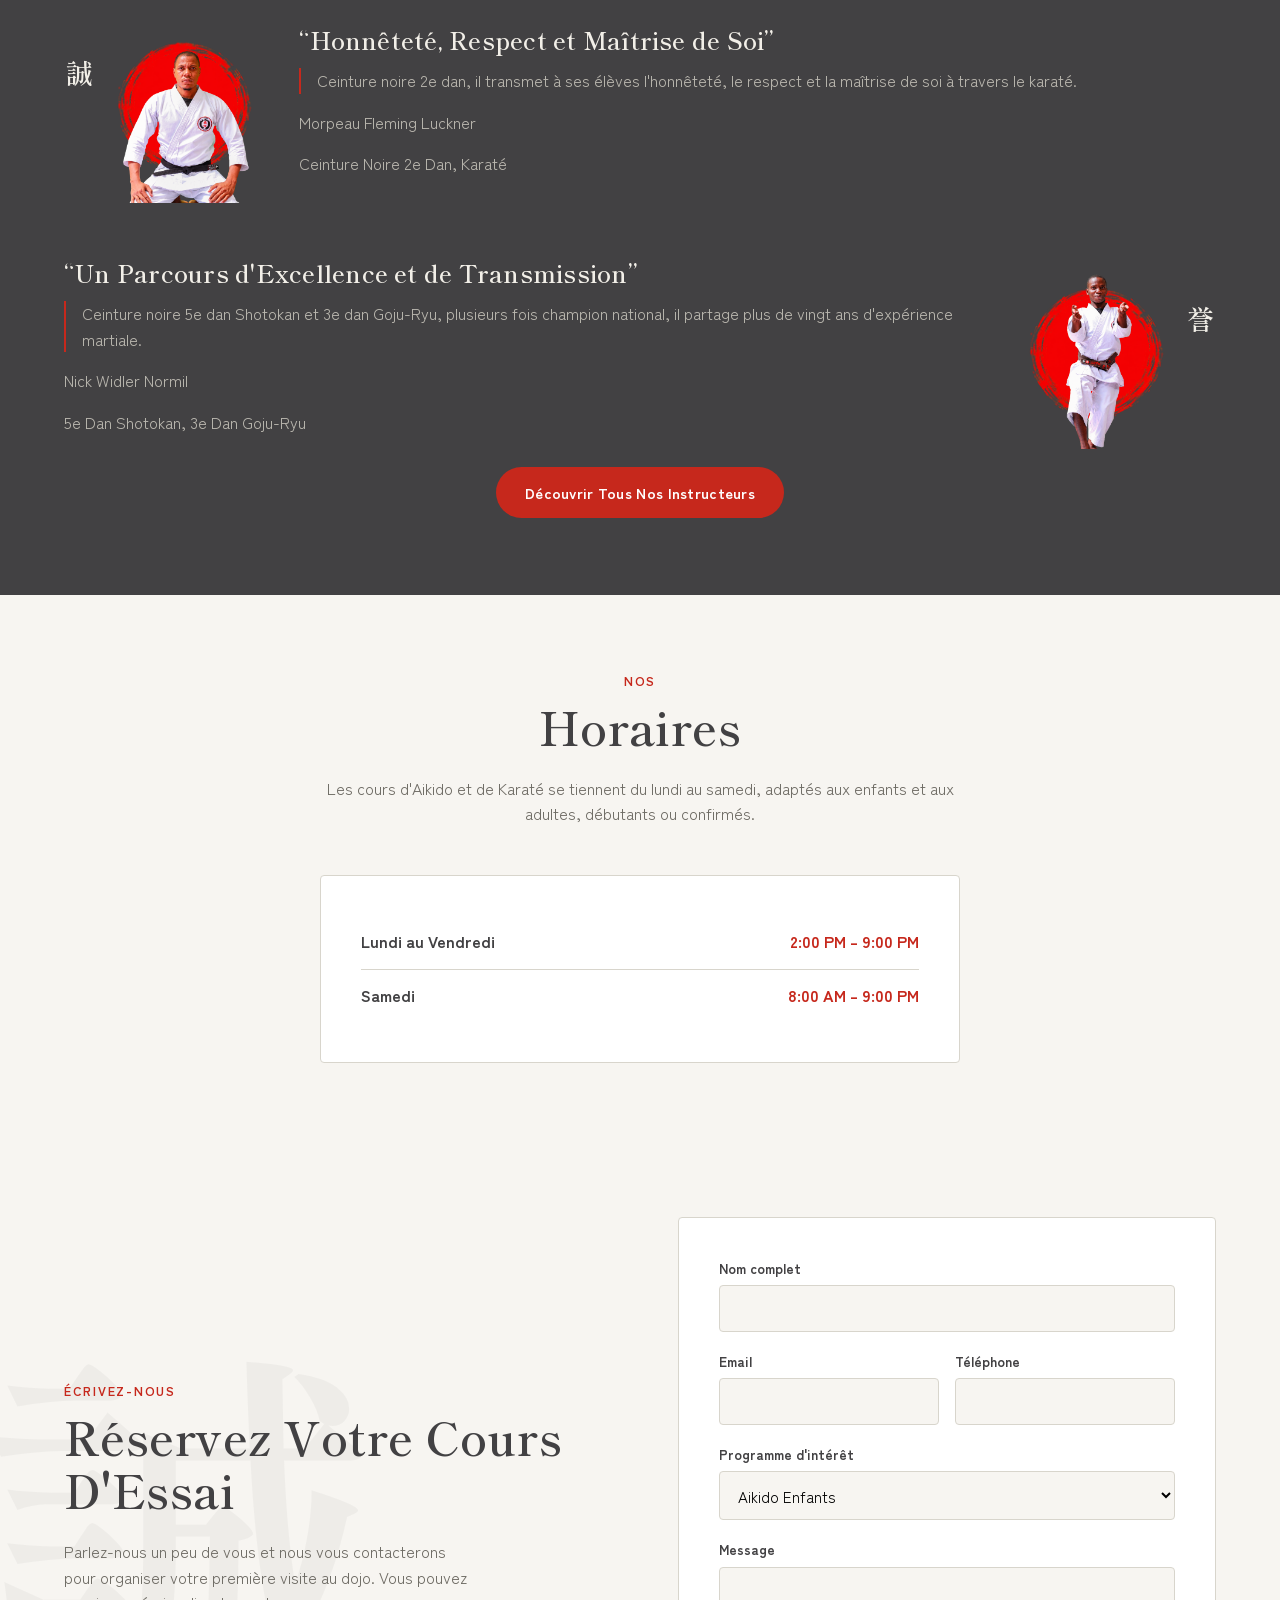
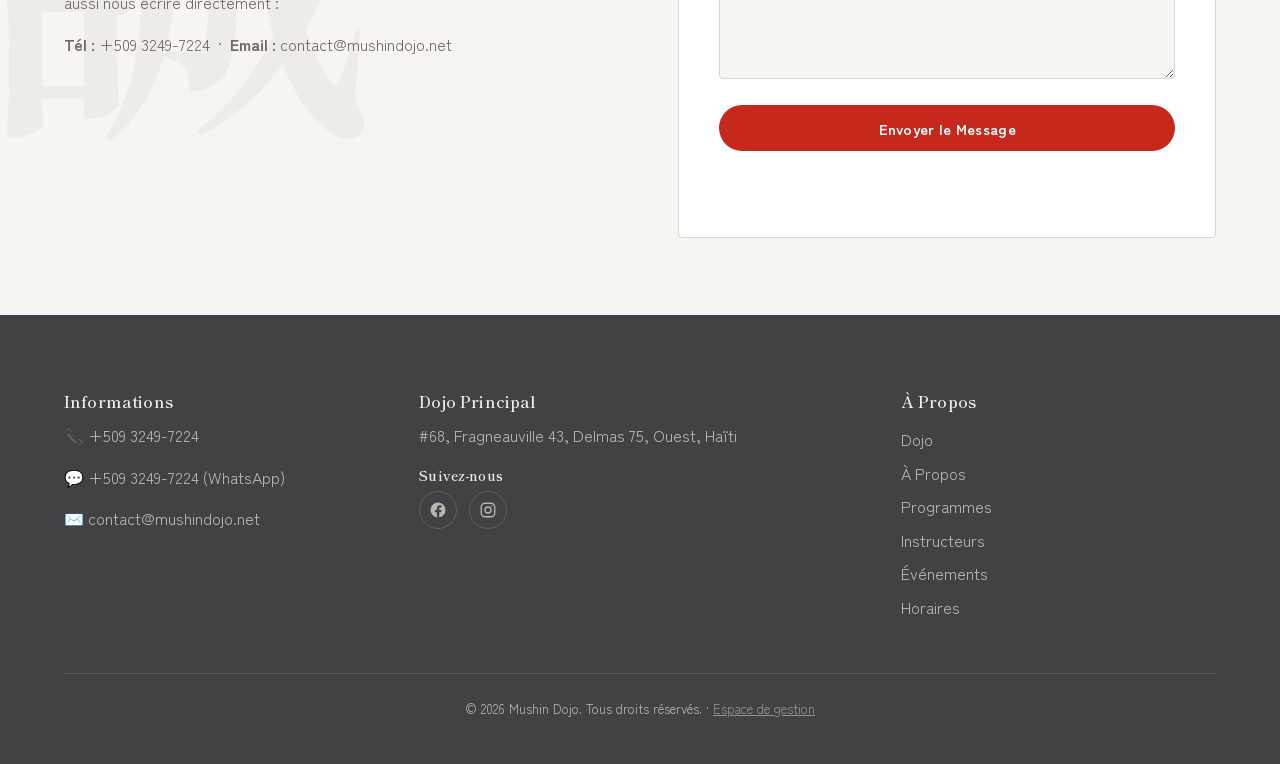
==== commit 94553580: "Nouvelle photo pour la carte Camp d'Ete Co-Authored-By: Claude Sonnet 5.5 <noreply@anthropic.com> Cl" ====
--- a/index.html
+++ b/index.html
@@ -293,7 +293,7 @@
           <p style="padding:0 1.1em 1.3em;color:var(--stone);font-size:.9rem;" data-cms-field="description" data-cms-multiline data-cms-label="Description">Ateliers pour enfants et adultes, alliant discipline et plaisir dans chaque geste.</p>
         </article>
         <article class="program-card stagger-item" data-cms-item>
-          <img class="photo-placeholder" data-cms-field="image" data-cms-label="Photo" src="assets/gallery-real-enfants-exercice.jpg" alt="Camp d'été" loading="lazy">
+          <img class="photo-placeholder" data-cms-field="image" data-cms-label="Photo" src="assets/event-camp-ete.jpg" alt="Enfants à l'entraînement au dojo, camp d'été" loading="lazy">
           <h3 data-cms-field="titre" data-cms-label="Titre">Camp d'Été</h3>
           <p style="padding:0 1.1em 1.3em;color:var(--stone);font-size:.9rem;" data-cms-field="description" data-cms-multiline data-cms-label="Description">Une immersion de plusieurs jours pour vivre l'esprit martial et créer des liens forts.</p>
         </article>
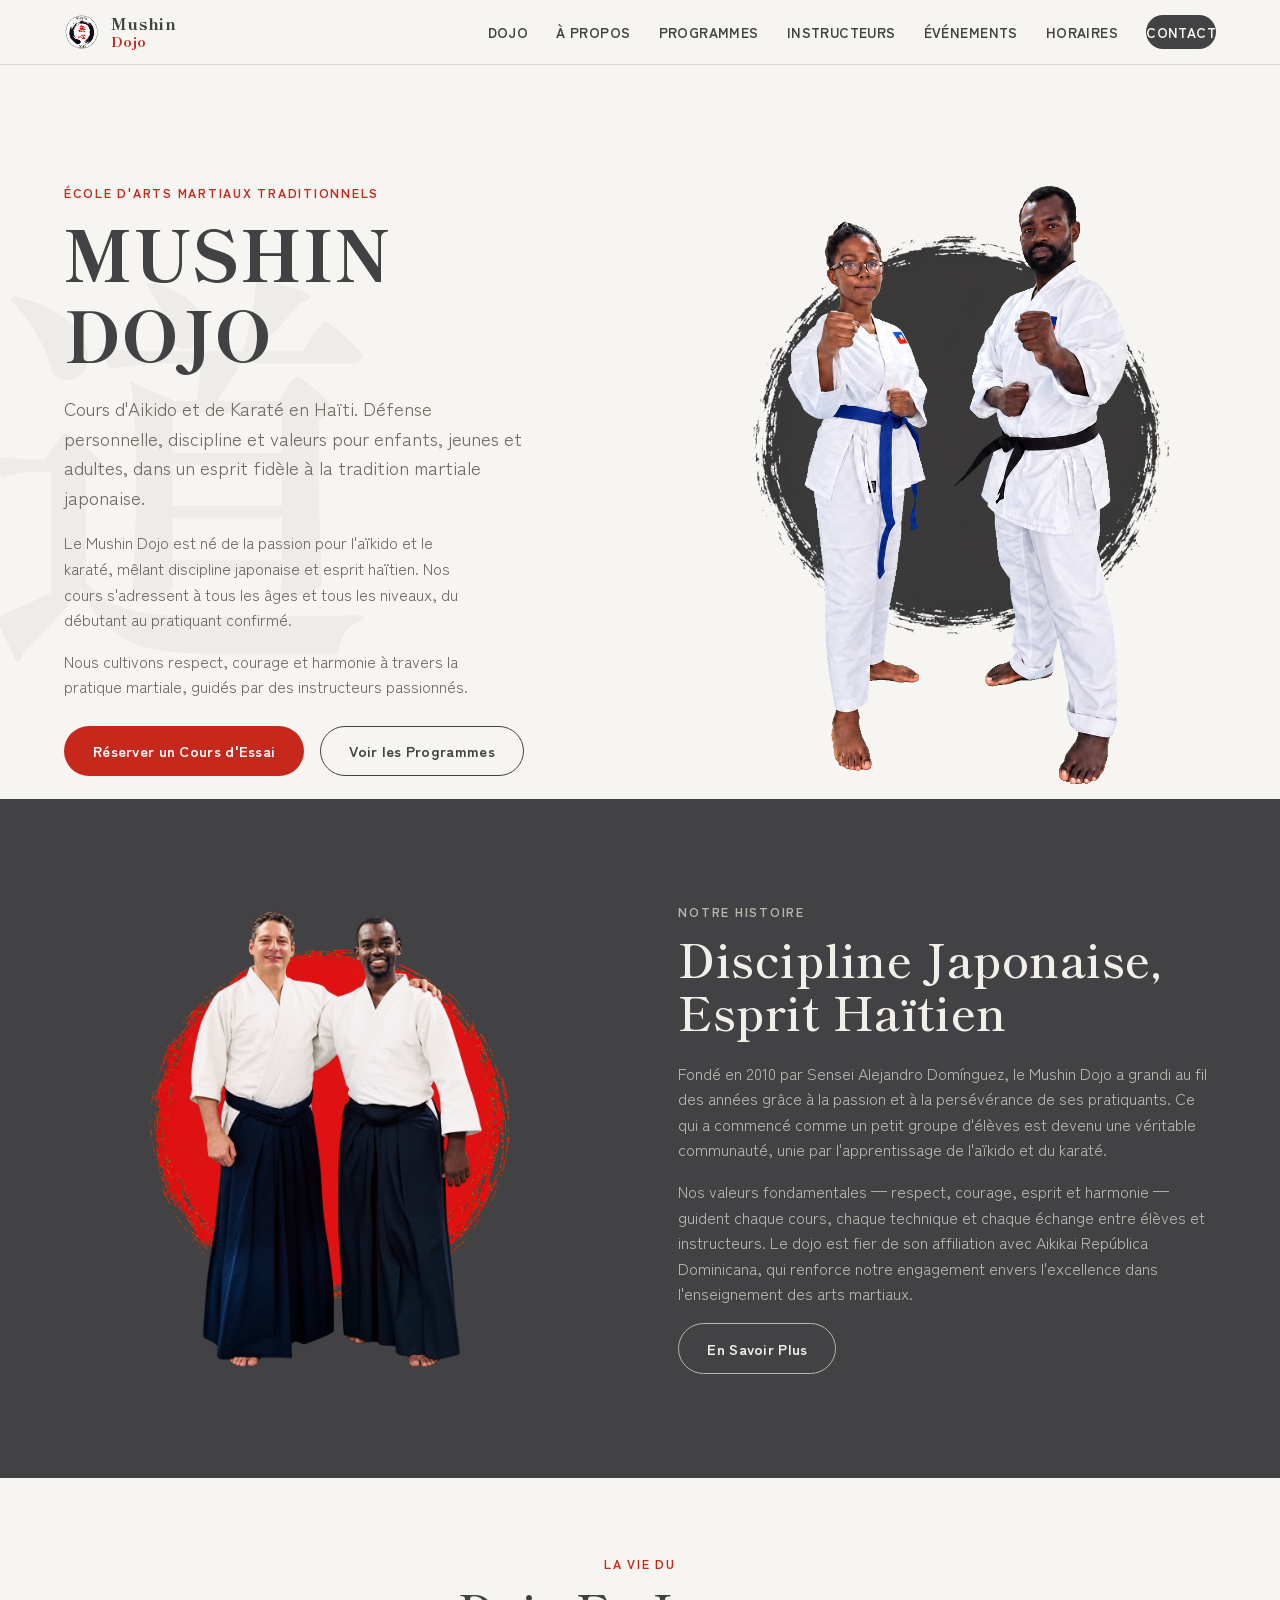
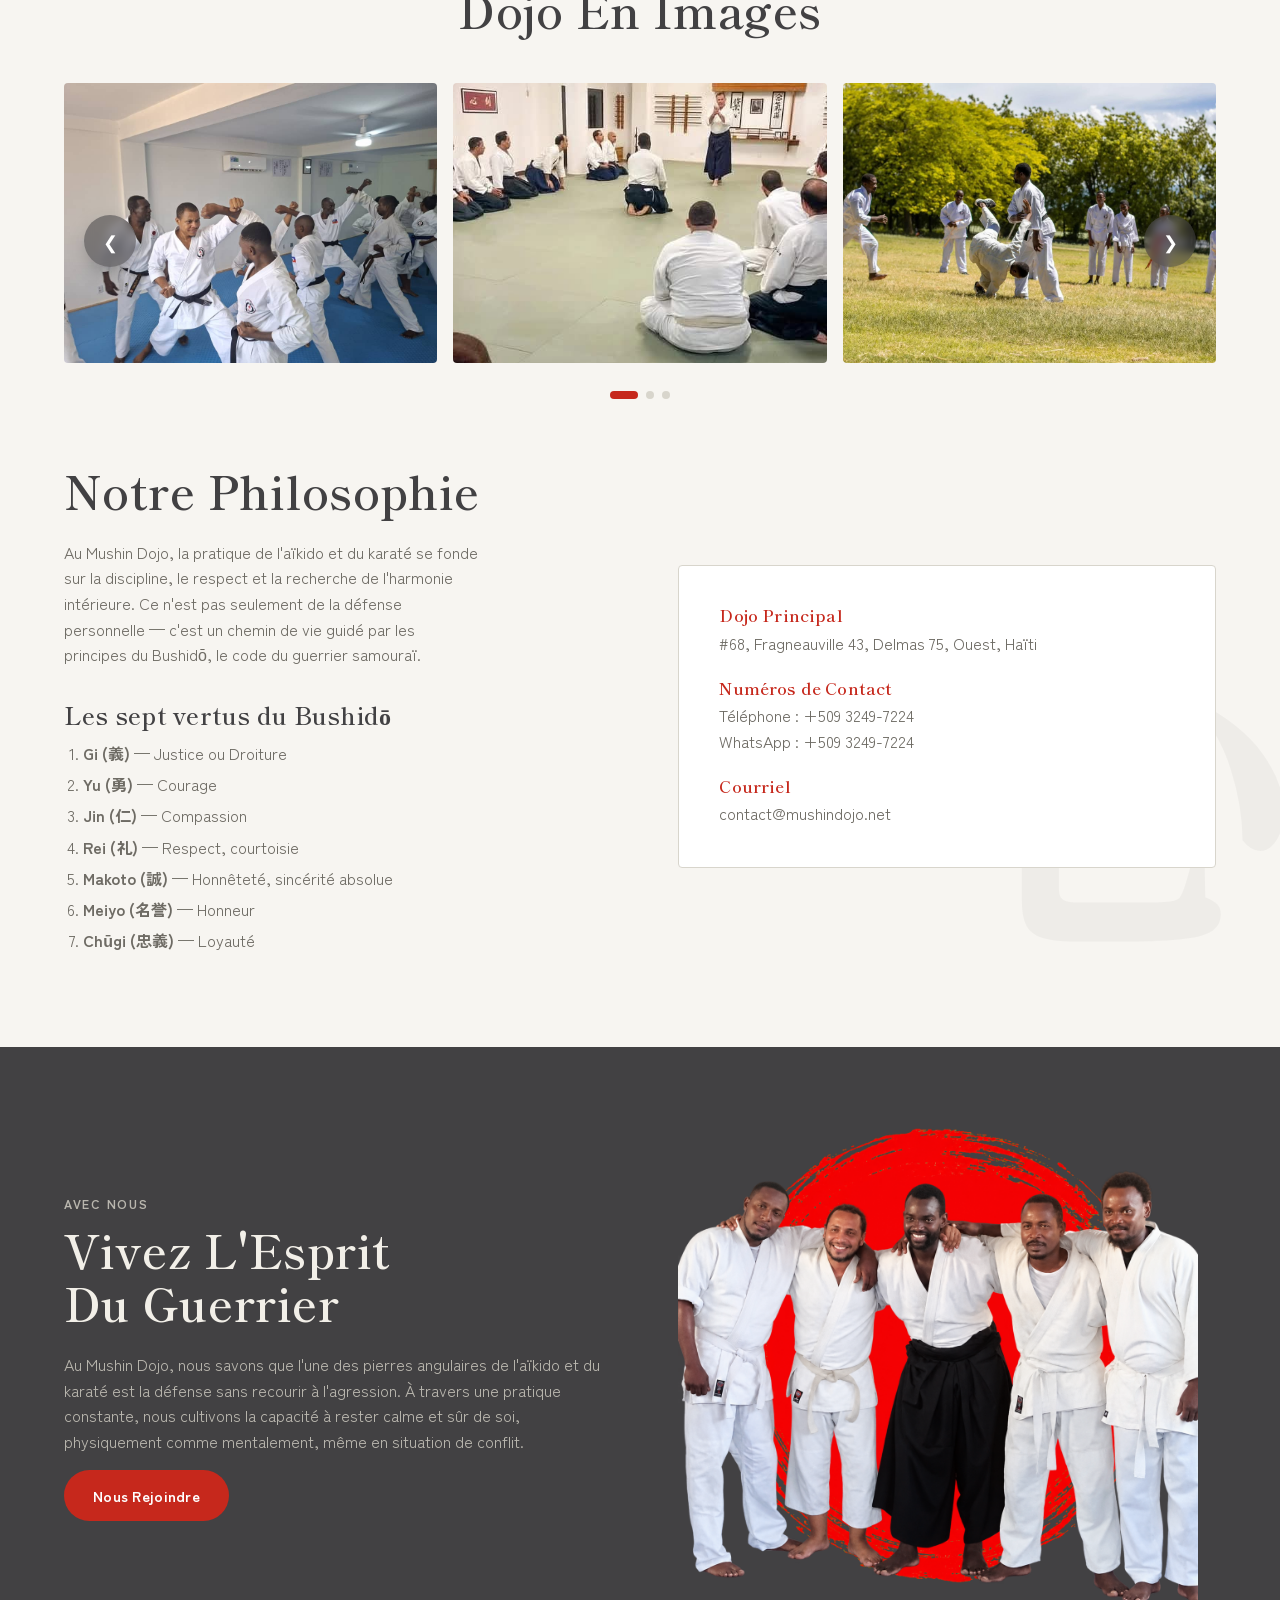
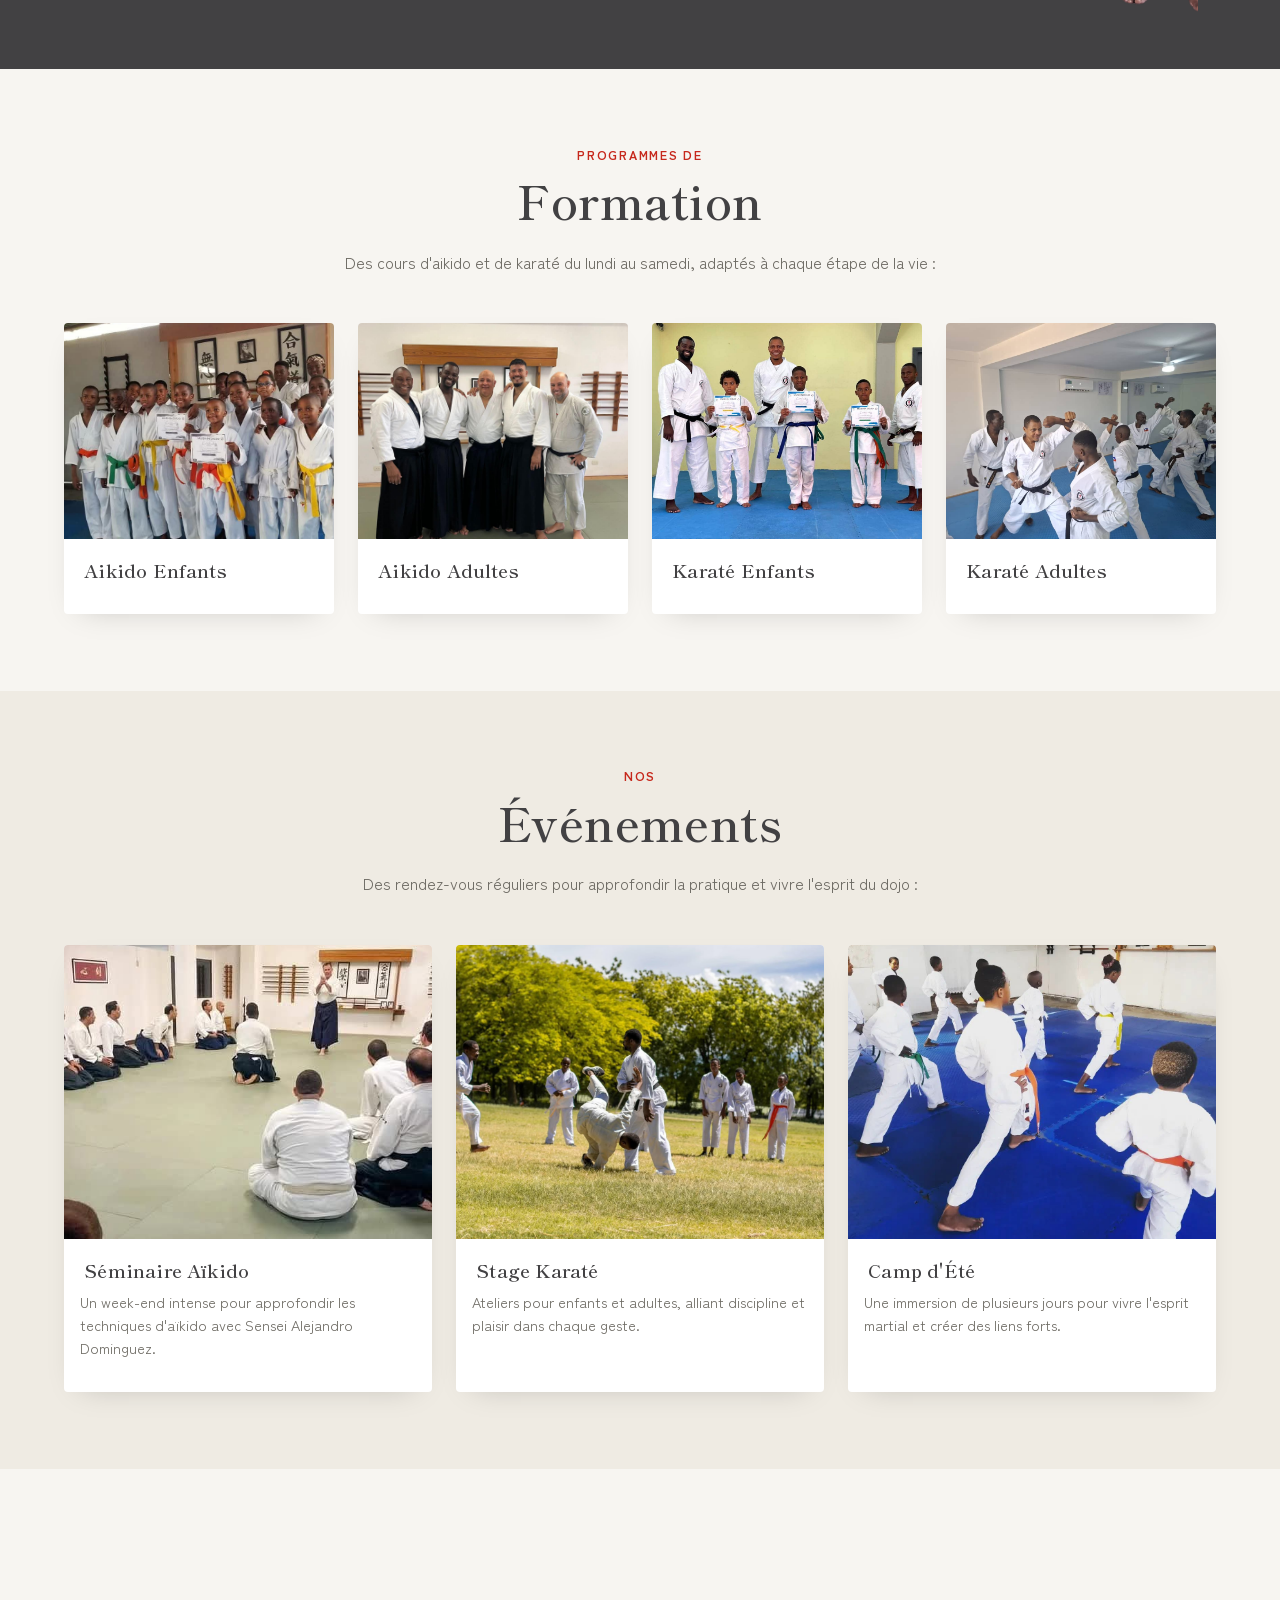
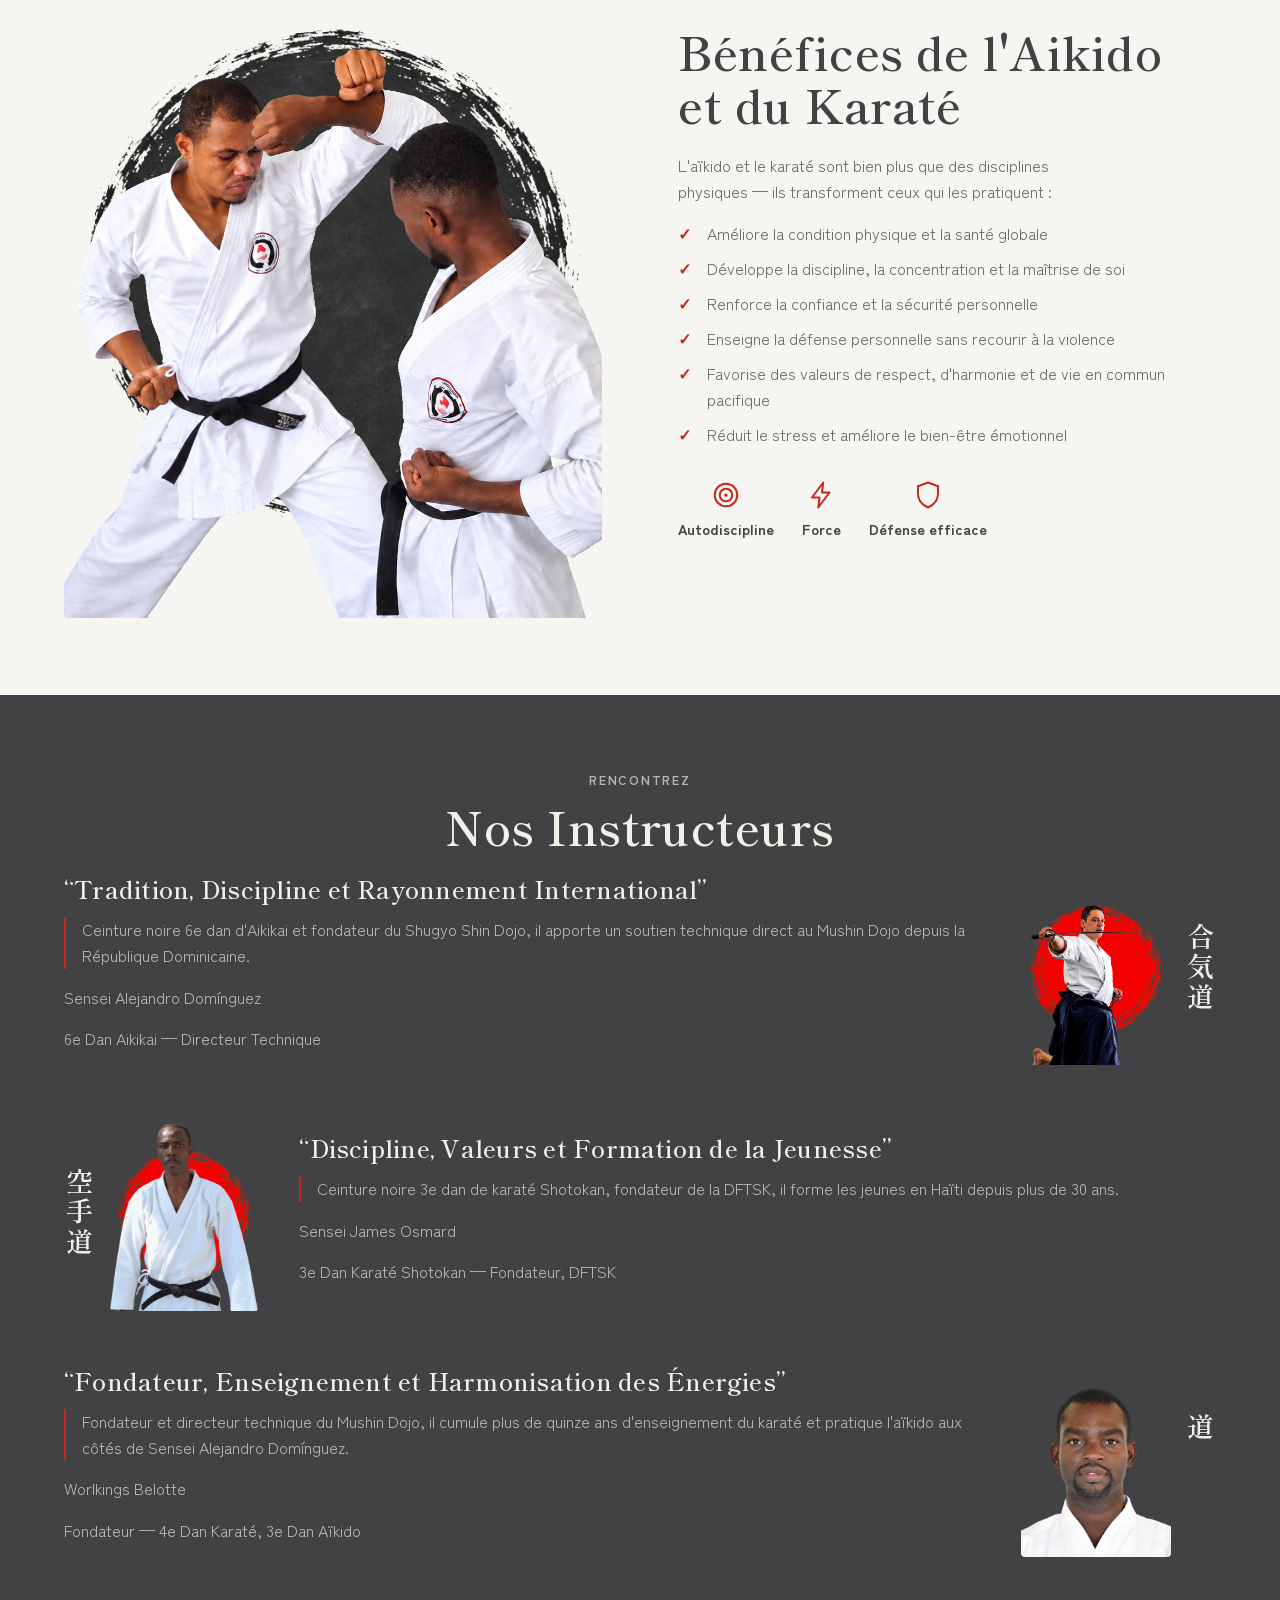
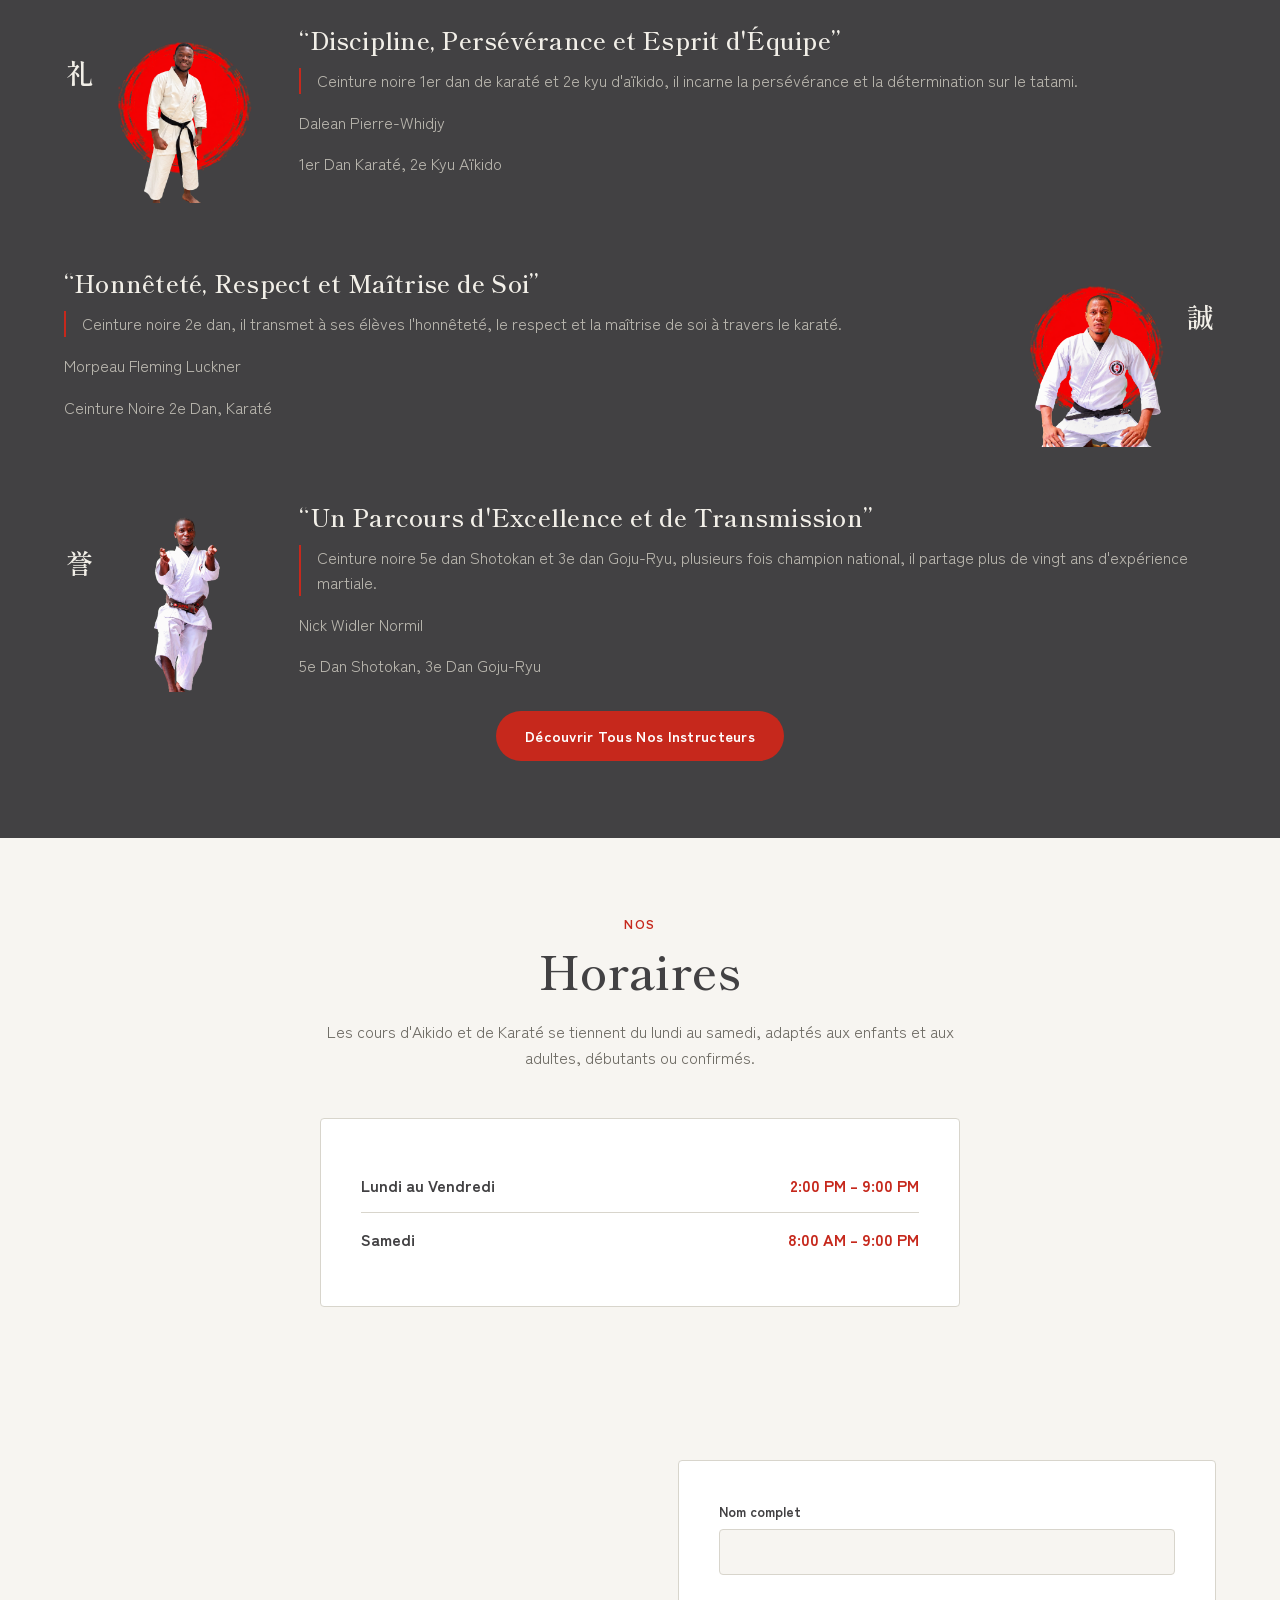
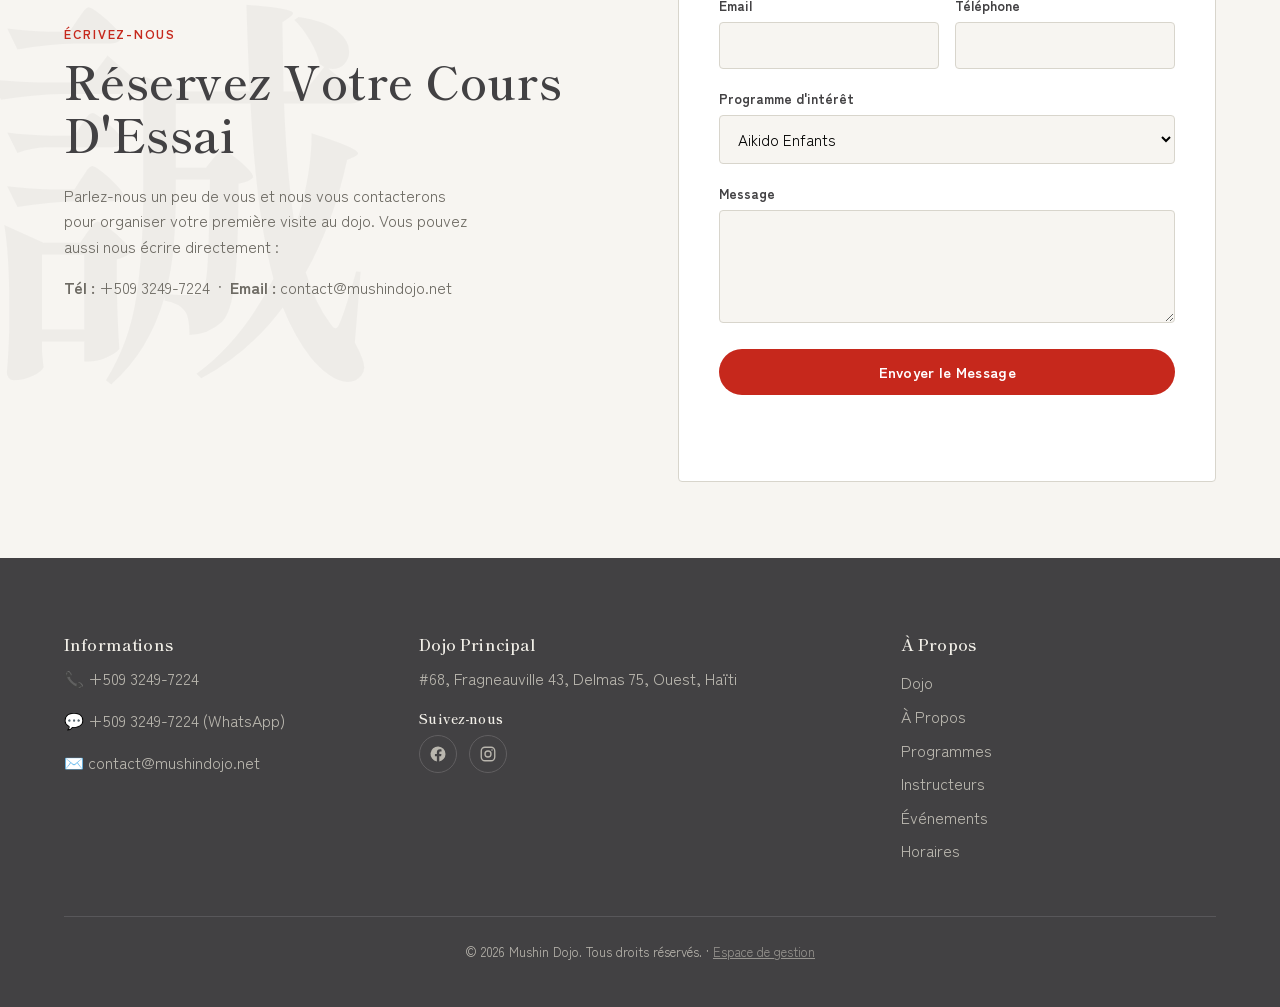
==== commit 8ae9c4da: "Ajouter Sensei James Osmard apres Alejandro Dominguez (accueil et page instructeurs) Co-Authored-By:" ====
--- a/index.html
+++ b/index.html
@@ -367,25 +367,35 @@
           <div class="testimonial-photo">
             <div class="photo-frame histoire-photo-stack" style="width:150px;max-width:150px;flex-shrink:0;">
               <img class="histoire-shape" src="assets/cta-shape.png" alt="" aria-hidden="true" loading="lazy">
-              <img class="photo-placeholder" src="assets/instr-worlkings.png" alt="Worlkings Belotte" loading="lazy">
+              <img class="photo-placeholder" src="assets/instr-osmard.png" alt="Sensei James Osmard" loading="lazy" style="object-position:center 15%;">
             </div>
-            <span class="testimonial-kanji" aria-hidden="true">道</span>
-          </div>
+            <span class="testimonial-kanji" aria-hidden="true">空手道</span>
+          </div>
+          <div class="testimonial-copy">
+            <h3>&ldquo;Discipline, Valeurs et Formation de la Jeunesse&rdquo;</h3>
+            <p>Ceinture noire 3e dan de karaté Shotokan, fondateur de la DFTSK, il forme les jeunes en Haïti depuis plus de 30 ans.</p>
+            <p class="testimonial-name">Sensei James Osmard</p>
+            <p class="testimonial-rank">3e Dan Karaté Shotokan — Fondateur, DFTSK</p>
+          </div>
+        </div>
+
+        <div class="testimonial testimonial-right stagger-item">
           <div class="testimonial-copy">
             <h3>&ldquo;Fondateur, Enseignement et Harmonisation des Énergies&rdquo;</h3>
             <p>Fondateur et directeur technique du Mushin Dojo, il cumule plus de quinze ans d'enseignement du karaté et pratique l'aïkido aux côtés de Sensei Alejandro Domínguez.</p>
             <p class="testimonial-name">Worlkings Belotte</p>
             <p class="testimonial-rank">Fondateur — 4e Dan Karaté, 3e Dan Aïkido</p>
           </div>
-        </div>
-
-        <div class="testimonial testimonial-right stagger-item">
-          <div class="testimonial-copy">
-            <h3>&ldquo;Discipline, Persévérance et Esprit d'Équipe&rdquo;</h3>
-            <p>Ceinture noire 1er dan de karaté et 2e kyu d'aïkido, il incarne la persévérance et la détermination sur le tatami.</p>
-            <p class="testimonial-name">Dalean Pierre-Whidjy</p>
-            <p class="testimonial-rank">1er Dan Karaté, 2e Kyu Aïkido</p>
-          </div>
+          <div class="testimonial-photo">
+            <div class="photo-frame histoire-photo-stack" style="width:150px;max-width:150px;flex-shrink:0;">
+              <img class="histoire-shape" src="assets/cta-shape.png" alt="" aria-hidden="true" loading="lazy">
+              <img class="photo-placeholder" src="assets/instr-worlkings.png" alt="Worlkings Belotte" loading="lazy">
+            </div>
+            <span class="testimonial-kanji" aria-hidden="true">道</span>
+          </div>
+        </div>
+
+        <div class="testimonial testimonial-left stagger-item">
           <div class="testimonial-photo">
             <div class="photo-frame histoire-photo-stack" style="width:150px;max-width:150px;flex-shrink:0;">
               <img class="histoire-shape" src="assets/cta-shape.png" alt="" aria-hidden="true" loading="lazy">
@@ -393,9 +403,21 @@
             </div>
             <span class="testimonial-kanji" aria-hidden="true">礼</span>
           </div>
-        </div>
-
-        <div class="testimonial testimonial-left stagger-item">
+          <div class="testimonial-copy">
+            <h3>&ldquo;Discipline, Persévérance et Esprit d'Équipe&rdquo;</h3>
+            <p>Ceinture noire 1er dan de karaté et 2e kyu d'aïkido, il incarne la persévérance et la détermination sur le tatami.</p>
+            <p class="testimonial-name">Dalean Pierre-Whidjy</p>
+            <p class="testimonial-rank">1er Dan Karaté, 2e Kyu Aïkido</p>
+          </div>
+        </div>
+
+        <div class="testimonial testimonial-right stagger-item">
+          <div class="testimonial-copy">
+            <h3>&ldquo;Honnêteté, Respect et Maîtrise de Soi&rdquo;</h3>
+            <p>Ceinture noire 2e dan, il transmet à ses élèves l'honnêteté, le respect et la maîtrise de soi à travers le karaté.</p>
+            <p class="testimonial-name">Morpeau Fleming Luckner</p>
+            <p class="testimonial-rank">Ceinture Noire 2e Dan, Karaté</p>
+          </div>
           <div class="testimonial-photo">
             <div class="photo-frame histoire-photo-stack" style="width:150px;max-width:150px;flex-shrink:0;">
               <img class="histoire-shape" src="assets/cta-shape.png" alt="" aria-hidden="true" loading="lazy">
@@ -403,27 +425,21 @@
             </div>
             <span class="testimonial-kanji" aria-hidden="true">誠</span>
           </div>
-          <div class="testimonial-copy">
-            <h3>&ldquo;Honnêteté, Respect et Maîtrise de Soi&rdquo;</h3>
-            <p>Ceinture noire 2e dan, il transmet à ses élèves l'honnêteté, le respect et la maîtrise de soi à travers le karaté.</p>
-            <p class="testimonial-name">Morpeau Fleming Luckner</p>
-            <p class="testimonial-rank">Ceinture Noire 2e Dan, Karaté</p>
-          </div>
-        </div>
-
-        <div class="testimonial testimonial-right stagger-item">
-          <div class="testimonial-copy">
-            <h3>&ldquo;Un Parcours d'Excellence et de Transmission&rdquo;</h3>
-            <p>Ceinture noire 5e dan Shotokan et 3e dan Goju-Ryu, plusieurs fois champion national, il partage plus de vingt ans d'expérience martiale.</p>
-            <p class="testimonial-name">Nick Widler Normil</p>
-            <p class="testimonial-rank">5e Dan Shotokan, 3e Dan Goju-Ryu</p>
-          </div>
+        </div>
+
+        <div class="testimonial testimonial-left stagger-item">
           <div class="testimonial-photo">
             <div class="photo-frame histoire-photo-stack" style="width:150px;max-width:150px;flex-shrink:0;">
               <img class="histoire-shape" src="assets/cta-shape.png" alt="" aria-hidden="true" loading="lazy">
               <img class="photo-placeholder" src="assets/instr-nick.png" alt="Nick Widler Normil" loading="lazy" style="object-position:center 15%;">
             </div>
             <span class="testimonial-kanji" aria-hidden="true">誉</span>
+          </div>
+          <div class="testimonial-copy">
+            <h3>&ldquo;Un Parcours d'Excellence et de Transmission&rdquo;</h3>
+            <p>Ceinture noire 5e dan Shotokan et 3e dan Goju-Ryu, plusieurs fois champion national, il partage plus de vingt ans d'expérience martiale.</p>
+            <p class="testimonial-name">Nick Widler Normil</p>
+            <p class="testimonial-rank">5e Dan Shotokan, 3e Dan Goju-Ryu</p>
           </div>
         </div>
       </div>
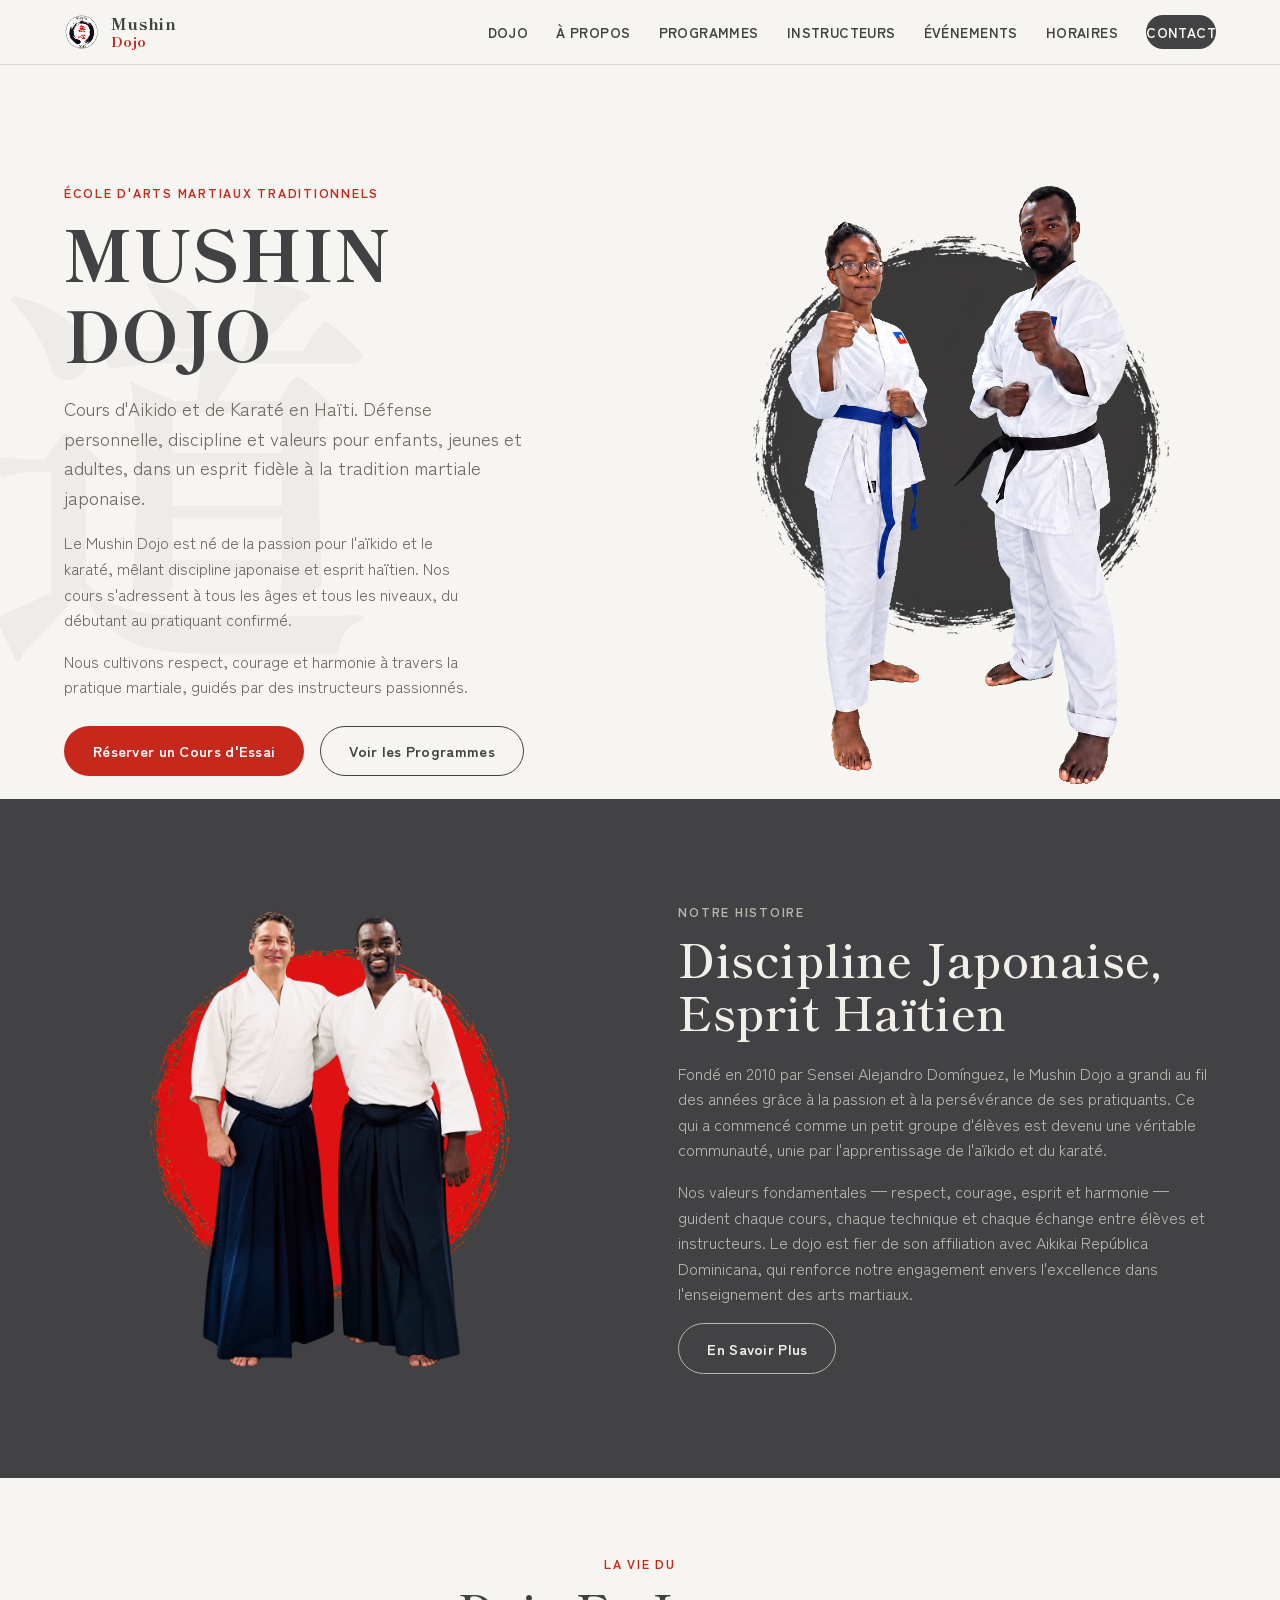
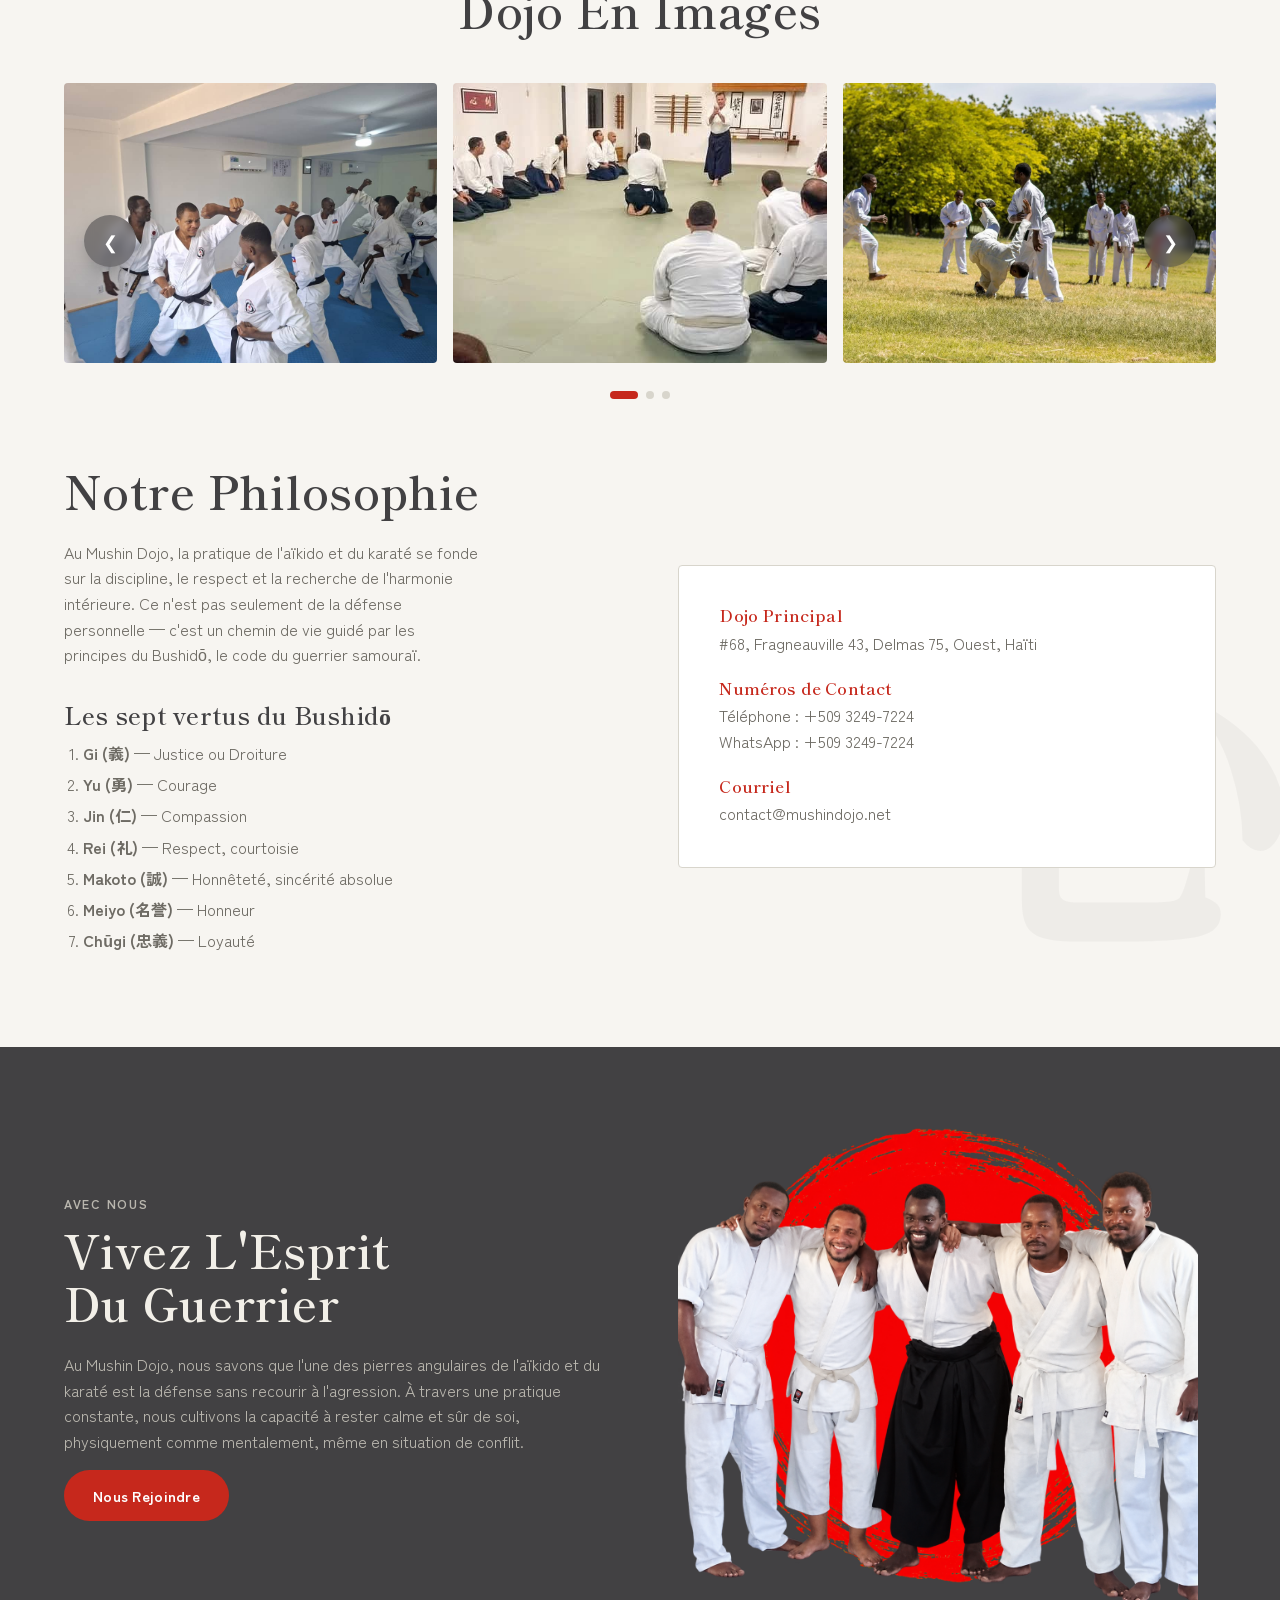
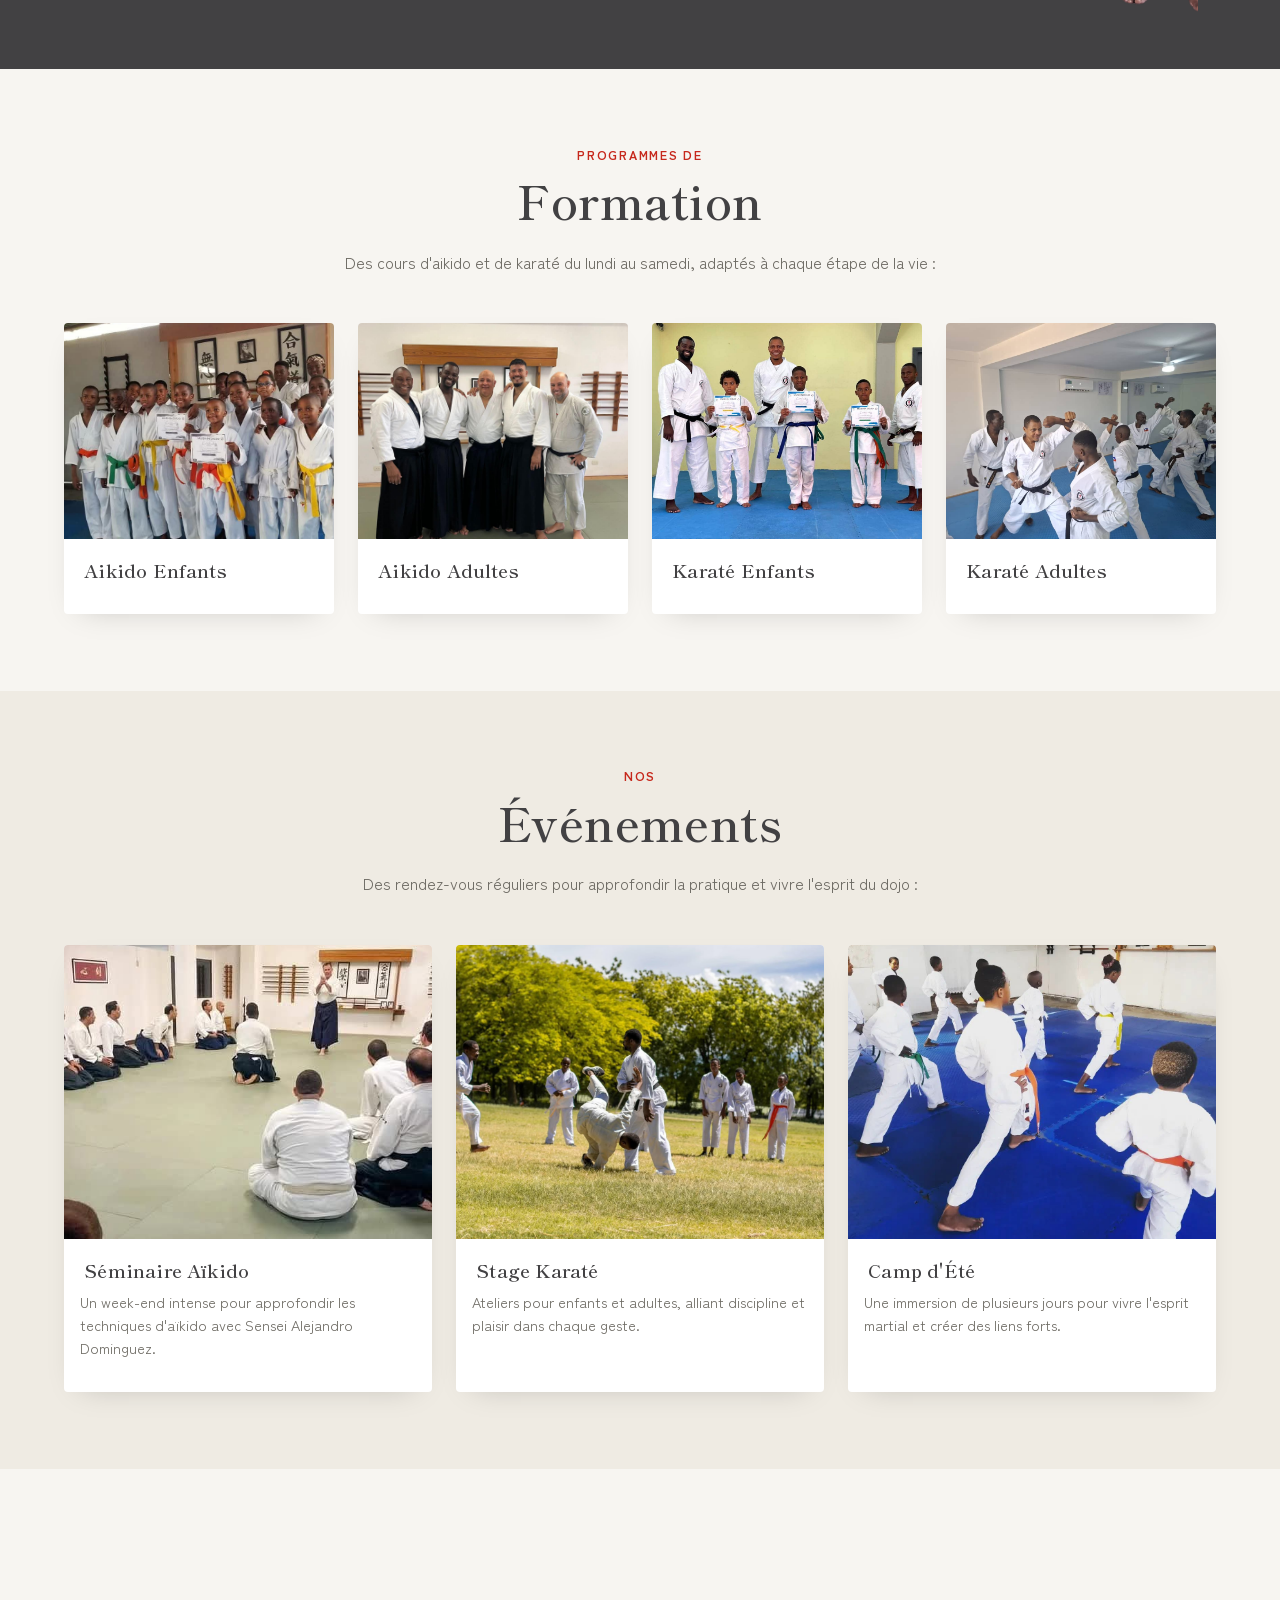
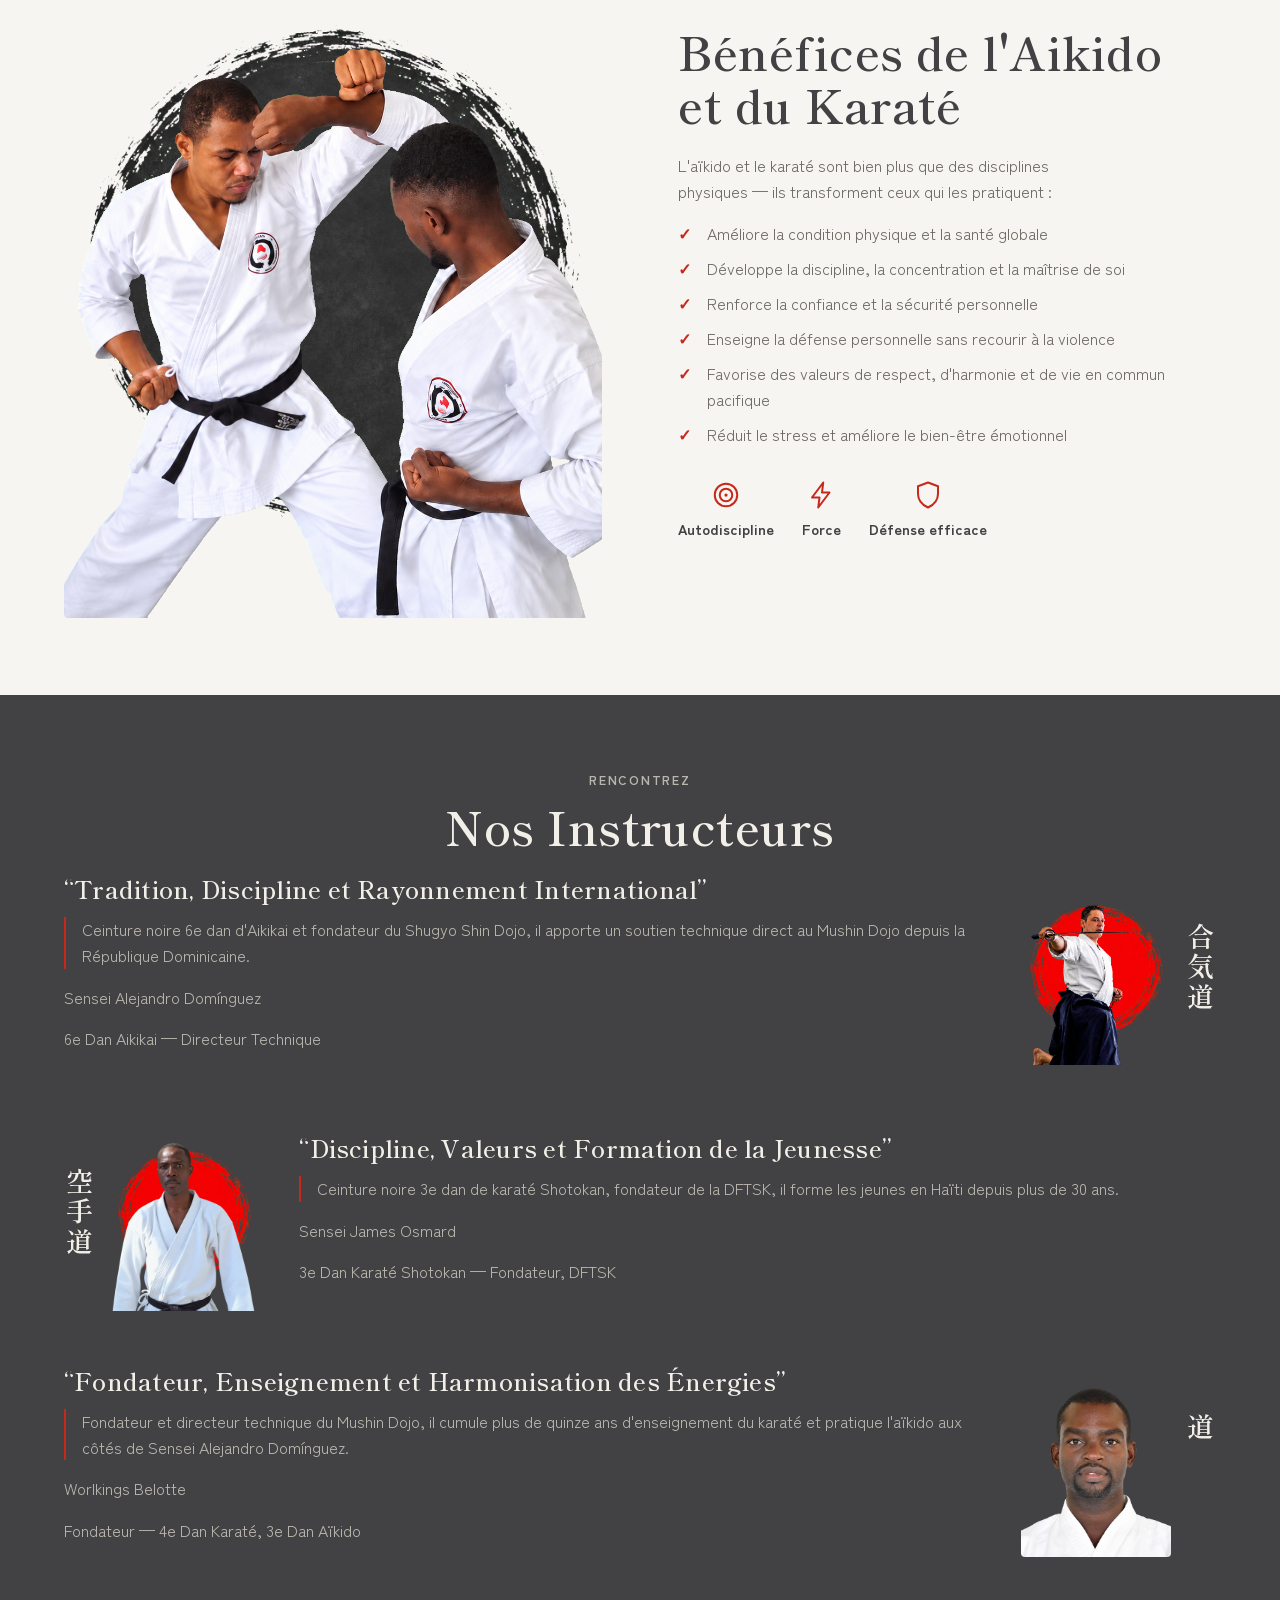
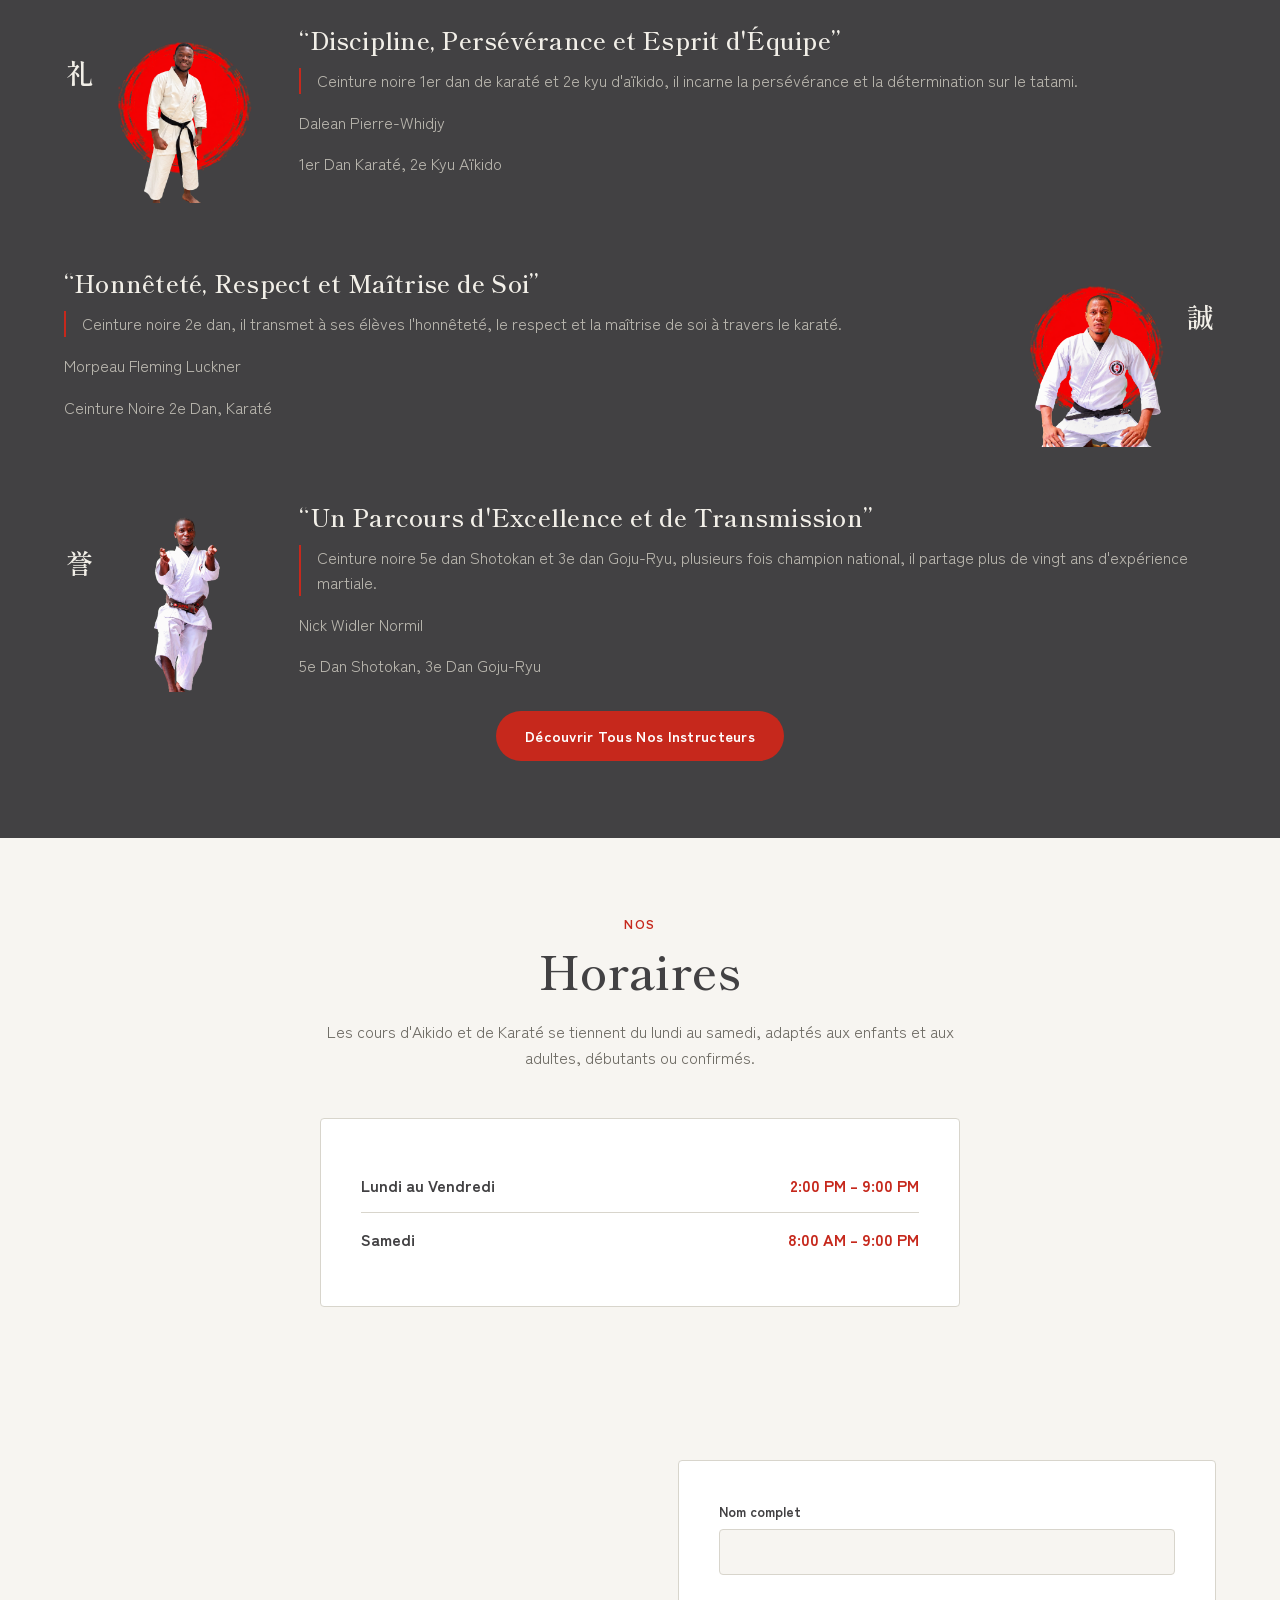
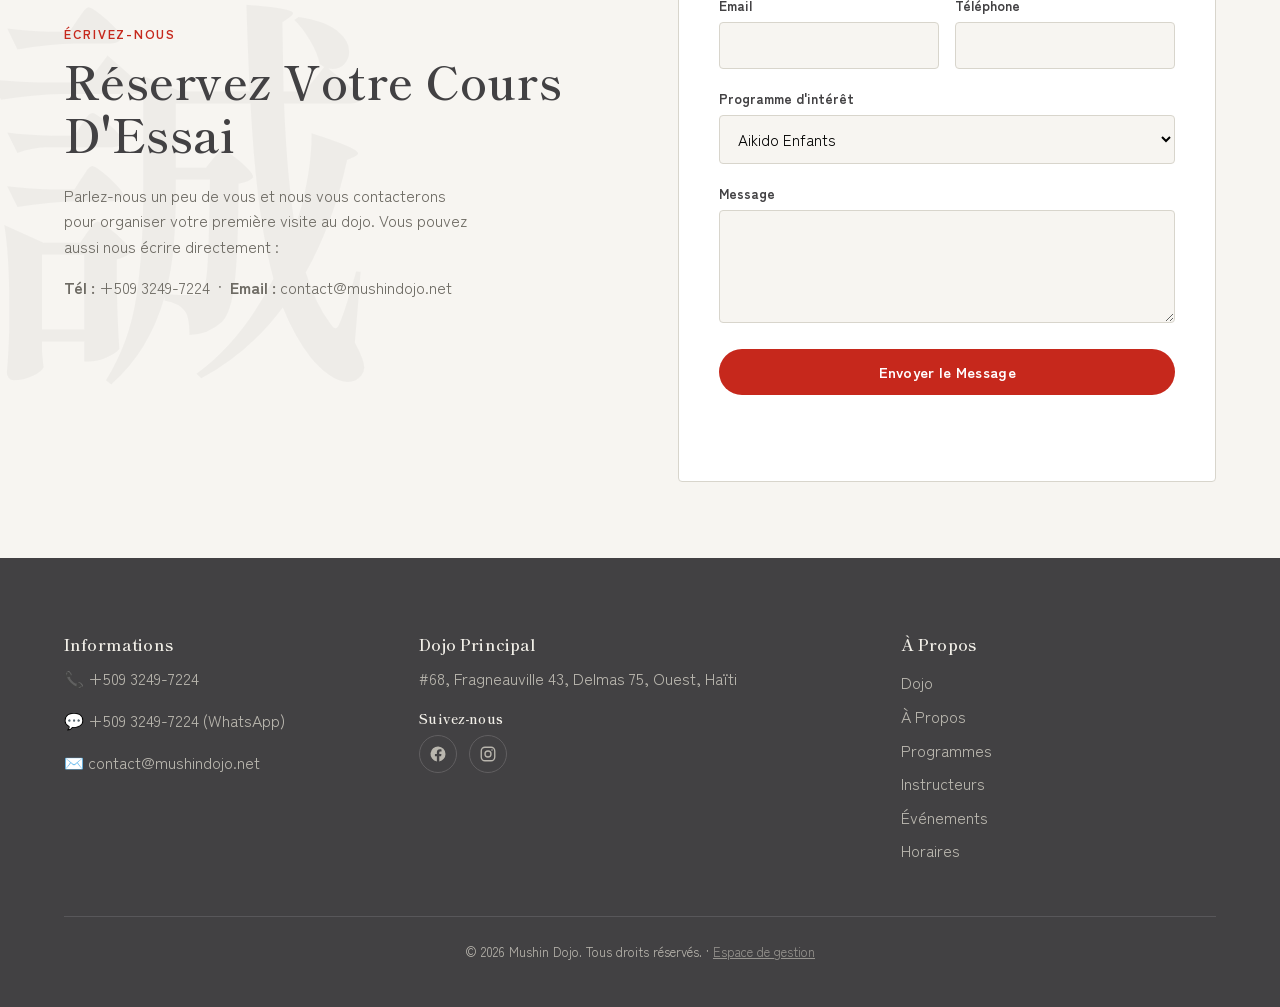
==== commit 0223d79f: "Corriger le cadrage de la tete de Sensei Osmard Co-Authored-By: Claude Sonnet 5.5 <noreply@anthropic" ====
--- a/index.html
+++ b/index.html
@@ -367,7 +367,7 @@
           <div class="testimonial-photo">
             <div class="photo-frame histoire-photo-stack" style="width:150px;max-width:150px;flex-shrink:0;">
               <img class="histoire-shape" src="assets/cta-shape.png" alt="" aria-hidden="true" loading="lazy">
-              <img class="photo-placeholder" src="assets/instr-osmard.png" alt="Sensei James Osmard" loading="lazy" style="object-position:center 15%;">
+              <img class="photo-placeholder" src="assets/instr-osmard.png" alt="Sensei James Osmard" loading="lazy" style="object-position:center top;">
             </div>
             <span class="testimonial-kanji" aria-hidden="true">空手道</span>
           </div>
